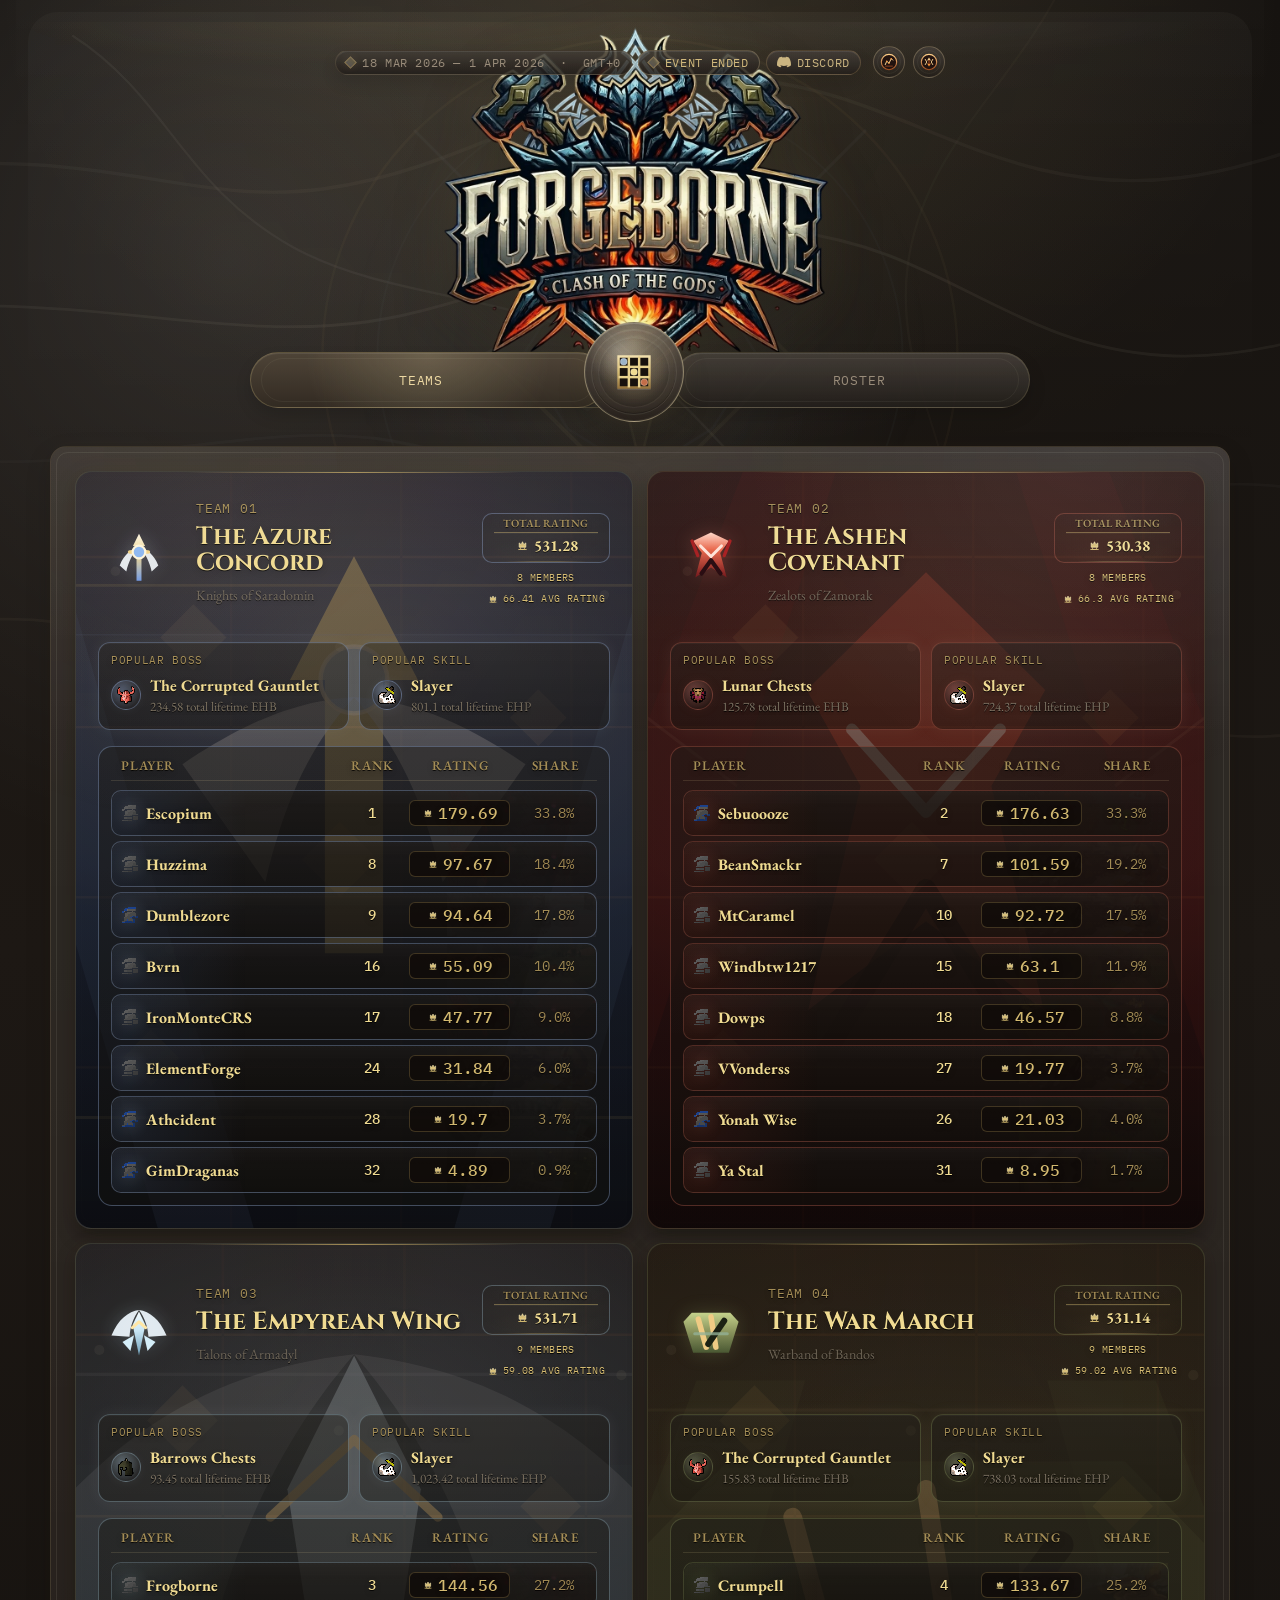
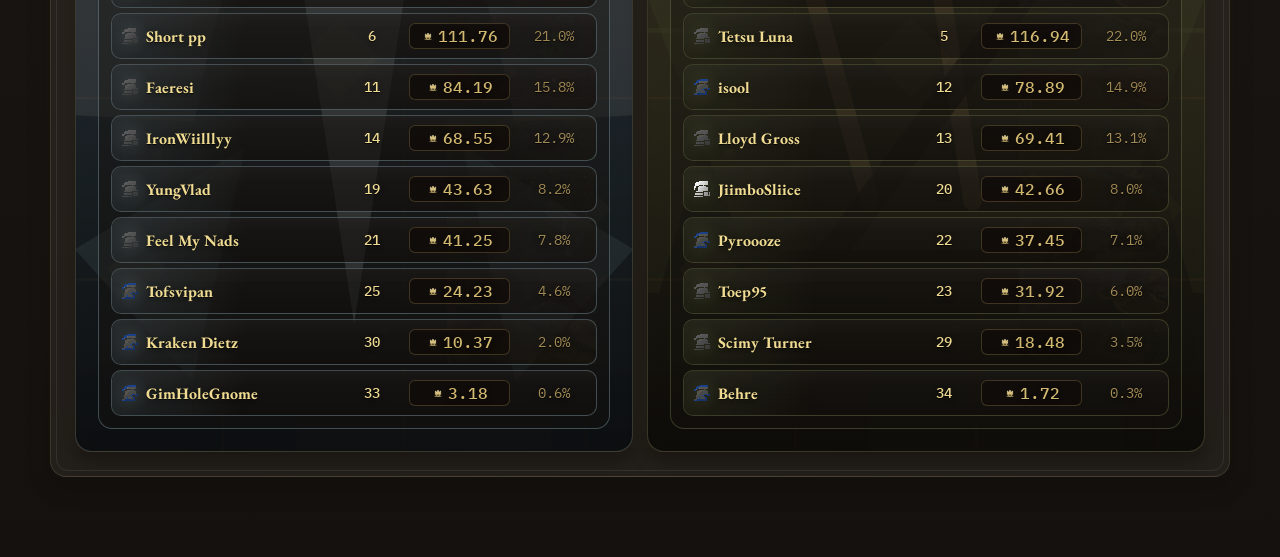
==== public/index.html @ 588d353f "v1.0" ====
<!DOCTYPE html>
<html lang="en">
<head>
  <meta charset="UTF-8">
  <meta name="viewport" content="width=device-width, initial-scale=1.0">
  <title>Forgeborne Bingo</title>
  <link rel="icon" type="image/svg+xml" href="favicon.svg">
  <link rel="preconnect" href="https://fonts.googleapis.com">
  <link rel="preconnect" href="https://fonts.gstatic.com" crossorigin>
  <link href="https://fonts.googleapis.com/css2?family=Cinzel:wght@500;700&family=EB+Garamond:wght@400;500;700&family=IBM+Plex+Mono:wght@400;500&display=swap" rel="stylesheet">
  <link rel="stylesheet" href="styles.css">
</head>
<body>
  <div class="page-shell">
    <header class="hero">
      <div class="hero-main">
        <div class="hero-aside">
          <div class="hero-meta">
            <span class="hero-meta__dates">18 Mar 2026 — 1 Apr 2026 &nbsp;·&nbsp; GMT+0</span>
            <span class="hero-meta__countdown" id="hero-countdown" aria-live="polite" aria-atomic="true"></span>
            <a class="hero-meta__discord" href="https://discord.gg/ja2A5SpB" target="_blank" rel="noopener noreferrer">
              <svg class="discord-icon" viewBox="0 0 24 24" aria-hidden="true" focusable="false">
                <path d="M20.317 4.37a19.791 19.791 0 0 0-4.885-1.515.074.074 0 0 0-.079.037c-.21.375-.444.864-.608 1.25a18.27 18.27 0 0 0-5.487 0 12.64 12.64 0 0 0-.617-1.25.077.077 0 0 0-.079-.037A19.736 19.736 0 0 0 3.677 4.37a.07.07 0 0 0-.032.027C.533 9.046-.32 13.58.099 18.057c.002.022.015.043.031.056a19.9 19.9 0 0 0 5.993 3.03.078.078 0 0 0 .084-.028 14.09 14.09 0 0 0 1.226-1.994.076.076 0 0 0-.041-.106 13.107 13.107 0 0 1-1.872-.892.077.077 0 0 1-.008-.128 10.2 10.2 0 0 0 .372-.292.074.074 0 0 1 .077-.01c3.928 1.793 8.18 1.793 12.062 0a.074.074 0 0 1 .078.01c.12.098.246.198.373.292a.077.077 0 0 1-.006.127 12.299 12.299 0 0 1-1.873.892.077.077 0 0 0-.041.107c.36.698.772 1.362 1.225 1.993a.076.076 0 0 0 .084.028 19.839 19.839 0 0 0 6.002-3.03.077.077 0 0 0 .032-.054c.5-5.177-.838-9.674-3.549-13.66a.061.061 0 0 0-.031-.03z"/>
              </svg>
              Discord
            </a>
          </div>
          <div class="hero-tools" aria-label="Event details and scoring">
            <div class="info-chip">
              <button class="info-chip__button" type="button" aria-label="Overview">
                <img src="assets/icon-overview.svg" alt="" />
                <span class="sr-only">Overview</span>
              </button>
              <div class="info-popover">
                <p class="info-popover__label">Overview</p>
                <div class="info-popover__content info-popover__content--stats" id="stats-grid"></div>
              </div>
            </div>
            <div class="info-chip">
              <button class="info-chip__button" type="button" aria-label="Scoring">
                <img src="assets/icon-weighting.svg" alt="" />
                <span class="sr-only">Scoring</span>
              </button>
              <div class="info-popover">
                <p class="info-popover__label">Scoring</p>
                <div class="info-popover__content info-popover__content--rules">
                  <div class="rule-card rule-card--compact">
                    <h3>Rating Formula</h3>
                    <ul id="base-rules"></ul>
                  </div>
                  <div class="rule-card rule-card--compact">
                    <h3>Rating Notes</h3>
                    <ul id="decay-rules"></ul>
                  </div>
                </div>
              </div>
            </div>
          </div>
        </div>
        <div class="hero-copy">
          <h1 class="sr-only">Forgeborne Bingo</h1>
          <img class="hero-logo" src="assets/logonobg.png" alt="" aria-hidden="true" loading="eager">
        </div>
      </div>
    </header>

    <main>
      <section class="panel tabs-panel panel--nav">
        <div class="tabs-panel__well">
          <div class="tabs tabs--primary" role="tablist" aria-label="Primary views">
            <button class="tab-button is-active" id="tab-teams" type="button" role="tab" aria-selected="true" aria-controls="panel-teams" data-tab="teams">Teams</button>
            <div class="nav-board-wrap" tabindex="0" aria-label="Bingo Board" aria-describedby="board-coming-soon">
              <div class="nav-board-placeholder" aria-hidden="true">
                <span class="nav-board-placeholder__shine" aria-hidden="true"></span>
                <img class="nav-board-placeholder__icon" src="assets/icon-board.svg" alt="" width="30" height="30" loading="lazy">
              </div>
              <span class="nav-board-placeholder__tooltip" id="board-coming-soon" role="tooltip">Coming soon</span>
            </div>
            <button class="tab-button" id="tab-participants" type="button" role="tab" aria-selected="false" aria-controls="panel-participants" data-tab="participants">Roster</button>
          </div>
        </div>
      </section>

      <section class="panel tab-panel panel--section panel--teams is-active" id="panel-teams" role="tabpanel" aria-labelledby="tab-teams" data-panel="teams">
        <div class="teams-grid" id="teams-grid"></div>
      </section>

      <section class="panel tab-panel panel--section panel--roster" id="panel-participants" role="tabpanel" aria-labelledby="tab-participants" data-panel="participants" hidden>
        <div class="participants-list" id="participants-list"></div>
      </section>
    </main>
  </div>

  <template id="team-template">
    <article class="team-card">
      <div class="team-card__art" aria-hidden="true">
        <img class="team-card__art-layer team-card__art-layer--primary" src="" alt="" loading="lazy" hidden>
        <img class="team-card__art-layer team-card__art-layer--secondary" src="" alt="" loading="lazy" hidden>
      </div>
      <div class="team-card__header">
        <div class="team-card__identity">
          <div class="team-card__crest" aria-hidden="true">
            <img class="team-card__crest-icon" src="" alt="" width="38" height="38" loading="lazy">
          </div>
          <div class="team-card__titleblock">
            <p class="team-label"></p>
            <h3 class="team-name"></h3>
            <p class="team-card__flavor"></p>
          </div>
        </div>
        <div class="team-card__meta">
          <div class="team-total">
            <span class="team-total__label">Total Rating</span>
            <strong class="team-total__value"></strong>
          </div>
          <div class="team-card__badges">
            <span class="team-card__badge">
              <span class="team-player-count"></span>
            </span>
            <span class="team-card__badge">
              <span class="team-average-rating"></span>
            </span>
          </div>
        </div>
      </div>

      <div class="team-card__highlights">
        <div class="team-highlight team-highlight--boss">
          <span class="team-highlight__eyebrow">Popular Boss</span>
          <div class="team-highlight__body">
            <span class="team-highlight__icon-wrap" hidden>
              <img class="team-highlight__icon team-highlight__icon--boss" src="" alt="" width="18" height="18" loading="lazy">
            </span>
            <div class="team-highlight__copy">
              <strong class="team-highlight__value team-boss-focus"></strong>
              <span class="team-highlight__meta team-boss-meta"></span>
            </div>
          </div>
        </div>

        <div class="team-highlight team-highlight--skill">
          <span class="team-highlight__eyebrow">Popular Skill</span>
          <div class="team-highlight__body">
            <span class="team-highlight__icon-wrap" hidden>
              <img class="team-highlight__icon team-highlight__icon--skill" src="" alt="" width="18" height="18" loading="lazy">
            </span>
            <div class="team-highlight__copy">
              <strong class="team-highlight__value team-skill-focus"></strong>
              <span class="team-highlight__meta team-skill-meta"></span>
            </div>
          </div>
        </div>
      </div>

      <div class="team-roster">
        <div class="roster-header">
          <span class="roster-col__name">Player</span>
          <span class="roster-col__rank">Rank</span>
          <span class="roster-col__rating">Rating</span>
          <span class="roster-col__share">Share</span>
        </div>
      </div>
    </article>
  </template>

  <template id="player-template">
    <div class="player-row">
        <div class="player-row__name-line">
          <img class="player-type-badge" src="" alt="" width="16" height="16">
          <p class="player-name"></p>
          <div class="participant-badges player-row__badges">
          <span class="participant-favorite-badge participant-favorite-badge--boss" hidden tabindex="0">
            <span class="participant-favorite-badge__icon-wrap">
              <img class="participant-favorite-badge__icon participant-favorite-badge__icon--boss" src="" alt="" loading="lazy">
            </span>
          </span>
          <span class="participant-favorite-badge participant-favorite-badge--skill" hidden tabindex="0">
            <span class="participant-favorite-badge__icon-wrap">
              <img class="participant-favorite-badge__icon participant-favorite-badge__icon--skill" src="" alt="" loading="lazy">
            </span>
          </span>
        </div>
      </div>
      <div class="player-row__footer">
        <span class="player-row__rank"><strong class="metric-overall-rank"></strong></span>
        <span class="player-row__rating metric-total"></span>
        <span class="player-row__share metric-share"></span>
      </div>
    </div>
  </template>

  <template id="participant-template">
    <article class="participant-card">
      <div class="participant-card__art" aria-hidden="true">
      </div>
      <!-- Single header row -->
      <div class="participant-card__top">
        <div class="participant-card__identity">
          <span class="participant-team-signet" aria-hidden="true">
            <img class="participant-team-signet__icon" src="" alt="" width="18" height="18" loading="lazy">
          </span>
          <img class="player-type-badge" src="" alt="" width="16" height="16">
          <h3 class="participant-name"></h3>
          <div class="participant-badges">
            <span class="participant-favorite-badge participant-favorite-badge--boss" hidden tabindex="0">
              <span class="participant-favorite-badge__icon-wrap">
                <img class="participant-favorite-badge__icon participant-favorite-badge__icon--boss" src="" alt="" loading="lazy">
              </span>
            </span>
            <span class="participant-favorite-badge participant-favorite-badge--skill" hidden tabindex="0">
              <span class="participant-favorite-badge__icon-wrap">
                <img class="participant-favorite-badge__icon participant-favorite-badge__icon--skill" src="" alt="" loading="lazy">
              </span>
            </span>
          </div>
        </div>

        <div class="participant-card__summary">
          <div class="participant-card__scores">
            <div class="participant-card__metric participant-card__metric--ehb">
              <button class="score-toggle score-toggle--ehb" type="button" aria-expanded="false" data-controls="ehb">
                <span class="score-toggle__label">
                  <img class="metric-icon" src="assets/wom/metrics/combat.png" alt="" width="13" height="13" loading="lazy" aria-hidden="true">
                  <span>Combat</span>
                </span>
                <span class="participant-ehb-score"></span>
              </button>
              <div class="participant-inline-formula participant-inline-formula--ehb">
                <div class="participant-inline-formula__segment participant-inline-formula__segment--foundation">
                  <span class="participant-inline-formula__label">Lifetime Bonus</span>
                  <div class="participant-inline-formula__value-group">
                    <span class="participant-ehb"></span>
                    <span class="score-row__rank participant-ehb-rank"></span>
                    <span class="participant-inline-formula__op participant-inline-formula__op--inline" aria-hidden="true">/</span>
                    <strong class="participant-ehb-bonus"></strong>
                  </div>
                </div>
                <span class="participant-inline-formula__op" aria-hidden="true">+</span>
                <div class="participant-inline-formula__segment participant-inline-formula__segment--recent">
                  <span class="participant-inline-formula__label">Recent</span>
                  <span class="participant-inline-formula__value participant-ehb-gained"></span>
                </div>
                <span class="participant-inline-formula__op participant-inline-formula__op--eq" aria-hidden="true">=</span>
              </div>
            </div>

            <span class="participant-card__op" aria-hidden="true">+</span>

            <div class="participant-card__metric participant-card__metric--ehp">
              <button class="score-toggle score-toggle--ehp" type="button" aria-expanded="false" data-controls="ehp">
                <span class="score-toggle__label">
                  <img class="metric-icon" src="assets/wom/metrics/overall.png" alt="" width="13" height="13" loading="lazy" aria-hidden="true">
                  <span>Skilling</span>
                </span>
                <span class="participant-ehp-score"></span>
              </button>
              <div class="participant-inline-formula participant-inline-formula--ehp">
                <div class="participant-inline-formula__segment participant-inline-formula__segment--foundation">
                  <span class="participant-inline-formula__label">Lifetime Bonus / 3</span>
                  <div class="participant-inline-formula__value-group">
                    <span class="participant-ehp"></span>
                    <span class="score-row__rank participant-ehp-rank"></span>
                    <span class="participant-inline-formula__op participant-inline-formula__op--inline" aria-hidden="true">/</span>
                    <strong class="participant-ehp-bonus"></strong>
                  </div>
                </div>
                <span class="participant-inline-formula__op" aria-hidden="true">+</span>
                <div class="participant-inline-formula__segment participant-inline-formula__segment--recent">
                  <span class="participant-inline-formula__label">Recent</span>
                  <span class="participant-inline-formula__value participant-ehp-gained"></span>
                </div>
                <span class="participant-inline-formula__op participant-inline-formula__op--eq" aria-hidden="true">=</span>
              </div>
            </div>

            <span class="participant-card__op participant-card__op--eq" aria-hidden="true">=</span>
          </div>

          <div class="participant-card__totals">
            <div class="participant-total"></div>
            <span class="participant-rank-badge"><span class="participant-rank-badge__prefix">#</span><strong class="participant-overall-rank"></strong></span>
          </div>
        </div>
      </div>

      <!-- Score breakdowns — toggled by JS -->
      <div class="participant-card__body">

        <div class="score-breakdown score-breakdown--ehb" data-breakdown="ehb" hidden>
          <div class="breakdown-header">
            <span class="breakdown-header__icon" aria-hidden="true">
               <img class="metric-icon" src="assets/wom/metrics/combat.png" alt="" width="13" height="13" loading="lazy">
            </span>
            <span class="breakdown-header__name">Boss</span>
            <span class="breakdown-header__activity">Kills (Lifetime + Recent)</span>
            <span class="breakdown-header__metric">EHB (Lifetime + Recent)</span>
          </div>
          <ul class="breakdown-list breakdown-list--ehb"></ul>
        </div>

        <div class="score-breakdown score-breakdown--ehp" data-breakdown="ehp" hidden>
          <div class="breakdown-header">
            <span class="breakdown-header__icon" aria-hidden="true">
               <img class="metric-icon" src="assets/wom/metrics/overall.png" alt="" width="13" height="13" loading="lazy">
            </span>
            <span class="breakdown-header__name">Skill</span>
            <span class="breakdown-header__activity">XP (Lifetime + Recent)</span>
            <span class="breakdown-header__metric">EHP (Lifetime + Recent)</span>
          </div>
          <ul class="breakdown-list breakdown-list--ehp"></ul>
        </div>

      </div>
    </article>
  </template>

  <script src="app.js"></script>
</body>
</html>
---- public/styles.css ----
/* ─── Design tokens ─────────────────────────────────────────────────────────── */
:root {
  /* Dark card palette */
  --bg:              #0e0c0a;
  --bg-mid:          #141210;
  --bg-raised:       #1a1714;

  /* Surface layers for panels and cards */
  --surface:         #1f1c18;
  --surface-raised:  #262219;
  --surface-panel:   #2a261f;
  --surface-inset:   #16140f;

  /* Borders */
  --border:          rgba(196, 168, 96, 0.12);
  --border-strong:   rgba(196, 168, 96, 0.26);
  --border-dim:      rgba(255, 255, 255, 0.05);

  /* OSRS-style gold palette */
  --gold:            #d6bc72;
  --gold-bright:     #f0db92;
  --gold-dim:        #a48d56;
  --gold-glow:       rgba(214, 188, 114, 0.24);

  /* Ember accent for active/hover states */
  --ember:           #c94e1a;
  --ember-dim:       rgba(201, 78, 26, 0.22);

  /* Text */
  --text:            #d4c9a8;
  --text-bright:     #ede3c4;
  --text-muted:      #7a7060;
  --text-dim:        #4a4438;

  /* Shadows */
  --shadow:          0 16px 36px rgba(0, 0, 0, 0.52);
  --shadow-soft:     0 8px 18px rgba(0, 0, 0, 0.36);

  /* Marble shell palette */
  --shell-bg:              #161310;
  --shell-bg-mid:          #1f1a16;
  --shell-bg-raised:       #29231d;

  --shell-surface:         #221d18;
  --shell-surface-raised:  #2a241f;
  --shell-surface-panel:   #302923;
  --shell-surface-inset:   #1a1612;

  --shell-border:          rgba(210, 185, 134, 0.14);
  --shell-border-strong:   rgba(230, 206, 154, 0.28);
  --shell-border-dim:      rgba(255, 248, 228, 0.08);

  --shell-gold:            #d1b97d;
  --shell-gold-bright:     #edd9a3;
  --shell-gold-dim:        #92805f;
  --shell-gold-glow:       rgba(224, 196, 127, 0.18);

  --shell-text:            #d8cfc0;
  --shell-text-bright:     #f0e6d6;
  --shell-text-muted:      #998c7a;
  --shell-text-dim:        #635949;

  --shell-shadow:          0 18px 40px rgba(0, 0, 0, 0.32);
  --shell-shadow-soft:     0 10px 24px rgba(0, 0, 0, 0.18);

}

[data-god-theme="saradomin"] {
  --theme-icon-filter: drop-shadow(0 0 8px rgba(206, 228, 255, 0.24));
}

[data-god-theme="zamorak"] {
  --theme-icon-filter: drop-shadow(0 0 8px rgba(255, 127, 110, 0.22));
}

[data-god-theme="armadyl"] {
  --theme-icon-filter: drop-shadow(0 0 8px rgba(210, 240, 255, 0.22));
}

[data-god-theme="bandos"] {
  --theme-icon-filter: drop-shadow(0 0 8px rgba(188, 205, 120, 0.18));
}

[data-god-theme] .player-type-badge,
[data-god-theme] .metric-icon,
[data-god-theme] .participant-favorite-badge__icon,
[data-god-theme] .team-highlight__icon,
[data-god-theme] .team-card__badge-icon,
[data-god-theme] .team-card__crest-icon,
[data-god-theme] .participant-team-signet__icon {
  filter: var(--theme-icon-filter, none);
}

/* ─── Reset ─────────────────────────────────────────────────────────────────── */
* {
  box-sizing: border-box;
}

.sr-only {
  position: absolute;
  width: 1px;
  height: 1px;
  padding: 0;
  margin: -1px;
  overflow: hidden;
  clip: rect(0, 0, 0, 0);
  white-space: nowrap;
  border: 0;
}

html {
  color-scheme: dark;
}

/* ─── Page ───────────────────────────────────────────────────────────────────── */
body {
  margin: 0;
  min-height: 100vh;
  font-family: "EB Garamond", serif;
  font-size: 17px;
  color: var(--shell-text);
  background:
    radial-gradient(ellipse 84% 36% at 50% 0%, rgba(228, 202, 142, 0.12), transparent 60%),
    radial-gradient(circle at 18% 12%, rgba(255, 255, 255, 0.1), transparent 28%),
    linear-gradient(180deg, #161310 0%, #1d1814 44%, #14110e 100%);
}

/* Shell haze overlay */
body::before {
  content: "";
  position: fixed;
  inset: 0;
  pointer-events: none;
  background-image:
    url("assets/shell-sigil.svg"),
    url("assets/marble-veil.svg"),
    radial-gradient(circle at 50% 10%, rgba(255, 251, 240, 0.04), transparent 44%);
  background-position: center top -94px, center top, center top;
  background-size: min(72vw, 900px), cover, 100% 100%;
  background-repeat: no-repeat, no-repeat, no-repeat;
  opacity: 0.22;
  z-index: 0;
}

.page-shell {
  position: relative;
  z-index: 1;
  width: min(1180px, calc(100% - 32px));
  margin: 0 auto;
  padding: 34px 0 80px;
}

.page-shell::before {
  content: "";
  position: absolute;
  inset: 12px -22px 0;
  border-radius: 30px;
  background:
    linear-gradient(180deg, rgba(255, 255, 255, 0.08), transparent 24%),
    radial-gradient(circle at 50% 0%, rgba(224, 196, 127, 0.08), transparent 30%);
  opacity: 0.32;
  pointer-events: none;
}

.page-shell::after {
  content: "";
  position: absolute;
  inset: 0 -34px auto;
  height: 520px;
  background:
    radial-gradient(ellipse 62% 32% at 50% 0%, rgba(224, 196, 127, 0.08), transparent 76%),
    linear-gradient(180deg, rgba(255, 255, 255, 0.06), transparent 34%);
  pointer-events: none;
  opacity: 0.24;
}

/* ─── Hero ───────────────────────────────────────────────────────────────────── */
.hero {
  position: relative;
  overflow: visible;
  padding: 0 4px 0;
  border: 0;
  border-radius: 0;
  background: transparent;
  box-shadow: none;
}

.hero > * {
  position: relative;
  z-index: 1;
}

.hero::after {
  content: "";
  position: absolute;
  inset: -12px -24px auto;
  height: 120px;
  background:
    radial-gradient(ellipse 42% 52% at 28% 0%, rgba(224, 196, 127, 0.08), transparent 72%),
    radial-gradient(ellipse 34% 42% at 72% 0%, rgba(255, 255, 255, 0.05), transparent 76%);
  pointer-events: none;
  opacity: 0.8;
}

.hero::selection {
  background: rgba(214, 188, 114, 0.28);
}

.hero-main {
  position: relative;
  z-index: 1;
  display: grid;
  justify-items: center;
  gap: 0;
}

.hero-copy {
  position: relative;
  display: grid;
  place-items: center;
  min-width: 0;
  width: 100%;
  margin-top: -42px;
  margin-bottom: -82px;
  z-index: 1;
  pointer-events: none;
  transform: translateX(-8px);
}

.hero-aside {
  position: relative;
  display: flex;
  flex-wrap: wrap;
  align-items: center;
  justify-content: center;
  gap: 8px 12px;
  min-width: 0;
  width: 100%;
  max-width: 920px;
  z-index: 12;
  margin-bottom: -56px;
}

.hero-aside::before {
  content: none;
}

.hero-copy::after {
  content: "";
  display: block;
  width: min(100%, 580px);
  height: 1px;
  margin-top: -30px;
  background: linear-gradient(90deg, transparent, rgba(224, 196, 127, 0.3), rgba(255, 255, 255, 0.08), transparent);
}

.hero-logo {
  display: block;
  width: clamp(250px, 40vw, 430px);
  height: auto;
  filter:
    drop-shadow(0 18px 28px rgba(0, 0, 0, 0.28))
    drop-shadow(0 0 26px rgba(224, 196, 127, 0.09));
}

.hero-tools {
  position: relative;
  z-index: 12;
  display: flex;
  flex-wrap: wrap;
  gap: 8px;
  align-items: center;
  justify-content: center;
  flex-shrink: 0;
}

.tabs-panel {
  position: relative;
  z-index: 9;
  margin-top: -18px;
}

/* ─── Typography ────────────────────────────────────────────────────────────── */
.team-label,
.participant-team,
.participant-stats dt,
.info-popover__label {
  font-family: "IBM Plex Mono", monospace;
  letter-spacing: 0.06em;
  text-transform: uppercase;
}

.team-label {
  margin: 0 0 10px;
  color: var(--gold-dim);
  font-size: 0.82rem;
}

.hero h1,
.panel h2,
.team-name,
.participant-name {
  margin: 0;
  font-family: "Cinzel", serif;
  font-weight: 700;
  line-height: 1.05;
}

.participant-name {
  color: color-mix(in srgb, var(--gold-bright) 76%, rgb(var(--participant-team-glow-rgb)) 24%);
}

.hero h1 {
  font-size: clamp(1.45rem, 3.2vw, 2.05rem);
  color: var(--shell-gold-bright);
  text-shadow:
    0 0 14px rgba(224, 196, 127, 0.14),
    0 1px 0 rgba(0, 0, 0, 0.45);
}

/* ─── Hero meta row ──────────────────────────────────────────────────────────── */
.hero-meta {
  display: flex;
  flex-wrap: wrap;
  align-items: center;
  justify-content: center;
  gap: 6px;
  margin-top: 0;
  font-family: "IBM Plex Mono", monospace;
  font-size: 0.76rem;
  letter-spacing: 0.05em;
  text-transform: uppercase;
  max-width: 100%;
}

.hero-meta__dates,
.hero-meta__countdown {
  position: relative;
  display: inline-flex;
  align-items: center;
  gap: 7px;
  padding: 4px 10px;
  border: 1px solid var(--shell-border);
  border-radius: 999px;
  background:
    linear-gradient(180deg, rgba(255, 255, 255, 0.07), rgba(255, 255, 255, 0.02)),
    linear-gradient(180deg, rgba(49, 43, 36, 0.82), rgba(29, 24, 20, 0.84));
  color: var(--shell-text-muted);
  white-space: nowrap;
  box-shadow:
    inset 0 1px 0 rgba(255, 255, 255, 0.08),
    0 8px 16px rgba(0, 0, 0, 0.12);
}

.hero-meta__dates::before,
.hero-meta__countdown::before {
  content: "";
  width: 7px;
  height: 7px;
  border: 1px solid rgba(196, 159, 92, 0.42);
  background: linear-gradient(180deg, rgba(240, 219, 146, 0.24), rgba(255, 255, 255, 0.2));
  transform: rotate(45deg);
  box-shadow: 0 0 8px rgba(224, 196, 127, 0.1);
  flex-shrink: 0;
}

.hero-meta__countdown {
  color: var(--shell-gold);
  border-color: var(--shell-border-strong);
}

.hero-meta__discord {
  display: inline-flex;
  align-items: center;
  gap: 6px;
  padding: 4px 10px;
  border: 1px solid rgba(185, 151, 97, 0.28);
  border-radius: 999px;
  background:
    linear-gradient(180deg, rgba(255, 255, 255, 0.07), rgba(255, 255, 255, 0.022)),
    linear-gradient(180deg, rgba(53, 46, 39, 0.86), rgba(31, 26, 21, 0.88));
  color: color-mix(in srgb, var(--shell-gold) 78%, #b7a690 22%);
  text-decoration: none;
  white-space: nowrap;
  box-shadow:
    inset 0 1px 0 rgba(255, 255, 255, 0.08),
    0 8px 16px rgba(0, 0, 0, 0.12);
  transition: background 160ms ease, border-color 160ms ease, color 160ms ease, box-shadow 160ms ease, transform 160ms ease;
}

.hero-meta__discord:hover {
  background:
    linear-gradient(180deg, rgba(255, 255, 255, 0.1), rgba(255, 255, 255, 0.03)),
    linear-gradient(180deg, rgba(60, 52, 43, 0.9), rgba(36, 30, 24, 0.9));
  border-color: rgba(185, 151, 97, 0.42);
  color: var(--shell-gold-bright);
  box-shadow:
    inset 0 1px 0 rgba(255, 255, 255, 0.1),
    0 10px 18px rgba(0, 0, 0, 0.14);
  transform: translateY(-1px);
}

.discord-icon {
  display: block;
  width: 14px;
  height: 14px;
  fill: currentColor;
  flex-shrink: 0;
}

/* ─── Info chip ──────────────────────────────────────────────────────────────── */
.info-chip {
  position: relative;
  display: inline-flex;
  flex: none;
  height: 32px;
  overflow: visible;
  align-items: flex-start;
  z-index: 12;
}

.info-chip__button {
  display: grid;
  place-items: center;
  width: 32px;
  height: 32px;
  padding: 0;
  border: 1px solid var(--shell-border-strong);
  border-radius: 999px;
  background:
    linear-gradient(180deg, rgba(255, 255, 255, 0.08), rgba(255, 255, 255, 0.022)),
    linear-gradient(180deg, rgba(51, 44, 37, 0.88), rgba(30, 25, 20, 0.9));
  cursor: pointer;
  overflow: hidden;
  transition: border-color 160ms ease, background 160ms ease, box-shadow 160ms ease, transform 160ms ease;
}

.info-chip__button::before {
  content: "";
  position: absolute;
  inset: 4px;
  border: 1px solid rgba(255, 245, 214, 0.05);
  border-radius: inherit;
  pointer-events: none;
}

.info-chip__button::after {
  content: "";
  position: absolute;
  inset: -30% auto -30% -140%;
  width: 55%;
  background: linear-gradient(90deg, transparent, rgba(255, 245, 214, 0.18), transparent);
  transform: skewX(-24deg);
  opacity: 0;
}

.info-chip__button img {
  display: block;
  width: 18px;
  height: 18px;
}

.info-chip:hover .info-chip__button,
.info-chip:focus-within .info-chip__button {
  border-color: var(--shell-gold);
  background:
    linear-gradient(180deg, rgba(255, 255, 255, 0.12), rgba(255, 255, 255, 0.03)),
    linear-gradient(180deg, rgba(60, 52, 43, 0.92), rgba(35, 29, 24, 0.94));
  box-shadow: 0 10px 18px rgba(0, 0, 0, 0.14);
  transform: translateY(-1px);
}

.info-chip:hover .info-chip__button::after,
.info-chip:focus-within .info-chip__button::after {
  animation: hero-tool-shine 900ms ease forwards;
}

.info-chip__button:focus-visible,
.tab-button:focus-visible {
  outline: 2px solid var(--shell-gold);
  outline-offset: 2px;
}

/* ─── Info popover ───────────────────────────────────────────────────────────── */
.info-popover {
  position: absolute;
  top: calc(100% + 8px);
  right: 0;
  z-index: 40;
  width: min(360px, calc(100vw - 48px));
  padding: 16px;
  border: 1px solid var(--shell-border-strong);
  border-radius: 16px;
  background:
    radial-gradient(circle at 50% 0%, rgba(224, 196, 127, 0.08), transparent 28%),
    linear-gradient(180deg, rgba(46, 40, 34, 0.96), rgba(27, 23, 19, 0.97));
  box-shadow:
    var(--shell-shadow),
    inset 0 1px 0 rgba(255, 255, 255, 0.08),
    0 10px 22px rgba(0, 0, 0, 0.18);
  opacity: 0;
  pointer-events: none;
  transform: translateY(6px);
  transition: opacity 160ms ease, transform 160ms ease;
}

.info-popover::after {
  content: "";
  position: absolute;
  inset: 7px;
  border: 1px solid rgba(255, 245, 214, 0.05);
  border-radius: 10px;
  background:
    linear-gradient(180deg, rgba(255, 255, 255, 0.022), transparent 22%);
  pointer-events: none;
}

.info-popover::before {
  content: "";
  position: absolute;
  top: -7px;
  right: 17px;
  width: 13px;
  height: 13px;
  transform: rotate(45deg);
  border-left: 1px solid var(--shell-border-strong);
  border-top: 1px solid var(--shell-border-strong);
  background: rgba(43, 37, 31, 0.98);
}

.info-chip:hover .info-popover,
.info-chip:focus-within .info-popover {
  opacity: 1;
  pointer-events: auto;
  transform: translateY(0);
}

.info-popover__label {
  position: relative;
  z-index: 1;
  margin: 0 0 14px;
  color: var(--shell-gold);
  font-size: 0.88rem;
  text-align: center;
}

.info-popover__content {
  display: grid;
  gap: 10px;
  position: relative;
  z-index: 1;
}

.info-popover__content--stats {
  grid-template-columns: repeat(2, minmax(0, 1fr));
}

/* ─── Main layout ────────────────────────────────────────────────────────────── */
main {
  position: relative;
  z-index: 1;
  display: grid;
  gap: 12px;
  margin-top: 8px;
}

/* ─── Panels ─────────────────────────────────────────────────────────────────── */
.panel,
.team-card,
.participant-card,
.stat-card,
.rule-card {
  position: relative;
}

.panel,
.team-card,
.participant-card {
  border: 1px solid var(--border);
  border-radius: 16px;
  background:
    linear-gradient(180deg, rgba(255, 255, 255, 0.4), rgba(255, 255, 255, 0.08)),
    color-mix(in srgb, var(--surface) 84%, transparent 16%);
  box-shadow:
    var(--shadow-soft),
    0 0 22px rgba(224, 196, 127, 0.05);
  backdrop-filter: blur(4px);
}

/* Subtle inner border detail */
.panel::before,
.team-card::before,
.participant-card::before {
  content: "";
  position: absolute;
  inset: 5px;
  border: 1px solid var(--border-dim);
  border-radius: 12px;
  pointer-events: none;
}

.panel {
  padding: 24px;
  overflow: hidden;
}

.panel {
  color: var(--shell-text);
  border-color: var(--shell-border);
  background:
    linear-gradient(180deg, rgba(255, 255, 255, 0.08), rgba(255, 255, 255, 0.02)),
    color-mix(in srgb, var(--shell-surface) 84%, transparent 16%);
  box-shadow:
    var(--shell-shadow-soft),
    0 0 18px rgba(224, 196, 127, 0.03);
}

.panel::before {
  border-color: var(--shell-border-dim);
}

.team-card,
.participant-card {
  color: var(--text);
}

.panel::after {
  content: "";
  position: absolute;
  inset: 0;
  background:
    radial-gradient(circle at 12% 0%, rgba(224, 196, 127, 0.05), transparent 20%),
    linear-gradient(180deg, rgba(255, 255, 255, 0.06), transparent 18%);
  pointer-events: none;
}

.panel--nav {
  padding: 10px 8px 16px;
  border: 0;
  background: transparent;
  box-shadow: none;
  backdrop-filter: none;
}

.panel--nav::before,
.panel--nav::after {
  display: none;
}

.panel--section {
  background:
    radial-gradient(circle at 50% 0%, rgba(224, 196, 127, 0.05), transparent 24%),
    linear-gradient(180deg, rgba(255, 255, 255, 0.07), rgba(255, 255, 255, 0.018)),
    color-mix(in srgb, var(--shell-surface) 86%, transparent 14%);
}

.panel--teams::after,
.panel--roster::after {
  background:
    radial-gradient(circle at 12% 0%, rgba(224, 196, 127, 0.05), transparent 20%),
    radial-gradient(circle at 88% 0%, rgba(255, 255, 255, 0.05), transparent 18%),
    linear-gradient(180deg, rgba(255, 255, 255, 0.05), transparent 18%);
}

/* ─── Tabs ───────────────────────────────────────────────────────────────────── */
.tabs-panel {
  position: relative;
  z-index: 1;
  overflow: visible;
}

.tabs-panel__well {
  position: relative;
  display: flex;
  justify-content: center;
  padding: 2px 4px 0;
  z-index: 2;
}

.tabs {
  position: relative;
  display: inline-grid;
  gap: 0;
  width: min(780px, 100%);
  padding: 0;
}

.tabs--primary {
  grid-template-columns: minmax(0, 1fr) auto minmax(0, 1fr);
  align-items: stretch;
}

.tab-button {
  position: relative;
  border: 1px solid rgba(240, 219, 146, 0.14);
  border-radius: 999px;
  min-height: 3.45rem;
  padding: 10px 18px;
  background:
    linear-gradient(180deg, rgba(255, 255, 255, 0.09), rgba(255, 255, 255, 0.026)),
    linear-gradient(180deg, rgba(49, 42, 35, 0.88), rgba(28, 24, 20, 0.9));
  color: var(--shell-text-muted);
  font-family: "IBM Plex Mono", monospace;
  font-size: 0.82rem;
  letter-spacing: 0.06em;
  text-transform: uppercase;
  cursor: pointer;
  overflow: hidden;
  transition: background 160ms ease, color 160ms ease, box-shadow 160ms ease, transform 160ms ease, border-color 160ms ease;
  box-shadow:
    inset 0 1px 0 rgba(255, 255, 255, 0.08),
    0 8px 18px rgba(0, 0, 0, 0.14);
}

.tabs--primary > .tab-button {
  align-self: center;
}

.tabs--primary > .tab-button:first-child {
  margin-right: -16px;
  padding-right: 32px;
}

.tabs--primary > .tab-button:last-child {
  margin-left: -16px;
  padding-left: 32px;
}

.tab-button::before {
  content: "";
  position: absolute;
  inset: 5px 10px;
  border-radius: inherit;
  border: 1px solid rgba(255, 245, 214, 0.05);
  opacity: 1;
  pointer-events: none;
  transition: opacity 160ms ease;
}

.tab-button:hover,
.tab-button:focus-visible {
  color: var(--shell-gold);
  border-color: rgba(240, 219, 146, 0.18);
}

.tab-button.is-active {
  background:
    radial-gradient(circle at 50% 0%, rgba(245, 228, 178, 0.18), transparent 66%),
    linear-gradient(180deg, rgba(82, 71, 57, 0.9), rgba(51, 43, 34, 0.88));
  color: var(--shell-gold-bright);
  border: 1px solid rgba(240, 219, 146, 0.22);
  box-shadow:
    inset 0 1px 0 rgba(255, 255, 255, 0.08),
    0 8px 16px rgba(0, 0, 0, 0.14);
}

.tab-button:hover {
  transform: translateY(-1px);
}

.nav-board-wrap {
  position: relative;
  display: flex;
  align-self: stretch;
  margin: -18px 0 -6px;
  z-index: 3;
  transform: translateX(-6px);
}

.nav-board-placeholder {
  position: relative;
  display: inline-flex;
  align-items: center;
  justify-content: center;
  width: 6.25rem;
  min-width: 6.25rem;
  height: 6.25rem;
  aspect-ratio: 1 / 1;
  padding: 0;
  border: 1px solid rgba(245, 228, 178, 0.42);
  border-radius: 50%;
  background:
    radial-gradient(circle at 50% 50%, rgba(255, 250, 236, 0.04), transparent 62%),
    radial-gradient(circle at 50% 22%, rgba(245, 228, 178, 0.26), transparent 52%),
    radial-gradient(circle at 34% 28%, rgba(255, 255, 255, 0.14), transparent 34%),
    linear-gradient(180deg, rgba(255, 255, 255, 0.13), rgba(255, 255, 255, 0.03)),
    linear-gradient(180deg, rgba(72, 61, 49, 0.97), rgba(39, 32, 26, 0.98));
  box-shadow:
    inset 0 1px 0 rgba(255, 255, 255, 0.14),
    inset 0 0 0 1px rgba(255, 244, 214, 0.06),
    inset 0 -8px 14px rgba(0, 0, 0, 0.18),
    0 0 22px rgba(224, 196, 127, 0.1),
    0 16px 28px rgba(0, 0, 0, 0.2);
  color: var(--shell-gold-bright);
  cursor: default;
  transform: translateY(-2px);
  transition: transform 180ms ease, box-shadow 180ms ease, border-color 180ms ease, background 180ms ease;
  overflow: hidden;
}

.nav-board-placeholder__icon {
  display: block;
  position: relative;
  z-index: 1;
  width: 3.2rem;
  height: 3.2rem;
  filter:
    drop-shadow(0 1px 0 rgba(255, 255, 255, 0.16))
    drop-shadow(0 0 12px rgba(224, 196, 127, 0.14));
}

.nav-board-placeholder__icon::selection {
  background: transparent;
}

.nav-board-placeholder::before {
  content: "";
  position: absolute;
  inset: 6px;
  border: 1px solid rgba(255, 246, 221, 0.08);
  border-radius: inherit;
  box-shadow:
    inset 0 1px 0 rgba(255, 255, 255, 0.06),
    inset 0 -1px 0 rgba(0, 0, 0, 0.18);
  pointer-events: none;
}

.nav-board-placeholder::after {
  content: "";
  position: absolute;
  inset: 14px;
  border-radius: 50%;
  background:
    radial-gradient(circle at 34% 28%, rgba(255, 255, 255, 0.14), transparent 34%),
    radial-gradient(circle at 50% 50%, rgba(224, 196, 127, 0.08), transparent 68%);
  box-shadow:
    inset 0 1px 0 rgba(255, 255, 255, 0.08),
    inset 0 -4px 8px rgba(0, 0, 0, 0.16),
    0 0 0 1px rgba(255, 244, 214, 0.04);
  pointer-events: none;
}

.nav-board-placeholder::selection {
  background: transparent;
}

.nav-board-placeholder::before,
.nav-board-placeholder::after,
.nav-board-placeholder__icon,
.nav-board-placeholder__shine {
  pointer-events: none;
}

.nav-board-placeholder__shine {
  position: absolute;
  top: -34%;
  bottom: -34%;
  left: -145%;
  width: 62%;
  background: linear-gradient(90deg, transparent, rgba(255, 250, 236, 0.28), transparent);
  transform: skewX(-22deg);
  opacity: 0;
  pointer-events: none;
  z-index: 2;
}

.nav-board-wrap:hover .nav-board-placeholder,
.nav-board-wrap:focus-within .nav-board-placeholder {
  border-color: rgba(245, 228, 178, 0.54);
  box-shadow:
    inset 0 1px 0 rgba(255, 255, 255, 0.16),
    inset 0 0 0 1px rgba(255, 244, 214, 0.08),
    inset 0 -8px 14px rgba(0, 0, 0, 0.18),
    0 0 26px rgba(224, 196, 127, 0.14),
    0 18px 30px rgba(0, 0, 0, 0.22);
}

.nav-board-wrap:hover .nav-board-placeholder::before,
.nav-board-wrap:focus-within .nav-board-placeholder::before {
  background: linear-gradient(180deg, rgba(255, 255, 255, 0.04), transparent 24%);
}

.nav-board-wrap:hover .nav-board-placeholder::after,
.nav-board-wrap:focus-within .nav-board-placeholder::after {
  box-shadow:
    inset 0 1px 0 rgba(255, 255, 255, 0.1),
    inset 0 -4px 8px rgba(0, 0, 0, 0.16),
    0 0 0 1px rgba(255, 244, 214, 0.05);
}

.nav-board-wrap:hover .nav-board-placeholder .nav-board-placeholder__icon,
.nav-board-wrap:focus-within .nav-board-placeholder .nav-board-placeholder__icon {
  filter:
    drop-shadow(0 1px 0 rgba(255, 255, 255, 0.18))
    drop-shadow(0 0 15px rgba(224, 196, 127, 0.18));
}

.nav-board-wrap:hover .nav-board-placeholder .nav-board-placeholder__shine,
.nav-board-wrap:focus-within .nav-board-placeholder .nav-board-placeholder__shine {
  animation: board-shine 900ms ease forwards;
}

.nav-board-placeholder__tooltip {
  position: absolute;
  top: calc(100% + 10px);
  left: 50%;
  z-index: 6;
  padding: 6px 10px;
  border: 1px solid rgba(240, 219, 146, 0.22);
  border-radius: 999px;
  background:
    linear-gradient(180deg, rgba(255, 255, 255, 0.1), rgba(255, 255, 255, 0.03)),
    linear-gradient(180deg, rgba(46, 40, 34, 0.96), rgba(27, 23, 19, 0.96));
  box-shadow:
    inset 0 1px 0 rgba(255, 255, 255, 0.08),
    0 10px 18px rgba(0, 0, 0, 0.18);
  color: var(--shell-text-bright);
  font-family: "IBM Plex Mono", monospace;
  font-size: 0.72rem;
  letter-spacing: 0.04em;
  text-transform: uppercase;
  white-space: nowrap;
  opacity: 0;
  pointer-events: none;
  transform: translateX(-50%) translateY(-4px);
  transition: opacity 160ms ease, transform 160ms ease;
}

.nav-board-wrap:hover .nav-board-placeholder__tooltip,
.nav-board-wrap:focus-within .nav-board-placeholder__tooltip {
  opacity: 1;
  transform: translateX(-50%) translateY(0);
}

.tab-panel {
  animation: rise 220ms ease both;
}

.panel h2,
.panel h2 {
  color: var(--text-bright);
  font-size: 1.5rem;
}

/* ─── Grids ──────────────────────────────────────────────────────────────────── */
.stats-grid,
.teams-grid,
.participants-list,
.info-popover__content--rules {
  display: grid;
  gap: 14px;
}

.stats-grid {
  grid-template-columns: repeat(2, minmax(0, 1fr));
}

/* ─── Stat & rule cards ──────────────────────────────────────────────────────── */
.stat-card,
.rule-card {
  padding: 14px;
  border: 1px solid var(--shell-border);
  border-radius: 12px;
  background:
    linear-gradient(180deg, rgba(255, 255, 255, 0.08), rgba(255, 255, 255, 0.022)),
    linear-gradient(180deg, rgba(45, 39, 33, 0.94), rgba(27, 23, 19, 0.96));
  box-shadow:
    inset 0 1px 0 rgba(255, 255, 255, 0.08),
    0 8px 18px rgba(0, 0, 0, 0.14);
}

.stat-card::before,
.rule-card::before {
  content: "";
  position: absolute;
  inset: 5px;
  border: 1px solid rgba(255, 245, 214, 0.04);
  border-radius: 8px;
  background:
    linear-gradient(180deg, rgba(255, 255, 255, 0.015), transparent 22%),
    linear-gradient(90deg, rgba(240, 219, 146, 0.08), transparent 24%);
  pointer-events: none;
}

.stat-card h3,
.rule-card h3 {
  margin: 0 0 8px;
  font-family: "IBM Plex Mono", monospace;
  font-size: 0.82rem;
  letter-spacing: 0.06em;
  text-transform: uppercase;
  color: var(--shell-gold-dim);
}

.rule-card--compact {
  padding: 12px;
}

.rule-card ul {
  margin: 0;
  padding-left: 18px;
  line-height: 1.6;
  color: var(--shell-text);
  font-size: 1.0rem;
}

.stat-value {
  margin: 0;
  font-family: "Cinzel", serif;
  font-size: 1.55rem;
  font-weight: 700;
  color: var(--shell-gold-bright);
}

.stat-caption {
  margin: 5px 0 0;
  font-size: 1.0rem;
  color: var(--shell-text-muted);
}

.empty-state {
  color: var(--shell-text-muted);
}

/* ─── Teams grid ─────────────────────────────────────────────────────────────── */
.teams-grid {
  --teams-columns: 2;
  grid-template-columns: repeat(var(--teams-columns), minmax(0, 1fr));
  align-items: stretch;
}

.teams-grid[data-columns="1"] {
  --teams-columns: 1;
}

.teams-grid[data-columns="2"] {
  --teams-columns: 2;
}

.teams-grid[data-columns="3"] {
  --teams-columns: 3;
}

.teams-grid[data-columns="4"] {
  --teams-columns: 4;
}

@media (max-width: 1080px) {
  .teams-grid {
    --teams-columns: 2;
  }
}

@media (max-width: 680px) {
  .teams-grid {
    --teams-columns: 1;
  }
}

/* ─── Participants list ───────────────────────────────────────────────────────── */
.participants-list {
  grid-template-columns: minmax(0, 1fr);
}

/* ─── Team card ──────────────────────────────────────────────────────────────── */
.team-card {
  --team-accent-rgb: 108, 72, 34;
  --team-accent-deep-rgb: 57, 37, 22;
  --team-glow-rgb: 255, 228, 164;
  --team-sigil-rgb: 240, 219, 146;
  --team-border-color: rgba(255, 226, 167, 0.18);
  --team-badge-bg: rgba(20, 16, 12, 0.46);
  --team-badge-glow: rgba(214, 188, 114, 0.08);
  --team-banner-url: none;
  overflow: hidden;
  display: grid;
  grid-template-rows: auto auto minmax(0, 1fr);
  align-content: start;
  gap: 16px;
  height: 100%;
  padding: 22px;
  background:
    radial-gradient(140% 120% at 10% 0%, rgba(var(--team-glow-rgb), 0.06), transparent 34%),
    radial-gradient(120% 120% at 90% 0%, rgba(var(--team-accent-rgb), 0.09), transparent 40%),
    linear-gradient(180deg, rgba(var(--team-accent-rgb), 0.04) 0%, rgba(var(--team-accent-rgb), 0.08) 32%, rgba(var(--team-accent-deep-rgb), 0.2) 100%),
    var(--surface);
  text-shadow:
    0 1px 0 rgba(0, 0, 0, 0.8),
    0 2px 6px rgba(0, 0, 0, 0.24),
    0 0 12px rgba(255, 255, 255, 0.025);
}

/* Gold top-edge accent line */
.team-card::after {
  content: "";
  position: absolute;
  top: 0;
  left: 20%;
  right: 20%;
  height: 1px;
  background: linear-gradient(90deg, transparent, var(--gold-dim), transparent);
}

.team-card__art {
  position: absolute;
  inset: 0;
  overflow: hidden;
  border-radius: 16px;
  clip-path: inset(0 round 16px);
  pointer-events: none;
  z-index: 0;
  background:
    linear-gradient(180deg, rgba(255, 255, 255, 0.02), rgba(10, 8, 6, 0.08)),
    var(--team-banner-url) center/cover no-repeat;
  opacity: 0.9;
}

.team-card__art::after {
  content: "";
  position: absolute;
  inset: 0;
  background:
    linear-gradient(180deg, rgba(8, 7, 6, 0.16), rgba(8, 7, 6, 0.24) 32%, rgba(8, 7, 6, 0.56) 100%),
    url("assets/panel-texture.svg") center/cover;
  opacity: 0.58;
}

.team-card__art-layer {
  display: none;
}

.team-card__art-layer--primary {
  display: none;
}

.team-card__art-layer--secondary {
  display: none;
}

.team-card[data-art-mode="single"] .team-card__art-layer--primary {
  display: none;
}

.team-card[data-art-mode="single"] .team-card__art-layer--secondary,
.team-card:not([data-art-mode]) .team-card__art {
  display: block;
}

.team-card__header {
  display: flex;
  justify-content: space-between;
  gap: 18px;
  align-items: center;
  flex-wrap: nowrap;
  min-height: 132px;
}

.team-card__identity {
  display: flex;
  align-items: center;
  gap: 16px;
  flex: 1 1 0;
  min-width: 0;
  min-height: 132px;
}

.team-card__crest {
  display: inline-flex;
  align-items: center;
  justify-content: center;
  width: 82px;
  height: 82px;
  flex-shrink: 0;
  align-self: center;
  overflow: visible;
}

.team-card__crest-icon {
  display: block;
  width: 76px;
  height: 76px;
  transform: scale(1.16);
}

.team-card__titleblock {
  display: grid;
  gap: 7px;
  min-width: 0;
  flex: 1 1 auto;
  min-height: 132px;
  align-content: center;
}

.team-card__titleblock:hover .team-card__flavor,
.team-card__titleblock:focus-within .team-card__flavor {
  opacity: 1;
  color: var(--text-bright);
  text-shadow:
    0 1px 0 rgba(0, 0, 0, 0.72),
    0 0 16px rgba(var(--team-glow-rgb), 0.12);
}

.team-card__meta {
  --team-meta-item-height: 1.65rem;
  --team-meta-gap: 4px;
  display: flex;
  flex-direction: column;
  align-items: center;
  justify-content: center;
  gap: 7px;
  flex: 0 1 auto;
  min-width: 7.1rem;
  min-height: 132px;
  align-self: center;
  margin-top: 0;
}

.team-card__meta > * {
  width: 100%;
}

.team-card__identity,
.team-card__meta,
.team-card__highlights,
.team-roster {
  position: relative;
  z-index: 1;
}

.team-card__titleblock {
  align-self: center;
}

.team-card[data-god-theme="saradomin"] {
  --team-accent-rgb: 91, 136, 214;
  --team-accent-deep-rgb: 35, 60, 108;
  --team-glow-rgb: 210, 231, 255;
  --team-sigil-rgb: 239, 219, 146;
  --team-border-color: rgba(165, 197, 247, 0.32);
  --team-badge-bg: rgba(19, 29, 48, 0.66);
  --team-badge-glow: rgba(124, 168, 245, 0.22);
}

.team-card[data-god-theme="zamorak"] {
  --team-accent-rgb: 186, 59, 48;
  --team-accent-deep-rgb: 74, 15, 18;
  --team-glow-rgb: 255, 198, 184;
  --team-sigil-rgb: 235, 111, 84;
  --team-border-color: rgba(220, 110, 91, 0.3);
  --team-badge-bg: rgba(45, 12, 15, 0.72);
  --team-badge-glow: rgba(214, 80, 62, 0.24);
}

.team-card[data-god-theme="armadyl"] {
  --team-accent-rgb: 139, 186, 212;
  --team-accent-deep-rgb: 55, 88, 112;
  --team-glow-rgb: 232, 245, 255;
  --team-sigil-rgb: 205, 232, 247;
  --team-border-color: rgba(176, 213, 233, 0.3);
  --team-badge-bg: rgba(24, 36, 46, 0.66);
  --team-badge-glow: rgba(165, 214, 239, 0.2);
}

.team-card[data-god-theme="bandos"] {
  --team-accent-rgb: 124, 145, 84;
  --team-accent-deep-rgb: 56, 69, 39;
  --team-glow-rgb: 226, 212, 159;
  --team-sigil-rgb: 171, 191, 111;
  --team-border-color: rgba(165, 182, 111, 0.26);
  --team-badge-bg: rgba(31, 33, 22, 0.74);
  --team-badge-glow: rgba(163, 177, 102, 0.18);
}

.team-label {
  margin-bottom: 0;
}

.team-card__badges {
  display: flex;
  flex-direction: column;
  gap: 4px;
  align-items: center;
  justify-content: flex-start;
}

.team-card__badges > * {
  width: 100%;
}

.team-card__badge {
  display: inline-flex;
  align-items: center;
  justify-content: center;
  gap: 0;
  min-height: 1.05rem;
  padding: 0;
  background: none;
  border: 0;
  box-shadow: none;
  color: var(--gold);
  font-family: "IBM Plex Mono", monospace;
  font-size: 0.64rem;
  letter-spacing: 0.04em;
  text-transform: uppercase;
}

.team-card__badge span {
  line-height: 1;
  text-align: center;
}

.team-average-rating {
  display: inline-flex;
  align-items: center;
  justify-content: center;
  gap: 4px;
}

.team-name {
  font-size: 1.55rem;
  color: var(--gold-bright);
  white-space: normal;
  overflow: visible;
  text-overflow: unset;
}

.team-card__flavor {
  margin: 0;
  min-width: 0;
}

.team-card__flavor {
  color: var(--text-muted);
  font-size: 0.88rem;
  line-height: 1.28;
  max-width: 34ch;
  min-height: calc(1.28em * 2);
  display: -webkit-box;
  -webkit-line-clamp: 2;
  -webkit-box-orient: vertical;
  overflow: hidden;
  transition: opacity 180ms ease, transform 220ms ease, color 180ms ease, text-shadow 180ms ease;
  opacity: 0.84;
  transform: translateY(2px);
}

.team-total,
.participant-total {
  flex-shrink: 0;
  min-width: 8rem;
  min-height: auto;
  padding: 4px 11px 6px;
  border-radius: 10px;
  border: 1px solid var(--team-border-color);
  background:
    radial-gradient(90% 70% at 50% 50%, rgba(214, 188, 114, 0.04), transparent 76%),
    radial-gradient(70% 55% at 50% 0%, rgba(255, 255, 255, 0.03), transparent 78%),
    radial-gradient(ellipse 90% 65% at 50% 100%, rgba(214, 188, 114, 0.05), transparent 70%),
    linear-gradient(180deg, rgba(34, 29, 22, 0.18), rgba(21, 17, 13, 0.08)),
    linear-gradient(
      90deg,
      rgba(214, 188, 114, 0) 0%,
      rgba(214, 188, 114, 0.04) 18%,
      rgba(214, 188, 114, 0.28) 38%,
      rgba(214, 188, 114, 0.28) 62%,
      rgba(214, 188, 114, 0.04) 82%,
      rgba(214, 188, 114, 0) 100%
    ) bottom / 100% 1px no-repeat;
  color: var(--gold);
  font-family: "EB Garamond", serif;
  white-space: nowrap;
}

.participant-total {
  display: inline-flex;
  align-items: center;
  justify-content: center;
  gap: 6px;
}

.team-total {
  display: inline-flex;
  flex-direction: column;
  align-items: center;
  justify-content: center;
  gap: 2px;
  text-align: center;
  position: relative;
  z-index: 1;
  align-self: center;
}

.team-total__label {
  font-size: 0.68rem;
  font-family: "EB Garamond", serif;
  font-weight: 600;
  letter-spacing: 0.04em;
  text-transform: uppercase;
  color: var(--gold-dim);
  line-height: 1.1;
}

.team-total__value {
  display: inline-flex;
  align-items: center;
  justify-content: center;
  gap: 4px;
  width: 100%;
  padding-top: 2px;
  border-top: 1px solid rgba(214, 188, 114, 0.42);
  box-shadow: inset 0 1px 0 rgba(255, 245, 214, 0.04);
  color: var(--gold-bright);
  font-size: 0.98rem;
  font-weight: 700;
}

.team-card__highlights {
  display: grid;
  grid-template-columns: repeat(2, minmax(0, 1fr));
  gap: 10px;
  align-items: start;
}

.team-highlight {
  min-width: 0;
  min-height: 88px;
  padding: 10px 12px 11px;
  border: 1px solid var(--team-border-color);
  border-radius: 12px;
  background:
    linear-gradient(180deg, rgba(255, 255, 255, 0.035), rgba(255, 255, 255, 0.012)),
    rgba(16, 12, 9, 0.42);
  box-shadow:
    inset 0 1px 0 rgba(255, 255, 255, 0.035),
    0 0 18px rgba(var(--team-glow-rgb), 0.06);
}

.team-highlight__eyebrow {
  display: block;
  margin-bottom: 8px;
  color: var(--gold-dim);
  font-family: "IBM Plex Mono", monospace;
  font-size: 0.68rem;
  letter-spacing: 0.06em;
  text-transform: uppercase;
}

.team-highlight__body {
  display: flex;
  align-items: center;
  gap: 9px;
  min-width: 0;
}

.team-highlight__icon-wrap {
  display: inline-flex;
  align-items: center;
  justify-content: center;
  width: 30px;
  height: 30px;
  flex-shrink: 0;
  border-radius: 50%;
  border: 1px solid var(--team-border-color);
  background:
    radial-gradient(circle at 35% 30%, rgba(255, 255, 255, 0.12), rgba(18, 12, 8, 0.92)),
    linear-gradient(180deg, rgba(var(--team-accent-rgb), 0.22), rgba(var(--team-accent-deep-rgb), 0.4));
}

.team-highlight__icon {
  display: block;
  width: 18px;
  height: 18px;
  object-fit: contain;
  image-rendering: pixelated;
}

.team-highlight__copy {
  display: grid;
  gap: 2px;
  min-width: 0;
  align-content: start;
}

.team-highlight__value {
  min-width: 0;
  overflow: hidden;
  text-overflow: ellipsis;
  white-space: nowrap;
  color: var(--gold-bright);
  font-size: 1rem;
  font-weight: 700;
}

.team-highlight__meta {
  min-width: 0;
  overflow: hidden;
  text-overflow: ellipsis;
  white-space: nowrap;
  color: var(--text-muted);
  font-size: 0.82rem;
}

.team-highlight__body--text {
  align-items: flex-start;
}

.team-highlight__body--text .team-highlight__copy {
  gap: 4px;
}

.team-roster {
  --roster-rank-width: 3.2rem;
  --roster-rating-width: 6.3rem;
  --roster-share-width: 4rem;
  align-self: stretch;
  display: flex;
  flex-direction: column;
  gap: 5px;
  min-height: 0;
  padding: 10px 12px 12px;
  border: 1px solid var(--team-border-color);
  border-radius: 14px;
  background:
    linear-gradient(180deg, rgba(255, 255, 255, 0.026), rgba(255, 255, 255, 0.012)),
    rgba(15, 11, 8, 0.46);
}

/* ─── Player row (condensed — teams tab only) ────────────────────────────────── */

/*
 * Column widths are set as CSS custom properties on .team-roster at render time
 * (via app.js) and shared between .roster-header and .player-row__footer so that
 * the header labels align exactly over the data cells.
 *
 * Variables:
 *   --rating-width   width of the rating pill column  (set in JS from max rating string length)
 *   --rank-width     width of the rank column         (default: 3ch)
 *   --share-width    width of the share column        (default: 5ch)
 */

/* ── Roster header ── */
.roster-header {
  display: grid;
  grid-template-columns: minmax(0, 1fr) var(--roster-rank-width) var(--roster-rating-width) var(--roster-share-width);
  align-items: center;
  column-gap: 12px;
  padding: 0 10px 6px;
  border-bottom: 1px solid rgba(255, 226, 167, 0.12);
  margin-bottom: 4px;
}

.roster-header span {
  display: block;
  font-size: 0.82rem;
  font-weight: 600;
  text-transform: uppercase;
  letter-spacing: 0.06em;
  color: var(--gold-dim);
  white-space: nowrap;
}

/* Name column fills remaining space */
.roster-header .roster-col__name {
  min-width: 0;
  text-align: left;
}

/* Fixed-width columns mirror the footer cells */
.roster-header .roster-col__rank {
  text-align: center;
}

.roster-header .roster-col__rating {
  text-align: center;
}

.roster-header .roster-col__share {
  text-align: center;
}

/* ── Player row ── */
.player-row {
  --participant-team-accent-rgb: 108, 72, 34;
  --participant-team-deep-rgb: 57, 37, 22;
  --participant-team-glow-rgb: 255, 228, 164;
  --participant-team-sigil-rgb: 240, 219, 146;
  --participant-team-border-color: rgba(255, 226, 167, 0.16);
  --participant-team-badge-bg: rgba(20, 16, 12, 0.46);
  --participant-team-badge-glow: rgba(214, 188, 114, 0.08);
  position: relative;
  display: grid;
  grid-template-columns: minmax(0, 1fr) var(--roster-rank-width) var(--roster-rating-width) var(--roster-share-width);
  align-items: center;
  column-gap: 12px;
  padding: 7px 10px;
  background:
    linear-gradient(180deg, rgba(255, 255, 255, 0.03), rgba(255, 255, 255, 0.012)),
    rgba(14, 11, 8, 0.62);
  border: 1px solid var(--participant-team-border-color);
  border-radius: 10px;
  overflow: visible;
}

.player-row:hover,
.player-row:focus-within {
  z-index: 2;
}

.player-row .participant-favorite-badge::before,
.player-row .participant-favorite-badge::after {
  transition: opacity 160ms ease, transform 160ms ease;
}

.player-row .participant-favorite-badge__icon-wrap {
  box-shadow:
    inset 0 1px 0 rgba(255, 255, 255, 0.05),
    0 3px 8px rgba(0, 0, 0, 0.18),
    0 0 6px var(--participant-team-badge-glow);
}

.player-row:hover .participant-favorite-badge__icon-wrap,
.player-row:focus-within .participant-favorite-badge__icon-wrap {
  transform: translateY(-1px);
  border-color: color-mix(in srgb, var(--participant-team-border-color) 80%, white 20%);
  box-shadow:
    inset 0 1px 0 rgba(255, 255, 255, 0.07),
    0 6px 14px rgba(0, 0, 0, 0.22),
    0 0 10px rgba(var(--participant-team-glow-rgb), 0.14);
}

/* Boss background via ::before pseudo-element */
.player-row::before {
  content: "";
  position: absolute;
  inset: 0;
  background-image: var(--boss-bg, none);
  background-size: auto 100%;
  background-repeat: no-repeat;
  background-position: right center;
  opacity: 0.14;
  pointer-events: none;
}

.player-row::after {
  content: "";
  position: absolute;
  inset: 0;
  border-radius: inherit;
  background:
    linear-gradient(90deg, rgba(var(--participant-team-accent-rgb), 0.12), transparent 28%),
    linear-gradient(180deg, rgba(255, 255, 255, 0.018), transparent 40%);
  pointer-events: none;
}

.participant-team-signet {
  display: inline-flex;
  align-items: center;
  justify-content: center;
  width: 44px;
  height: 44px;
  flex-shrink: 0;
  background: none;
  box-shadow: none;
  overflow: visible;
}

.participant-team-signet__icon {
  display: block;
  width: 42px;
  height: 42px;
}

/* Name section — fills remaining width */
.player-row__name-line {
  display: flex;
  align-items: center;
  gap: 8px;
  min-width: 0;
  position: relative;
  z-index: 1;
}

.player-row__name-line .player-type-badge {
  order: 2;
}

.player-row__name-line .player-name {
  order: 3;
}

.player-row__name-line .player-row__badges {
  order: 4;
}

.player-row__badges {
  margin-left: auto;
  display: inline-flex;
  gap: 4px;
  flex-shrink: 0;
  opacity: 0;
  pointer-events: none;
  transform: translateX(4px);
  transition: opacity 160ms ease, transform 160ms ease;
}

.player-row:hover .player-row__badges,
.player-row:focus-within .player-row__badges {
  opacity: 1;
  pointer-events: auto;
  transform: translateX(0);
}

/* Metric columns — inline row, fixed widths mirror header */
.player-row__footer {
  display: contents;
  position: relative;
  z-index: 1;
}

.player-row__rank {
  font-family: "IBM Plex Mono", monospace;
  font-size: 0.88rem;
  color: var(--gold-dim);
  white-space: nowrap;
  text-align: center;
  min-width: 0;
}

.player-row__rank strong {
  color: var(--gold-bright);
  font-weight: 500;
}

.player-row__rating {
  display: inline-flex;
  align-items: center;
  justify-content: center;
  gap: 4px;
  font-family: "IBM Plex Mono", monospace;
  font-size: 1.0rem;
  font-weight: 500;
  color: var(--gold);
  white-space: nowrap;
  text-align: center;
  min-width: 0;
  padding: 2px 7px;
  border: 1px solid var(--border-strong);
  border-radius: 6px;
  background: rgba(16, 12, 9, 0.82);
  box-sizing: border-box;
}

.player-row__share {
  font-family: "IBM Plex Mono", monospace;
  font-size: 0.88rem;
  color: var(--gold-dim);
  white-space: nowrap;
  text-align: center;
  min-width: 0;
}

.player-type-badge {
  display: block;
  width: 16px;
  height: 16px;
  flex-shrink: 0;
  image-rendering: pixelated;
}

.player-name,
.participant-stats,
.participant-stats dd {
  margin: 0;
}

.player-name {
  flex: 0 1 auto;
  min-width: 0;
  overflow: hidden;
  text-overflow: ellipsis;
  white-space: nowrap;
  font-weight: 700;
  font-size: 1.0rem;
  color: var(--gold-bright);
}

/* Metrics grid (participant stats) — now handled by .stats-cell dt/dd */

.metric-icon {
  display: inline-block;
  width: 13px;
  height: 13px;
  flex-shrink: 0;
  vertical-align: middle;
  image-rendering: pixelated;
}

/* ─── Metric value component ─────────────────────────────────────────────────── */
/*
 * .metric-value  — reusable EHB/EHP display unit: [icon][number]
 * The icon sits flush against the number inside a single inline-flex container.
 * When .score-pill is also applied the border wraps both icon and number.
 */
.metric-value {
  display: inline-flex;
  align-items: center;
  gap: 2px;
  white-space: nowrap;
  font-weight: 700;
  font-size: 1rem;
}

.metric-value img {
  display: block;
  width: 13px;
  height: 13px;
  flex-shrink: 0;
  image-rendering: pixelated;
}

.team-total__value img,
.player-row__rating img,
.participant-total img {
  display: block;
  flex-shrink: 0;
  image-rendering: pixelated;
}

.team-total__value img,
.participant-total img {
  width: 15px;
  height: 15px;
}

.player-row__rating img {
  width: 12px;
  height: 12px;
}

/* ─── Score blocks ───────────────────────────────────────────────────────────── */

.score-row__item-label {
  font-size: 0.78rem;
  font-family: "EB Garamond", serif;
  letter-spacing: 0.03em;
  text-transform: uppercase;
  color: var(--gold-dim);
  white-space: nowrap;
}

/* Rank sub-label beside the EHB/EHP value */
/* Score pill — shared geometry */
.score-pill {
  display: inline-flex;
  align-items: center;
  padding: 2px 7px;
  border: 1px solid transparent;
  border-radius: 6px;
  font-size: 1rem;
  font-weight: 700;
  white-space: nowrap;
}

/* Score pills — all metric pills share the same gold appearance */
.score-pill--ehb,
.score-pill--ehp,
.score-pill--ehb-ref,
.score-pill--ehp-ref {
  color: var(--gold-bright);
  background: transparent;
  border-color: var(--gold-dim);
}

/* ─── Score breakdown (expanded content) ────────────────────────────────────── */
.score-breakdown {
  --breakdown-columns: 18px minmax(8.5rem, 1.1fr) minmax(12.4rem, auto) minmax(12.8rem, auto);
  border-top: 1px solid var(--border);
  background:
    linear-gradient(180deg, rgba(255, 255, 255, 0.015), transparent 26%),
    transparent;
  overflow: clip;
  opacity: 0;
  max-height: 0;
  transform: translateY(-6px);
  transition:
    max-height 260ms cubic-bezier(0.22, 1, 0.36, 1),
    opacity 240ms ease,
    transform 220ms ease;
}

.score-breakdown.is-open {
  opacity: 1;
  transform: translateY(0);
}

.participant-inline-formula {
  display: flex;
  align-items: center;
  flex-wrap: nowrap;
  gap: 6px;
  min-width: 0;
}

.participant-inline-formula__segment {
  display: flex;
  flex-direction: column;
  justify-content: center;
  align-items: stretch;
  gap: 5px;
  min-width: 0;
  padding: 3px 3px 1px;
}

.participant-inline-formula__segment--foundation {
  flex: 1 1 10rem;
}

.participant-inline-formula__segment--recent {
  flex: 0 1 6.8rem;
  min-width: 6.8rem;
}

.participant-inline-formula__label {
  display: block;
  padding: 2px 7px 5px;
  border-radius: 10px;
  background:
    linear-gradient(
      90deg,
      rgba(200, 170, 96, 0) 0%,
      rgba(200, 170, 96, 0.04) 18%,
      rgba(200, 170, 96, 0.28) 38%,
      rgba(200, 170, 96, 0.28) 62%,
      rgba(200, 170, 96, 0.04) 82%,
      rgba(200, 170, 96, 0) 100%
    ) bottom / 100% 1px no-repeat;
  font-size: 0.74rem;
  font-family: "EB Garamond", serif;
  letter-spacing: 0.04em;
  text-transform: uppercase;
  color: var(--gold-dim);
  text-align: center;
  white-space: nowrap;
}

.participant-inline-formula__value-group,
.participant-inline-formula__value {
  display: inline-flex;
  align-items: center;
  justify-content: center;
  gap: 4px;
  font-size: 0.96rem;
  color: var(--gold-bright);
  padding: 0 4px;
  font-family: "EB Garamond", serif;
  white-space: nowrap;
}

.participant-inline-formula__value-group {
  flex-wrap: nowrap;
}

.participant-inline-formula__value {
  white-space: nowrap;
}

.participant-inline-formula .metric-value {
  gap: 1px;
  font-size: 0.96rem;
  white-space: nowrap;
}

.participant-inline-formula__value-group .score-row__rank {
  min-width: auto;
  color: var(--gold-dim);
  white-space: nowrap;
}

.participant-inline-formula__value-group > strong {
  color: var(--gold-bright);
  font-weight: 700;
  white-space: nowrap;
}

.participant-inline-formula__value-group .participant-inline-formula__op--inline {
  min-width: auto;
  font-size: 0.82rem;
  color: var(--gold-dim);
}

.participant-inline-formula__op {
  display: inline-flex;
  align-items: center;
  justify-content: center;
  min-width: 0.8rem;
  font-size: 0.88rem;
  color: var(--gold-dim);
  font-family: "EB Garamond", serif;
}

.participant-inline-formula__op--eq {
  color: var(--gold-dim);
}

.breakdown-header,
.breakdown-item {
  display: grid;
  grid-template-columns: var(--breakdown-columns);
  align-items: center;
  column-gap: 16px;
  row-gap: 6px;
  padding: 5px 16px;
}

/* ─── Breakdown column header ────────────────────────────────────────────────── */
.breakdown-header {
  padding: 10px 16px 7px;
  border-bottom: 1px solid var(--border);
}

.breakdown-header span {
  font-size: 0.8rem;
  font-family: "EB Garamond", serif;
  font-weight: 600;
  text-transform: uppercase;
  letter-spacing: 0.04em;
  color: var(--gold-dim);
  white-space: nowrap;
  line-height: 1.25;
}

.breakdown-header__activity,
.breakdown-header__metric {
  text-align: right;
}

.breakdown-header__activity,
.breakdown-header__metric {
  color: var(--gold);
}

/* ─── Breakdown item list ────────────────────────────────────────────────────── */
.breakdown-list {
  margin: 0;
  padding: 8px 0;
  list-style: none;
  display: flex;
  flex-direction: column;
  gap: 4px;
}

.breakdown-item {
  border-radius: 6px;
  background:
    linear-gradient(180deg, rgba(255, 255, 255, 0.034), rgba(255, 255, 255, 0.012)),
    rgba(255, 255, 255, 0.02);
}

.breakdown-item__icon {
  display: block;
  width: 16px;
  height: 16px;
  image-rendering: pixelated;
}

.breakdown-item__name {
  font-size: 1.05rem;
  color: var(--gold);
  font-family: "EB Garamond", serif;
  white-space: nowrap;
  overflow: hidden;
  text-overflow: ellipsis;
}

.breakdown-item__activity,
.breakdown-item__metric {
  display: grid;
  grid-template-columns: minmax(0, 1fr) minmax(0, 1fr);
  align-items: baseline;
  column-gap: 12px;
  font-size: 1.04rem;
  font-family: "EB Garamond", serif;
  white-space: nowrap;
}

.breakdown-item__lifetime {
  color: var(--gold-dim);
  text-align: right;
}

.breakdown-item__recent {
  color: #6b9f77;
  text-align: left;
}

.breakdown-item__activity--empty .breakdown-item__recent,
.breakdown-item__metric--empty .breakdown-item__recent {
  color: var(--text-dim);
}

.breakdown-item--empty {
  grid-template-columns: 1fr;
  font-size: 1.0rem;
  color: var(--text-muted);
  font-style: italic;
  padding: 8px 14px;
  background: none;
}


.participant-card {
  --participant-team-accent-rgb: 108, 72, 34;
  --participant-team-deep-rgb: 57, 37, 22;
  --participant-team-glow-rgb: 255, 228, 164;
  --participant-team-sigil-rgb: 240, 219, 146;
  --participant-team-border-color: rgba(255, 226, 167, 0.16);
  --participant-team-badge-bg: rgba(20, 16, 12, 0.46);
  --participant-team-badge-glow: rgba(214, 188, 114, 0.08);
  --participant-banner-url: none;
  overflow: visible;
  width: 100%;
  min-width: 0;
  padding: 20px 22px;
  background:
    radial-gradient(140% 120% at 10% 0%, rgba(var(--participant-team-glow-rgb), 0.1), transparent 34%),
    radial-gradient(120% 120% at 88% 0%, rgba(var(--participant-team-accent-rgb), 0.12), transparent 40%),
    linear-gradient(180deg, rgba(var(--participant-team-accent-rgb), 0.08) 0%, rgba(var(--participant-team-accent-rgb), 0.14) 30%, rgba(var(--participant-team-deep-rgb), 0.28) 100%),
    color-mix(in srgb, var(--surface) 74%, transparent 26%);
  isolation: isolate;
  z-index: 0;
  text-shadow:
    0 1px 0 rgba(0, 0, 0, 0.78),
    0 2px 4px rgba(0, 0, 0, 0.2);
}

.participant-card:hover,
.participant-card:focus-within {
  z-index: 3;
  box-shadow:
    var(--shadow-soft),
    0 0 28px rgba(var(--participant-team-glow-rgb), 0.12);
}

.participant-card__art {
  position: absolute;
  inset: 0;
  overflow: hidden;
  border-radius: 16px;
  contain: paint;
  clip-path: inset(0 round 16px);
  background:
    radial-gradient(140% 120% at 10% 0%, rgba(var(--participant-team-glow-rgb), 0.08), transparent 36%),
    radial-gradient(120% 120% at 88% 0%, rgba(var(--participant-team-accent-rgb), 0.1), transparent 42%),
    linear-gradient(180deg, rgba(255, 255, 255, 0.018), rgba(10, 8, 6, 0.1)),
    linear-gradient(180deg, rgba(var(--participant-team-accent-rgb), 0.1), rgba(var(--participant-team-deep-rgb), 0.2) 100%);
  z-index: 0;
  pointer-events: none;
}

.participant-card__art::before {
  content: "";
  position: absolute;
  inset: 0;
  background: var(--participant-banner-url) center 44% / 82% auto no-repeat;
  opacity: 0;
  transform: scale(0.96);
  transition: opacity 240ms ease, transform 260ms ease;
}

.participant-card__art::after {
  content: "";
  position: absolute;
  inset: 0;
  background:
    radial-gradient(110% 84% at 16% 82%, rgba(var(--participant-team-glow-rgb), 0.09), transparent 54%),
    radial-gradient(78% 70% at 86% 10%, rgba(var(--participant-team-accent-rgb), 0.09), transparent 48%),
    linear-gradient(180deg, rgba(8, 7, 6, 0.12), rgba(8, 7, 6, 0.18) 34%, rgba(8, 7, 6, 0.46) 100%),
    url("assets/panel-texture.svg") center/cover;
  opacity: 0.28;
  transition: opacity 240ms ease;
}

.participant-card[data-active-metric="ehb"] .participant-card__art::before,
.participant-card[data-active-metric="ehp"] .participant-card__art::before {
  opacity: 0.22;
  transform: scale(1);
}

.participant-card:not([data-active-metric="ehb"]):not([data-active-metric="ehp"]) .participant-card__art::after {
  opacity: 0;
}

.participant-card[data-active-metric="ehb"] .participant-card__art::after,
.participant-card[data-active-metric="ehp"] .participant-card__art::after {
  opacity: 0.28;
}

.participant-card__body {
  position: relative;
  display: grid;
  gap: 12px;
  z-index: 1;
}

.participant-card__top {
  display: flex;
  align-items: center;
  gap: 14px;
  min-width: 0;
  transition: margin-bottom 240ms ease;
}

.participant-card[data-god-theme="saradomin"],
.player-row[data-god-theme="saradomin"] {
  --participant-team-accent-rgb: 91, 136, 214;
  --participant-team-deep-rgb: 35, 60, 108;
  --participant-team-glow-rgb: 210, 231, 255;
  --participant-team-sigil-rgb: 239, 219, 146;
  --participant-team-border-color: rgba(165, 197, 247, 0.3);
  --participant-team-badge-bg: rgba(19, 29, 48, 0.68);
  --participant-team-badge-glow: rgba(124, 168, 245, 0.18);
}

.participant-card[data-god-theme="zamorak"],
.player-row[data-god-theme="zamorak"] {
  --participant-team-accent-rgb: 186, 59, 48;
  --participant-team-deep-rgb: 74, 15, 18;
  --participant-team-glow-rgb: 255, 198, 184;
  --participant-team-sigil-rgb: 235, 111, 84;
  --participant-team-border-color: rgba(220, 110, 91, 0.28);
  --participant-team-badge-bg: rgba(45, 12, 15, 0.72);
  --participant-team-badge-glow: rgba(214, 80, 62, 0.22);
}

.participant-card[data-god-theme="armadyl"],
.player-row[data-god-theme="armadyl"] {
  --participant-team-accent-rgb: 139, 186, 212;
  --participant-team-deep-rgb: 55, 88, 112;
  --participant-team-glow-rgb: 232, 245, 255;
  --participant-team-sigil-rgb: 205, 232, 247;
  --participant-team-border-color: rgba(176, 213, 233, 0.28);
  --participant-team-badge-bg: rgba(24, 36, 46, 0.66);
  --participant-team-badge-glow: rgba(165, 214, 239, 0.18);
}

.participant-card[data-god-theme="bandos"],
.player-row[data-god-theme="bandos"] {
  --participant-team-accent-rgb: 124, 145, 84;
  --participant-team-deep-rgb: 56, 69, 39;
  --participant-team-glow-rgb: 226, 212, 159;
  --participant-team-sigil-rgb: 171, 191, 111;
  --participant-team-border-color: rgba(165, 182, 111, 0.24);
  --participant-team-badge-bg: rgba(31, 33, 22, 0.74);
  --participant-team-badge-glow: rgba(163, 177, 102, 0.16);
}

.participant-card[data-god-theme] {
  box-shadow:
    var(--shadow-soft),
    0 0 20px rgba(var(--participant-team-glow-rgb), 0.06);
}

.participant-card::after {
  content: "";
  position: absolute;
  top: 0;
  left: 18%;
  right: 18%;
  height: 1px;
  background: linear-gradient(90deg, transparent, rgba(var(--participant-team-glow-rgb), 0.42), transparent);
  z-index: 2;
  pointer-events: none;
}

.participant-card::before {
  border-color: color-mix(in srgb, var(--participant-team-border-color) 64%, rgba(255, 255, 255, 0.04) 36%);
}

.participant-card[data-god-theme] .score-pill--ehb,
.participant-card[data-god-theme] .score-pill--ehp,
.participant-card[data-god-theme] .score-pill--ehb-ref,
.participant-card[data-god-theme] .score-pill--ehp-ref {
  border-color: var(--participant-team-border-color);
}

/* Add breathing room below the header row while a metric is active */
.participant-card[data-active-metric="ehb"] .participant-card__top,
.participant-card[data-active-metric="ehp"] .participant-card__top {
  margin-bottom: 16px;
  cursor: pointer;
}

/* Left group: badge + name + team + favorites — stays on one line */
.participant-card__identity {
  display: flex;
  align-items: center;
  gap: 8px;
  flex: 1;
  min-width: 0;
}

.participant-card__identity .player-type-badge {
  order: 2;
}

.participant-card__identity .participant-name {
  order: 3;
}

.participant-card__identity .participant-team {
  order: 4;
}

.participant-card__identity .participant-badges {
  order: 5;
}

.participant-card[data-active-metric="ehb"] .participant-badges,
.participant-card[data-active-metric="ehp"] .participant-badges {
  opacity: 0;
  transform: translateY(-2px);
  pointer-events: none;
}

.participant-card__identity .participant-team-signet {
  order: 1;
  margin-right: 4px;
}

.participant-badges {
  display: inline-flex;
  gap: 4px;
  min-width: 0;
  flex-shrink: 0;
}

.participant-favorite-badge {
  position: relative;
  display: inline-flex;
  align-items: center;
  flex-shrink: 0;
}

.participant-favorite-badge:focus-visible {
  outline: none;
}

.participant-favorite-badge::before,
.participant-favorite-badge::after {
  position: absolute;
  left: 50%;
  opacity: 0;
  pointer-events: none;
  transform: translateX(-50%) translateY(4px);
  transition: opacity 160ms ease, transform 160ms ease;
}

.participant-favorite-badge::before {
  content: attr(data-tooltip);
  bottom: calc(100% + 10px);
  z-index: 6;
  min-width: max-content;
  max-width: 180px;
  padding: 3px 9px 5px;
  border-radius: 10px;
  background:
    radial-gradient(118% 100% at 50% 58%, rgba(200, 170, 96, 0.03), rgba(200, 170, 96, 0.01) 26%, transparent 58%),
    radial-gradient(78% 56% at 50% 12%, rgba(255, 255, 255, 0.02), transparent 62%),
    radial-gradient(88% 60% at 50% 100%, rgba(200, 170, 96, 0.04), transparent 58%),
    radial-gradient(145% 125% at 50% 50%, rgba(34, 29, 22, 0.14), rgba(21, 17, 13, 0.08) 28%, rgba(21, 17, 13, 0.03) 46%, transparent 68%),
    linear-gradient(
      90deg,
      rgba(200, 170, 96, 0) 0%,
      rgba(200, 170, 96, 0.04) 18%,
      rgba(200, 170, 96, 0.28) 38%,
      rgba(200, 170, 96, 0.28) 62%,
      rgba(200, 170, 96, 0.04) 82%,
      rgba(200, 170, 96, 0) 100%
    ) bottom / 100% 1px no-repeat;
  box-shadow:
    0 4px 10px rgba(0, 0, 0, 0.06),
    0 0 6px rgba(200, 170, 96, 0.03);
  color: var(--gold-dim);
  font-family: "EB Garamond", serif;
  font-size: 0.9rem;
  font-style: normal;
  line-height: 1.15;
  white-space: nowrap;
  backdrop-filter: blur(1px);
}

.participant-favorite-badge::after {
  content: none;
}

.participant-favorite-badge:hover::before,
.participant-favorite-badge:hover::after,
.participant-favorite-badge:focus-visible::before,
.participant-favorite-badge:focus-visible::after {
  opacity: 1;
}

.participant-favorite-badge:hover::before,
.participant-favorite-badge:focus-visible::before {
  transform: translateX(-50%) translateY(0);
}

.participant-favorite-badge:hover::after,
.participant-favorite-badge:focus-visible::after {
  transform: translateX(-50%) translateY(0);
}

.participant-favorite-badge__icon-wrap {
  position: relative;
  display: inline-flex;
  align-items: center;
  justify-content: center;
  width: 30px;
  height: 30px;
  border-radius: 50%;
  overflow: hidden;
  border: 1px solid var(--participant-team-border-color);
  background:
    radial-gradient(circle at 35% 30%, rgba(255, 255, 255, 0.12), rgba(12, 10, 8, 0.94)),
    linear-gradient(180deg, rgba(var(--participant-team-accent-rgb), 0.16), rgba(var(--participant-team-deep-rgb), 0.95));
  box-shadow:
    inset 0 1px 0 rgba(255, 255, 255, 0.04),
    0 3px 8px rgba(0, 0, 0, 0.16),
    0 0 8px var(--participant-team-badge-glow);
  transition:
    transform 160ms ease,
    box-shadow 160ms ease,
    border-color 160ms ease,
    filter 160ms ease;
}

.participant-card[data-god-theme] .score-toggle,
.participant-card[data-god-theme] .participant-inline-formula__label,
.participant-card[data-god-theme] .participant-favorite-badge__icon-wrap,
.participant-card[data-god-theme] .participant-total {
  border-color: var(--participant-team-border-color);
}

.participant-card[data-god-theme] .score-toggle {
  border-color: transparent;
}

.participant-card[data-god-theme] .participant-total {
  background:
    linear-gradient(
      90deg,
      rgba(var(--participant-team-glow-rgb), 0) 0%,
      rgba(var(--participant-team-glow-rgb), 0.05) 18%,
      rgba(var(--participant-team-glow-rgb), 0.22) 38%,
      rgba(var(--participant-team-glow-rgb), 0.22) 62%,
      rgba(var(--participant-team-glow-rgb), 0.05) 82%,
      rgba(var(--participant-team-glow-rgb), 0) 100%
    ) bottom / 100% 1px no-repeat;
}

.participant-card[data-god-theme] .score-toggle__label,
.participant-card[data-god-theme] .participant-inline-formula__label {
  background:
    linear-gradient(
      90deg,
      rgba(var(--participant-team-glow-rgb), 0) 0%,
      rgba(var(--participant-team-glow-rgb), 0.05) 18%,
      rgba(var(--participant-team-glow-rgb), 0.22) 38%,
      rgba(var(--participant-team-glow-rgb), 0.22) 62%,
      rgba(var(--participant-team-glow-rgb), 0.05) 82%,
      rgba(var(--participant-team-glow-rgb), 0) 100%
    ) bottom / 100% 1px no-repeat;
}

.participant-favorite-badge__icon-wrap::after {
  content: "";
  position: absolute;
  inset: -35%;
  background: linear-gradient(115deg, transparent 35%, rgba(255, 255, 255, 0.34) 48%, transparent 62%);
  opacity: 0;
  transform: translateX(-145%) rotate(10deg);
}

.participant-favorite-badge:hover .participant-favorite-badge__icon-wrap {
  transform: translateY(-1px);
  border-color: color-mix(in srgb, var(--participant-team-border-color) 80%, white 20%);
  box-shadow:
    inset 0 1px 0 rgba(255, 255, 255, 0.06),
    0 5px 12px rgba(0, 0, 0, 0.18),
    0 0 10px rgba(var(--participant-team-glow-rgb), 0.14);
  filter: brightness(1.02);
}

.participant-favorite-badge:hover .participant-favorite-badge__icon-wrap::after {
  opacity: 1;
  animation: badge-glint 560ms ease forwards;
}

.participant-favorite-badge__icon {
  display: block;
  width: 20px;
  height: 20px;
  object-fit: contain;
  image-rendering: pixelated;
}

.participant-card__summary {
  display: flex;
  align-items: center;
  justify-content: flex-end;
  gap: 14px;
  min-width: 0;
  flex: 0 1 auto;
  max-width: 100%;
}

.participant-card__summary,
.participant-card__scores,
.participant-card__totals {
  position: relative;
  z-index: 1;
}

.participant-card__summary,
.participant-inline-formula__label,
.participant-inline-formula__op,
.participant-rank-badge,
.participant-rank-badge__prefix,
.score-row__item-label,
.breakdown-header span,
.breakdown-item__lifetime,
.participant-card__op,
.score-toggle {
  color: #e7ddbb;
}

.breakdown-item__recent {
  color: #7ab388;
}

.participant-card__scores {
  display: flex;
  align-items: center;
  gap: 8px;
  justify-content: flex-end;
  min-width: 0;
  flex: 1 1 auto;
  max-width: 100%;
}

.participant-card__metric {
  display: flex;
  align-items: center;
  min-width: 0;
  flex: 0 1 auto;
  gap: 8px;
}

.participant-card__metric .score-toggle {
  order: 2;
  border-color: transparent;
  transition:
    background 140ms ease,
    border-color 140ms ease,
    color 140ms ease,
    opacity 180ms ease,
    transform 180ms ease,
    padding 180ms ease;
}

.participant-card__metric .participant-inline-formula {
  display: flex;
  order: 1;
  flex: 0 1 auto;
  max-width: 0;
  max-height: 0;
  overflow: clip;
  opacity: 0;
  transform: translateX(-10px);
  pointer-events: none;
  transition:
    max-width 240ms cubic-bezier(0.22, 1, 0.36, 1),
    max-height 220ms cubic-bezier(0.22, 1, 0.36, 1),
    opacity 180ms ease,
    transform 200ms ease;
}

.participant-card[data-active-metric="ehb"] .participant-inline-formula--ehb,
.participant-card[data-active-metric="ehp"] .participant-inline-formula--ehp {
  max-width: 18.5rem;
  max-height: 5.4rem;
  opacity: 1;
  transform: translateX(0);
}

.participant-card[data-active-metric="ehb"] .participant-card__metric--ehb,
.participant-card[data-active-metric="ehp"] .participant-card__metric--ehp {
  flex: 1 1 0;
  align-items: flex-start;
  min-width: 0;
}

.participant-card[data-active-metric="ehb"] .participant-card__metric--ehb .score-toggle,
.participant-card[data-active-metric="ehp"] .participant-card__metric--ehp .score-toggle {
  color: var(--gold-bright);
}

.participant-team,
.participant-badges,
.participant-card__op,
.participant-card__identity,
.participant-card__totals {
  transition: opacity 220ms ease, transform 220ms ease;
}

.participant-card__totals {
  display: flex;
  align-items: center;
  justify-content: flex-end;
  gap: 12px;
  flex-shrink: 0;
}

/* +  /  = operators between score parts */
.participant-card__op {
  font-size: 1.0rem;
  color: var(--gold-dim);
  flex-shrink: 0;
  user-select: none;
}

.participant-card__op--eq {
  color: var(--gold-dim);
}

/* Combat / Skilling toggle buttons */
.score-toggle {
  display: inline-flex;
  flex-direction: column;
  align-items: stretch;
  gap: 7px;
  flex-shrink: 0;
  min-width: 8rem;
  padding: 3px 3px 1px;
  border: 1px solid transparent;
  border-radius: 10px;
  background: transparent;
  color: var(--gold-dim);
  cursor: pointer;
  font-family: "EB Garamond", serif;
  font-size: 1rem;
  text-shadow: inherit;
  transition: background 140ms ease, border-color 140ms ease, color 140ms ease, opacity 180ms ease, transform 180ms ease;
}

.score-toggle:hover {
  color: var(--gold);
}

.score-toggle__label {
  display: inline-flex;
  align-items: center;
  justify-content: center;
  gap: 4px;
  padding: 2px 7px 5px;
  border-radius: 10px;
  background:
    linear-gradient(
      90deg,
      rgba(200, 170, 96, 0) 0%,
      rgba(200, 170, 96, 0.04) 18%,
      rgba(200, 170, 96, 0.28) 38%,
      rgba(200, 170, 96, 0.28) 62%,
      rgba(200, 170, 96, 0.04) 82%,
      rgba(200, 170, 96, 0) 100%
    ) bottom / 100% 1px no-repeat;
  font-family: "EB Garamond", serif;
  font-size: 0.74rem;
  font-weight: 600;
  letter-spacing: 0.04em;
  text-transform: uppercase;
  color: #efe3bf;
}

.score-toggle > .metric-value {
  justify-content: center;
  padding: 0 6px;
}

.score-toggle[aria-expanded="true"] {
  color: #f1de9a;
}

.score-toggle[aria-expanded="true"] .score-toggle__label {
  color: #f1de9a;
}

.participant-rank-badge {
  display: inline-flex;
  align-items: baseline;
  gap: 0.04em;
  font-family: "EB Garamond", serif;
  font-size: 0.94rem;
  color: var(--gold-dim);
  white-space: nowrap;
  text-align: right;
  min-width: 0;
}

.participant-rank-badge__prefix {
  color: var(--gold-bright);
  font-weight: 500;
}

.participant-rank-badge strong {
  color: var(--gold-bright);
  font-weight: 500;
}

.participant-rank-badge strong,
.participant-total,
.score-toggle[aria-expanded="true"],
.score-toggle[aria-expanded="true"] .score-toggle__label,
.breakdown-header__activity,
.breakdown-header__metric,
.breakdown-item__name {
  color: #f1de9a;
}

.participant-card__body {
  position: relative;
  display: grid;
  gap: 12px;
  z-index: 1;
}

.participant-team {
  margin: 0;
  color: rgb(var(--participant-team-glow-rgb));
  font-size: 0.8rem;
  white-space: nowrap;
  flex-shrink: 0;
  margin-left: 0;
  opacity: 0.92;
}

.participant-name {
  font-size: 1.25rem;
  color: var(--gold-bright);
  flex: 0 1 auto;
  min-width: 0;
  overflow: hidden;
  text-overflow: ellipsis;
  white-space: nowrap;
}

/* ─── Empty state ────────────────────────────────────────────────────────────── */
.empty-state {
  padding: 22px;
  border: 1px dashed var(--border);
  border-radius: 12px;
  text-align: center;
  background: var(--surface-inset);
}

/* ─── Animations ─────────────────────────────────────────────────────────────── */
@keyframes rise {
  from {
    opacity: 0;
    transform: translateY(8px);
  }

  to {
    opacity: 1;
    transform: translateY(0);
  }
}

@keyframes board-shine {
  0% {
    left: -110%;
    opacity: 0;
  }

  18% {
    opacity: 1;
  }

  100% {
    left: 158%;
    opacity: 0;
  }
}

@keyframes badge-glint {
  from {
    transform: translateX(-145%) rotate(10deg);
  }

  to {
    transform: translateX(145%) rotate(10deg);
  }
}

@keyframes hero-tool-shine {
  0% {
    transform: translateX(-145%) skewX(-24deg);
    opacity: 0;
  }

  20% {
    opacity: 1;
  }

  100% {
    transform: translateX(290%) skewX(-24deg);
    opacity: 0;
  }
}

@media (prefers-reduced-motion: reduce) {
  .info-chip__button,
  .tab-button,
  .team-card__flavor {
    transition: none;
  }

  .info-chip:hover .info-chip__button::after,
  .info-chip:focus-within .info-chip__button::after {
    animation: none;
    opacity: 0;
  }

  .participant-favorite-badge__icon-wrap {
    transition: border-color 160ms ease, box-shadow 160ms ease;
  }

  .participant-favorite-badge::before,
  .participant-favorite-badge::after {
    transition: opacity 160ms ease;
  }

  .participant-favorite-badge:hover .participant-favorite-badge__icon-wrap {
    transform: none;
    filter: none;
  }

  .participant-favorite-badge:hover .participant-favorite-badge__icon-wrap::after {
    animation: none;
    opacity: 0;
  }
}

/* ─── Responsive ─────────────────────────────────────────────────────────────── */
@media (max-width: 720px) {
  .page-shell {
    width: calc(100% - 20px);
    padding-top: 20px;
  }

  .page-shell::before,
  .page-shell::after,
  body::before {
    background-size: min(110vw, 720px), auto;
    background-position: center top -60px, center;
  }

  .teams-grid {
    --teams-columns: 1;
  }

  .hero,
  .panel,
  .team-card,
  .participant-card {
    border-radius: 14px;
  }

  .hero {
    padding: 2px 0 0;
  }

  .hero-logo {
    width: min(300px, 84vw);
  }

  .hero-main {
    gap: 0;
  }

  .hero-aside {
    gap: 6px;
    margin-bottom: -42px;
  }

  .hero-copy::after {
    width: 100%;
    margin-top: -22px;
  }

  .hero-meta {
    justify-content: center;
  }

  .tabs-panel__well {
    padding-left: 0;
    padding-right: 0;
  }

  .tabs {
    width: 100%;
  }

  .nav-board-wrap {
    min-width: 0;
    margin: -18px 0 -4px;
    transform: translateX(-4px);
  }

  .nav-board-placeholder {
    width: 5.3rem;
    min-width: 5.3rem;
    height: 5.3rem;
  }

  .nav-board-placeholder__icon {
    width: 2.7rem;
    height: 2.7rem;
  }

  .tabs--primary > .tab-button:first-child {
    margin-right: -10px;
    padding-right: 26px;
  }

  .tabs--primary > .tab-button:last-child {
    margin-left: -10px;
    padding-left: 26px;
  }

  .nav-board-placeholder__tooltip {
    left: 50%;
  }

  .team-card__header,
  .participant-card__top {
    flex-direction: column;
    align-items: flex-start;
  }

  .team-card__identity,
  .team-card__highlights {
    width: 100%;
  }

  .team-card__meta {
    width: 100%;
    justify-content: flex-start;
    align-items: flex-start;
    min-width: 0;
    min-height: 0;
  }

  .team-card__meta > * {
    width: auto;
  }

  .team-card__badges {
    flex-direction: row;
    flex-wrap: wrap;
    align-items: center;
    justify-content: flex-start;
  }

  .team-card__flavor {
    max-width: none;
    min-height: 0;
  }

  .team-card__highlights {
    grid-template-columns: 1fr;
  }

  .team-highlight {
    min-height: 0;
  }

  .team-roster {
    padding: 10px;
  }

  .player-row {
    grid-template-columns: 1fr;
    row-gap: 8px;
  }

  .player-row__name-line {
    width: 100%;
  }

  .player-row__rank,
  .player-row__rating,
  .player-row__share {
    width: auto;
  }

  .player-row__name-line {
    flex-wrap: wrap;
  }

  .player-row__badges {
    margin-left: 0;
    opacity: 1;
    pointer-events: auto;
    transform: none;
  }

  .player-row__footer {
    display: grid;
    grid-template-columns: repeat(3, minmax(0, auto));
    align-items: center;
    justify-content: flex-start;
    gap: 8px;
  }

  .roster-header {
    display: none;
  }

  .participant-card__identity,
  .participant-card__summary,
  .participant-card__scores,
  .participant-card__totals {
    width: 100%;
  }

  .participant-card__summary {
    flex-direction: column;
    align-items: flex-start;
    gap: 8px;
  }

  .participant-card__scores,
  .participant-card__totals {
    justify-content: flex-start;
    flex-wrap: wrap;
  }

  .participant-badges {
    flex-shrink: 0;
  }

  .score-breakdown {
    --breakdown-columns: 16px minmax(6.8rem, 1fr) minmax(9.2rem, auto) minmax(9.4rem, auto);
  }

  .breakdown-header,
  .breakdown-item {
    column-gap: 10px;
    padding-left: 12px;
    padding-right: 12px;
  }

  .breakdown-header span {
    font-size: 0.72rem;
    letter-spacing: 0.03em;
  }

  .breakdown-item__name,
  .breakdown-item__activity,
  .breakdown-item__metric {
    font-size: 0.96rem;
  }

  .participant-card__metric {
    width: 100%;
    flex-wrap: wrap;
    align-items: flex-start;
  }

  .participant-card__metric .participant-inline-formula {
    order: 2;
    flex: 0 0 auto;
    max-width: none;
    max-height: 0;
    width: 100%;
    overflow: visible;
    transform: none;
    margin-top: 0;
    margin-right: 0;
    flex-wrap: wrap;
  }

  .participant-card__metric .score-toggle {
    order: 1;
  }

  .participant-card[data-active-metric="ehb"] .participant-inline-formula--ehb,
  .participant-card[data-active-metric="ehp"] .participant-inline-formula--ehp {
    max-height: 320px;
    margin-top: 6px;
  }

  .participant-inline-formula__segment {
    flex: 1 1 calc(50% - 8px);
    min-width: 0;
    padding: 3px 3px 1px;
  }

  .participant-inline-formula__op:not(.participant-inline-formula__op--inline) {
    display: none;
  }

  .participant-inline-formula__value-group,
  .participant-inline-formula__value {
    font-size: 0.96rem;
  }

  .participant-inline-formula__label {
    font-size: 0.74rem;
  }

  .hero-tools {
    justify-content: center;
  }

  .info-popover {
    right: auto;
    left: 0;
    width: min(320px, calc(100vw - 40px));
  }

  .info-popover::before {
    left: 16px;
    right: auto;
  }

  .info-popover__content--stats,
  .stats-grid {
    grid-template-columns: 1fr;
  }

  /* participant-stats: score blocks wrap naturally on narrow viewports */

  .team-total {
  text-align: right;
  }
}

/* ─── Rank highlight colours ─────────────────────────────────────────────────── */
.participant-rank-badge strong,
.participant-overall-rank {
  color: var(--gold-bright);
}
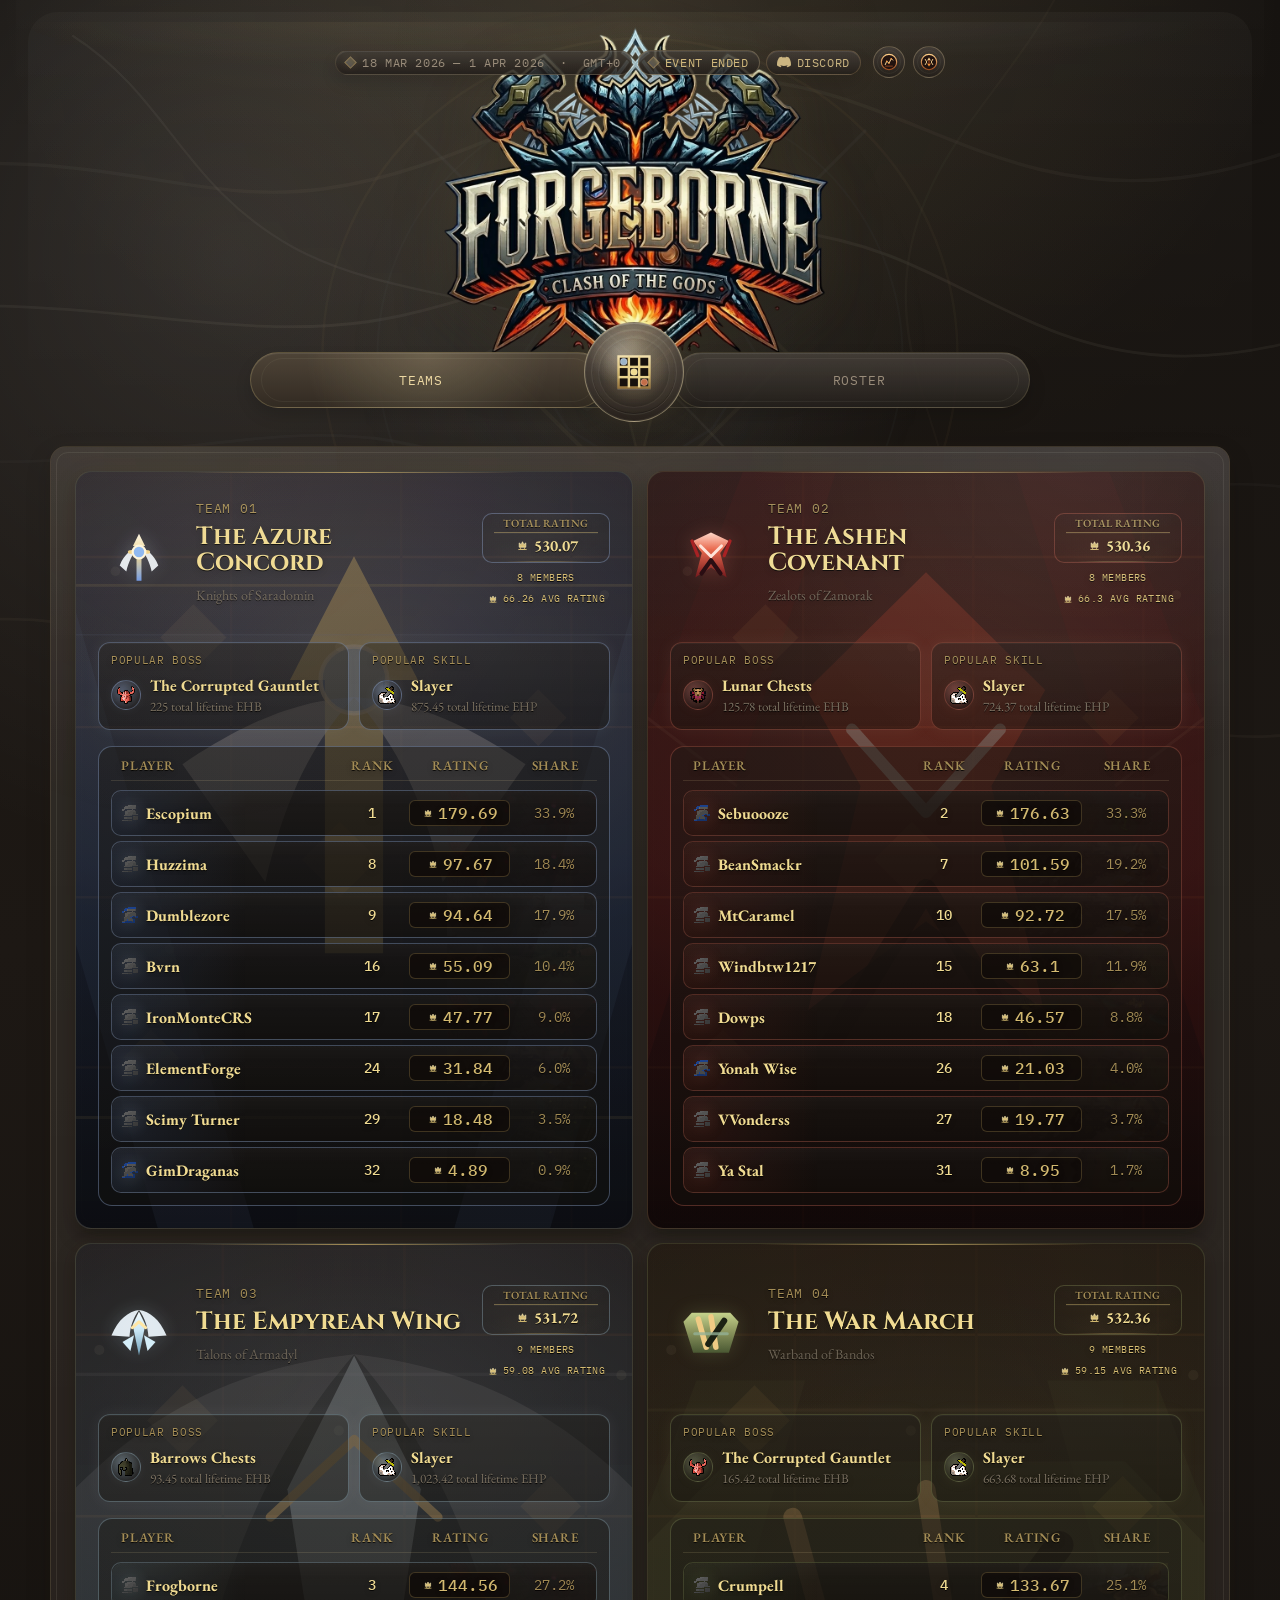
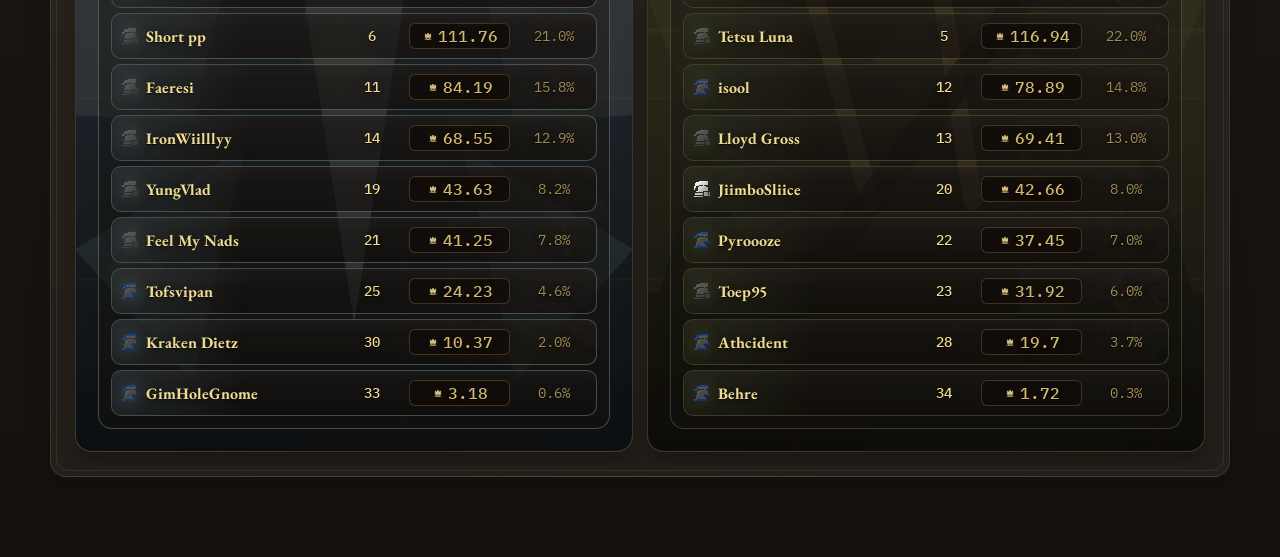
==== commit 1e45488f: "Fix mobile responsive design" ====
--- a/public/index.html
+++ b/public/index.html
@@ -74,7 +74,7 @@
                 <span class="nav-board-placeholder__shine" aria-hidden="true"></span>
                 <img class="nav-board-placeholder__icon" src="assets/icon-board.svg" alt="" width="30" height="30" loading="lazy">
               </div>
-              <span class="nav-board-placeholder__tooltip" id="board-coming-soon" role="tooltip">Coming soon</span>
+              <span class="nav-board-placeholder__tooltip" id="board-coming-soon" role="tooltip">Board coming soon</span>
             </div>
             <button class="tab-button" id="tab-participants" type="button" role="tab" aria-selected="false" aria-controls="panel-participants" data-tab="participants">Roster</button>
           </div>
--- a/public/styles.css
+++ b/public/styles.css
@@ -208,7 +208,7 @@
 
 .hero-main {
   position: relative;
-  z-index: 1;
+  z-index: auto;
   display: grid;
   justify-items: center;
   gap: 0;
@@ -265,7 +265,7 @@
 
 .hero-tools {
   position: relative;
-  z-index: 12;
+  z-index: 20;
   display: flex;
   flex-wrap: wrap;
   gap: 8px;
@@ -419,6 +419,10 @@
   z-index: 12;
 }
 
+.info-chip.is-open {
+  z-index: 80;
+}
+
 .info-chip__button {
   display: grid;
   place-items: center;
@@ -461,7 +465,8 @@
 }
 
 .info-chip:hover .info-chip__button,
-.info-chip:focus-within .info-chip__button {
+.info-chip:focus-within .info-chip__button,
+.info-chip.is-open .info-chip__button {
   border-color: var(--shell-gold);
   background:
     linear-gradient(180deg, rgba(255, 255, 255, 0.12), rgba(255, 255, 255, 0.03)),
@@ -471,7 +476,8 @@
 }
 
 .info-chip:hover .info-chip__button::after,
-.info-chip:focus-within .info-chip__button::after {
+.info-chip:focus-within .info-chip__button::after,
+.info-chip.is-open .info-chip__button::after {
   animation: hero-tool-shine 900ms ease forwards;
 }
 
@@ -484,10 +490,11 @@
 /* ─── Info popover ───────────────────────────────────────────────────────────── */
 .info-popover {
   position: absolute;
-  top: calc(100% + 8px);
-  right: 0;
-  z-index: 40;
-  width: min(360px, calc(100vw - 48px));
+  top: calc(100% + 10px);
+  left: 50%;
+  right: auto;
+  z-index: 90;
+  width: min(360px, calc(100vw - 32px));
   padding: 16px;
   border: 1px solid var(--shell-border-strong);
   border-radius: 16px;
@@ -500,7 +507,8 @@
     0 10px 22px rgba(0, 0, 0, 0.18);
   opacity: 0;
   pointer-events: none;
-  transform: translateY(6px);
+  transform: translate(-50%, 6px);
+  transform-origin: top center;
   transition: opacity 160ms ease, transform 160ms ease;
 }
 
@@ -519,20 +527,21 @@
   content: "";
   position: absolute;
   top: -7px;
-  right: 17px;
+  left: 50%;
   width: 13px;
   height: 13px;
-  transform: rotate(45deg);
+  transform: translateX(-50%) rotate(45deg);
   border-left: 1px solid var(--shell-border-strong);
   border-top: 1px solid var(--shell-border-strong);
   background: rgba(43, 37, 31, 0.98);
 }
 
 .info-chip:hover .info-popover,
-.info-chip:focus-within .info-popover {
+.info-chip:focus-within .info-popover,
+.info-chip.is-open .info-popover {
   opacity: 1;
   pointer-events: auto;
-  transform: translateY(0);
+  transform: translate(-50%, 0);
 }
 
 .info-popover__label {
@@ -1047,13 +1056,19 @@
 
 @media (max-width: 1080px) {
   .teams-grid {
-    --teams-columns: 2;
+    grid-template-columns: repeat(2, minmax(0, 1fr));
+  }
+}
+
+@media (max-width: 960px) {
+  .teams-grid {
+    grid-template-columns: 1fr;
   }
 }
 
 @media (max-width: 680px) {
   .teams-grid {
-    --teams-columns: 1;
+    grid-template-columns: 1fr;
   }
 }
 
@@ -2286,7 +2301,7 @@
 /* Add breathing room below the header row while a metric is active */
 .participant-card[data-active-metric="ehb"] .participant-card__top,
 .participant-card[data-active-metric="ehp"] .participant-card__top {
-  margin-bottom: 16px;
+  margin-bottom: 0;
   cursor: pointer;
 }
 
@@ -2559,13 +2574,12 @@
 .participant-card__metric .score-toggle {
   order: 2;
   border-color: transparent;
+  transform: none;
   transition:
     background 140ms ease,
     border-color 140ms ease,
     color 140ms ease,
-    opacity 180ms ease,
-    transform 180ms ease,
-    padding 180ms ease;
+    opacity 180ms ease;
 }
 
 .participant-card__metric .participant-inline-formula {
@@ -2587,21 +2601,23 @@
 
 .participant-card[data-active-metric="ehb"] .participant-inline-formula--ehb,
 .participant-card[data-active-metric="ehp"] .participant-inline-formula--ehp {
-  max-width: 18.5rem;
-  max-height: 5.4rem;
-  opacity: 1;
-  transform: translateX(0);
+  max-width: 0;
+  max-height: 0;
+  opacity: 0;
+  transform: translateX(-10px);
 }
 
 .participant-card[data-active-metric="ehb"] .participant-card__metric--ehb,
 .participant-card[data-active-metric="ehp"] .participant-card__metric--ehp {
-  flex: 1 1 0;
-  align-items: flex-start;
+  flex: 0 1 auto;
+  align-items: center;
   min-width: 0;
 }
 
 .participant-card[data-active-metric="ehb"] .participant-card__metric--ehb .score-toggle,
-.participant-card[data-active-metric="ehp"] .participant-card__metric--ehp .score-toggle {
+.participant-card[data-active-metric="ehp"] .participant-card__metric--ehp .score-toggle,
+.participant-card[data-active-metric="ehb"] .participant-card__metric--ehb .score-toggle__label,
+.participant-card[data-active-metric="ehp"] .participant-card__metric--ehp .score-toggle__label {
   color: var(--gold-bright);
 }
 
@@ -2635,11 +2651,14 @@
 
 /* Combat / Skilling toggle buttons */
 .score-toggle {
+  appearance: none;
+  -webkit-appearance: none;
   display: inline-flex;
   flex-direction: column;
   align-items: stretch;
   gap: 7px;
   flex-shrink: 0;
+  margin: 0;
   min-width: 8rem;
   padding: 3px 3px 1px;
   border: 1px solid transparent;
@@ -2649,8 +2668,18 @@
   cursor: pointer;
   font-family: "EB Garamond", serif;
   font-size: 1rem;
+  line-height: 1;
   text-shadow: inherit;
-  transition: background 140ms ease, border-color 140ms ease, color 140ms ease, opacity 180ms ease, transform 180ms ease;
+  transform: none;
+  -webkit-tap-highlight-color: transparent;
+  touch-action: manipulation;
+  transition: background 140ms ease, border-color 140ms ease, color 140ms ease, opacity 180ms ease;
+}
+
+.score-toggle:active,
+.score-toggle:focus-visible,
+.score-toggle[aria-expanded="true"] {
+  transform: none;
 }
 
 .score-toggle:hover {
@@ -2854,19 +2883,33 @@
 /* ─── Responsive ─────────────────────────────────────────────────────────────── */
 @media (max-width: 720px) {
   .page-shell {
-    width: calc(100% - 20px);
-    padding-top: 20px;
-  }
-
-  .page-shell::before,
-  .page-shell::after,
+    width: calc(100% - 16px);
+    padding: 16px 0 56px;
+  }
+
   body::before {
-    background-size: min(110vw, 720px), auto;
-    background-position: center top -60px, center;
+    background-size: min(118vw, 720px), cover, 100% 100%;
+    background-position: center top -54px, center top, center top;
+    opacity: 0.18;
+  }
+
+  .page-shell::before {
+    inset: 8px -8px 0;
+    border-radius: 22px;
+  }
+
+  .page-shell::after {
+    inset: 0 -14px auto;
+    height: 360px;
+  }
+
+  main {
+    gap: 10px;
+    margin-top: 10px;
   }
 
   .teams-grid {
-    --teams-columns: 1;
+    grid-template-columns: 1fr;
   }
 
   .hero,
@@ -2876,30 +2919,67 @@
     border-radius: 14px;
   }
 
+  .panel {
+    padding: 18px 16px;
+  }
+
   .hero {
-    padding: 2px 0 0;
+    padding: 0;
+  }
+
+  .hero::after {
+    inset: -8px -10px auto;
+    height: 84px;
   }
 
   .hero-logo {
-    width: min(300px, 84vw);
+    width: min(290px, 80vw);
   }
 
   .hero-main {
-    gap: 0;
+    gap: 12px;
+  }
+
+  .hero-copy {
+    order: 1;
+    margin-top: 0;
+    margin-bottom: 0;
+    transform: none;
   }
 
   .hero-aside {
-    gap: 6px;
-    margin-bottom: -42px;
+    order: 2;
+    width: 100%;
+    max-width: 24rem;
+    flex-direction: column;
+    gap: 10px;
+    margin-bottom: 0;
   }
 
   .hero-copy::after {
+    width: min(100%, 320px);
+    margin-top: -10px;
+  }
+
+  .hero-meta {
     width: 100%;
-    margin-top: -22px;
-  }
-
-  .hero-meta {
+    max-width: 24rem;
+    display: grid;
+    grid-template-columns: 1fr;
+    gap: 8px;
+    font-size: 0.72rem;
+    letter-spacing: 0.04em;
+  }
+
+  .hero-meta__dates,
+  .hero-meta__countdown,
+  .hero-meta__discord {
+    width: 100%;
+    min-height: 0;
     justify-content: center;
+    text-align: center;
+    white-space: normal;
+    line-height: 1.25;
   }
 
   .tabs-panel__well {
@@ -2907,45 +2987,91 @@
     padding-right: 0;
   }
 
+  .tabs-panel {
+    margin-top: 6px;
+  }
+
   .tabs {
     width: 100%;
   }
 
+  .tabs--primary {
+    grid-template-columns: repeat(2, minmax(0, 1fr));
+    row-gap: 10px;
+    column-gap: 10px;
+    align-items: stretch;
+  }
+
   .nav-board-wrap {
+    grid-column: 1 / -1;
+    grid-row: 1;
+    flex-direction: column;
+    align-items: center;
+    justify-content: center;
     min-width: 0;
-    margin: -18px 0 -4px;
-    transform: translateX(-4px);
+    margin: 0 auto;
+    transform: none;
+    gap: 7px;
   }
 
   .nav-board-placeholder {
-    width: 5.3rem;
-    min-width: 5.3rem;
-    height: 5.3rem;
+    width: 4.85rem;
+    min-width: 4.85rem;
+    height: 4.85rem;
+    transform: none;
   }
 
   .nav-board-placeholder__icon {
-    width: 2.7rem;
-    height: 2.7rem;
+    width: 2.35rem;
+    height: 2.35rem;
+  }
+
+  .tabs--primary > .tab-button {
+    grid-row: 2;
+    min-height: 3.15rem;
+    padding: 11px 14px;
   }
 
   .tabs--primary > .tab-button:first-child {
-    margin-right: -10px;
-    padding-right: 26px;
+    margin-right: 0;
+    padding-right: 14px;
   }
 
   .tabs--primary > .tab-button:last-child {
-    margin-left: -10px;
-    padding-left: 26px;
+    margin-left: 0;
+    padding-left: 14px;
   }
 
   .nav-board-placeholder__tooltip {
-    left: 50%;
+    position: static;
+    padding: 0;
+    border: 0;
+    background: none;
+    box-shadow: none;
+    color: var(--shell-text-muted);
+    opacity: 1;
+    transform: none;
+    pointer-events: none;
+    white-space: normal;
+    text-align: center;
+    font-size: 0.68rem;
   }
 
   .team-card__header,
   .participant-card__top {
     flex-direction: column;
-    align-items: flex-start;
+    align-items: stretch;
+  }
+
+  .team-card,
+  .participant-card {
+    padding: 18px 16px;
+  }
+
+  .team-card__art,
+  .participant-card__art {
+    border-radius: 14px;
+    clip-path: inset(0 round 14px);
   }
 
   .team-card__identity,
@@ -2953,74 +3079,176 @@
     width: 100%;
   }
 
+  .team-card__header,
+  .team-card__identity,
+  .team-card__titleblock,
   .team-card__meta {
+    min-height: 0;
+  }
+
+  .team-card__identity {
+    align-items: flex-start;
+    gap: 12px;
+  }
+
+  .team-card__crest {
+    width: 62px;
+    height: 62px;
+  }
+
+  .team-card__crest-icon {
+    width: 58px;
+    height: 58px;
+    transform: scale(1.08);
+  }
+
+  .team-name {
+    font-size: clamp(1.22rem, 5vw, 1.48rem);
+    line-height: 1.08;
+  }
+
+  .team-card__meta {
+    display: grid;
+    grid-template-columns: minmax(0, 1fr) auto;
     width: 100%;
-    justify-content: flex-start;
-    align-items: flex-start;
+    justify-content: stretch;
+    align-items: end;
+    gap: 12px;
     min-width: 0;
-    min-height: 0;
   }
 
   .team-card__meta > * {
     width: auto;
   }
 
+  .team-total {
+    width: 100%;
+    min-width: 0;
+  }
+
   .team-card__badges {
-    flex-direction: row;
-    flex-wrap: wrap;
-    align-items: center;
-    justify-content: flex-start;
+    flex-direction: column;
+    align-items: flex-end;
+    justify-content: center;
   }
 
   .team-card__flavor {
     max-width: none;
     min-height: 0;
+    line-height: 1.35;
   }
 
   .team-card__highlights {
     grid-template-columns: 1fr;
+    gap: 8px;
   }
 
   .team-highlight {
     min-height: 0;
+    padding: 10px 11px;
+  }
+
+  .team-highlight__body {
+    align-items: flex-start;
+  }
+
+  .team-highlight__value,
+  .team-highlight__meta {
+    overflow: visible;
+    text-overflow: clip;
+    white-space: normal;
+    line-height: 1.25;
   }
 
   .team-roster {
     padding: 10px;
+    gap: 8px;
   }
 
   .player-row {
     grid-template-columns: 1fr;
-    row-gap: 8px;
+    row-gap: 10px;
+    padding: 10px;
   }
 
   .player-row__name-line {
     width: 100%;
+    flex-wrap: wrap;
+    gap: 6px 8px;
   }
 
   .player-row__rank,
   .player-row__rating,
   .player-row__share {
-    width: auto;
-  }
-
-  .player-row__name-line {
-    flex-wrap: wrap;
+    width: 100%;
   }
 
   .player-row__badges {
+    order: 3;
     margin-left: 0;
     opacity: 1;
     pointer-events: auto;
     transform: none;
   }
 
+  .player-name {
+    order: 4;
+    flex: 1 1 100%;
+    white-space: normal;
+    overflow: visible;
+    text-overflow: clip;
+    line-height: 1.15;
+  }
+
   .player-row__footer {
     display: grid;
-    grid-template-columns: repeat(3, minmax(0, auto));
+    grid-template-columns: repeat(3, minmax(0, 1fr));
+    align-items: stretch;
+    justify-content: stretch;
+    gap: 8px;
+  }
+
+  .player-row__rank,
+  .player-row__rating,
+  .player-row__share {
+    display: flex;
+    flex-wrap: wrap;
     align-items: center;
-    justify-content: flex-start;
-    gap: 8px;
+    justify-content: center;
+    align-content: center;
+    gap: 4px;
+    min-height: 48px;
+    padding: 6px 8px;
+    border: 1px solid rgba(255, 255, 255, 0.05);
+    border-radius: 8px;
+    background:
+      linear-gradient(180deg, rgba(255, 255, 255, 0.035), rgba(255, 255, 255, 0.01)),
+      rgba(15, 11, 8, 0.54);
+    text-align: center;
+  }
+
+  .player-row__rank::before,
+  .player-row__rating::before,
+  .player-row__share::before {
+    flex-basis: 100%;
+    font-family: "IBM Plex Mono", monospace;
+    font-size: 0.62rem;
+    letter-spacing: 0.06em;
+    text-transform: uppercase;
+    color: var(--gold-dim);
+    line-height: 1;
+  }
+
+  .player-row__rank::before {
+    content: "Rank";
+  }
+
+  .player-row__rating::before {
+    content: "Rating";
+  }
+
+  .player-row__share::before {
+    content: "Share";
   }
 
   .roster-header {
@@ -3029,82 +3257,403 @@
 
   .participant-card__identity,
   .participant-card__summary,
-  .participant-card__scores,
+  .participant-card__scores {
+    width: 100%;
+  }
+
+  .participant-card__summary {
+    display: grid;
+    gap: 10px;
+    justify-content: center;
+    justify-items: center;
+  }
+
+  .participant-card__top {
+    position: relative;
+    display: flex;
+    flex-direction: column;
+    align-items: stretch;
+    gap: 8px;
+    min-height: 0;
+  }
+
+  .participant-card__identity {
+    position: relative;
+    display: flex;
+    align-items: center;
+    justify-content: space-between;
+    gap: 0;
+    min-height: 34px;
+  }
+
+  .participant-card__identity .participant-team-signet {
+    margin-right: 0;
+    flex-shrink: 0;
+    display: none;
+  }
+
+  .participant-card__top > .participant-team-signet {
+    display: inline-flex;
+    align-items: center;
+    justify-content: center;
+    position: absolute;
+    top: 50%;
+    left: 0;
+    transform: translateY(-50%);
+    width: 48px;
+    height: 48px;
+    flex-shrink: 0;
+    z-index: 1;
+  }
+
+  .participant-card__top > .participant-team-signet .participant-team-signet__icon {
+    width: 46px;
+    height: 46px;
+  }
+
+  .participant-card__nameplate {
+    position: absolute;
+    left: 50%;
+    transform: translateX(-50%);
+    display: flex;
+    align-items: center;
+    justify-content: center;
+    gap: 7px;
+    min-width: 0;
+    width: max-content;
+    max-width: calc(100% - 9rem);
+  }
+
+  .participant-card__identity .participant-badges {
+    display: none;
+  }
+
+  .participant-card__identity .participant-card__totals {
+    display: none;
+  }
+
+  .participant-card__top > .participant-card__totals {
+    display: flex;
+    align-items: center;
+    justify-content: center;
+    align-self: center;
+    margin: 0 auto;
+    padding-right: 0;
+  }
+
+  .participant-name {
+    min-width: 0;
+    max-width: 100%;
+    white-space: nowrap;
+    overflow: hidden;
+    text-overflow: ellipsis;
+    font-size: 1.08rem;
+    line-height: 1.06;
+    text-align: center;
+  }
+
+  .participant-card[data-active-metric="ehb"] .participant-card__top,
+  .participant-card[data-active-metric="ehp"] .participant-card__top {
+    margin-bottom: 0;
+  }
+
+  .participant-card__scores {
+    display: grid;
+    width: auto;
+    max-width: 100%;
+    grid-template-columns: repeat(2, max-content);
+    gap: 8px;
+    justify-content: center;
+    justify-self: center;
+  }
+
+  .participant-card__metric {
+    width: clamp(6.9rem, 29vw, 8.1rem);
+    max-width: 100%;
+    flex-direction: column;
+    align-items: stretch;
+    gap: 5px;
+  }
+
+  .participant-card__metric .participant-inline-formula,
+  .participant-card[data-active-metric="ehb"] .participant-inline-formula--ehb,
+  .participant-card[data-active-metric="ehp"] .participant-inline-formula--ehp {
+    display: none;
+    max-width: 0;
+    max-height: 0;
+    opacity: 0;
+    overflow: clip;
+    pointer-events: none;
+    transform: translateX(0);
+  }
+
+  .participant-card[data-active-metric="ehb"] .participant-card__scores,
+  .participant-card[data-active-metric="ehp"] .participant-card__scores {
+    width: auto;
+    max-width: 100%;
+    grid-template-columns: repeat(2, max-content);
+    justify-content: center;
+    justify-self: center;
+  }
+
+  .participant-card[data-active-metric="ehb"] .participant-card__summary,
+  .participant-card[data-active-metric="ehp"] .participant-card__summary {
+    justify-content: center;
+  }
+
+  .participant-card[data-active-metric="ehb"] .participant-card__metric--ehb,
+  .participant-card[data-active-metric="ehp"] .participant-card__metric--ehp {
+    flex: 0 1 auto;
+    width: clamp(6.9rem, 29vw, 8.1rem);
+    align-items: stretch;
+  }
+
+  .participant-card__metric .score-toggle {
+    order: 1;
+    width: 100%;
+    min-width: 0;
+    align-items: center;
+    gap: 4px;
+  }
+
+  .score-toggle {
+    width: 100%;
+    min-width: 0;
+    min-height: 3.6rem;
+    justify-content: center;
+    padding: 6px 6px 4px;
+  }
+
+  .score-toggle__label,
+  .score-toggle > .metric-value {
+    justify-content: center;
+  }
+
+  .participant-card__op {
+    display: none;
+  }
+
   .participant-card__totals {
-    width: 100%;
-  }
-
-  .participant-card__summary {
-    flex-direction: column;
-    align-items: flex-start;
-    gap: 8px;
-  }
-
-  .participant-card__scores,
-  .participant-card__totals {
-    justify-content: flex-start;
-    flex-wrap: wrap;
+    display: flex;
+    align-items: center;
+    justify-content: center;
+    gap: 6px;
+    flex-wrap: nowrap;
+    width: auto;
+    max-width: 100%;
   }
 
   .participant-badges {
     flex-shrink: 0;
   }
 
+  .participant-total {
+    width: auto;
+    min-width: 0;
+    min-height: 0;
+    padding: 4px 8px 5px;
+  }
+
+  .participant-total img {
+    width: 13px;
+    height: 13px;
+  }
+
+  .participant-card[data-god-theme] .score-toggle {
+    border-color: transparent;
+    background: transparent;
+  }
+
+  .score-toggle__label {
+    padding: 0;
+    background: none;
+    font-size: 0.68rem;
+  }
+
+  .participant-rank-badge {
+    width: auto;
+    min-width: 0;
+    min-height: 0;
+    padding: 0;
+    align-items: baseline;
+    justify-content: flex-start;
+    gap: 0.04em;
+    border: 0;
+    background: none;
+  }
+
+  .participant-rank-badge__prefix {
+    display: inline;
+    font-size: 0.66rem;
+    line-height: 1;
+  }
+
+  .participant-rank-badge strong {
+    display: inline;
+    line-height: 1;
+  }
+
   .score-breakdown {
-    --breakdown-columns: 16px minmax(6.8rem, 1fr) minmax(9.2rem, auto) minmax(9.4rem, auto);
-  }
-
-  .breakdown-header,
+    --breakdown-columns: 14px minmax(4.7rem, 1fr) minmax(5.4rem, auto) minmax(5.4rem, auto);
+    --breakdown-min-width: 20.25rem;
+    padding: 8px 0 6px;
+    border: 1px solid rgba(255, 255, 255, 0.06);
+    border-radius: 12px;
+    background:
+      linear-gradient(180deg, rgba(255, 255, 255, 0.028), rgba(255, 255, 255, 0.01)),
+      rgba(12, 9, 7, 0.34);
+    box-shadow: inset 0 1px 0 rgba(255, 255, 255, 0.03);
+    overflow-x: auto;
+    overflow-y: clip;
+  }
+
+  .breakdown-header {
+    display: grid;
+    grid-template-columns: var(--breakdown-columns);
+    align-items: center;
+    column-gap: 10px;
+    row-gap: 0;
+    min-width: var(--breakdown-min-width);
+    padding: 0 10px 8px;
+    border-bottom: 1px solid rgba(255, 255, 255, 0.05);
+    margin-bottom: 4px;
+  }
+
+  .breakdown-header__icon {
+    grid-row: auto;
+    align-self: center;
+  }
+
+  .breakdown-header__name,
+  .breakdown-header__activity,
+  .breakdown-header__metric {
+    display: block;
+    font-size: 0.68rem;
+    line-height: 1.1;
+    min-width: 0;
+    overflow: hidden;
+    text-overflow: ellipsis;
+    white-space: nowrap;
+  }
+
+  .breakdown-header__name {
+    letter-spacing: 0.05em;
+  }
+
+  .breakdown-header__activity,
+  .breakdown-header__metric {
+    font-size: 0.62rem;
+    text-align: center;
+  }
+
+  .breakdown-list {
+    gap: 0;
+    padding: 0;
+  }
+
   .breakdown-item {
+    min-width: var(--breakdown-min-width);
+    grid-template-columns: var(--breakdown-columns);
     column-gap: 10px;
-    padding-left: 12px;
-    padding-right: 12px;
-  }
-
-  .breakdown-header span {
-    font-size: 0.72rem;
-    letter-spacing: 0.03em;
-  }
-
-  .breakdown-item__name,
+    row-gap: 0;
+    padding: 8px 10px;
+    border: 0;
+    border-radius: 0;
+    background: none;
+  }
+
+  .breakdown-item + .breakdown-item {
+    border-top: 1px solid rgba(255, 255, 255, 0.045);
+  }
+
+  .breakdown-item__icon {
+    margin-top: 0;
+    width: 14px;
+    height: 14px;
+  }
+
+  .breakdown-item__name {
+    font-size: 0.88rem;
+    white-space: nowrap;
+    overflow: hidden;
+    text-overflow: ellipsis;
+    line-height: 1.1;
+  }
+
   .breakdown-item__activity,
   .breakdown-item__metric {
-    font-size: 0.96rem;
-  }
-
-  .participant-card__metric {
-    width: 100%;
-    flex-wrap: wrap;
-    align-items: flex-start;
+    grid-area: auto;
+    grid-template-columns: repeat(2, minmax(0, 1fr));
+    align-items: baseline;
+    gap: 8px;
+    font-size: 0.82rem;
+    white-space: nowrap;
+  }
+
+  .breakdown-item__activity::before,
+  .breakdown-item__metric::before {
+    content: none;
+  }
+
+  .breakdown-item__lifetime,
+  .breakdown-item__recent {
+    display: block;
+    padding: 0;
+    border: 0;
+    border-radius: 0;
+    background: none;
+  }
+
+  .breakdown-item__lifetime::before,
+  .breakdown-item__recent::before {
+    content: none;
+  }
+
+  .breakdown-item__lifetime {
+    text-align: right;
+  }
+
+  .breakdown-item__recent {
+    text-align: left;
+  }
+
+  .breakdown-item--empty {
+    min-width: 0;
+    padding: 10px 12px;
+    border-radius: 0;
   }
 
   .participant-card__metric .participant-inline-formula {
     order: 2;
-    flex: 0 0 auto;
+    display: grid;
+    grid-template-columns: 1fr;
+    gap: 8px;
+    flex: 1 0 100%;
     max-width: none;
     max-height: 0;
     width: 100%;
-    overflow: visible;
+    overflow: hidden;
     transform: none;
     margin-top: 0;
     margin-right: 0;
-    flex-wrap: wrap;
-  }
-
-  .participant-card__metric .score-toggle {
-    order: 1;
   }
 
   .participant-card[data-active-metric="ehb"] .participant-inline-formula--ehb,
   .participant-card[data-active-metric="ehp"] .participant-inline-formula--ehp {
-    max-height: 320px;
+    max-height: 24rem;
     margin-top: 6px;
   }
 
   .participant-inline-formula__segment {
-    flex: 1 1 calc(50% - 8px);
+    flex: 1 1 auto;
     min-width: 0;
     padding: 3px 3px 1px;
+  }
+
+  .participant-inline-formula__segment--foundation,
+  .participant-inline-formula__segment--recent {
+    flex: 1 1 auto;
+    min-width: 0;
   }
 
   .participant-inline-formula__op:not(.participant-inline-formula__op--inline) {
@@ -3114,25 +3663,52 @@
   .participant-inline-formula__value-group,
   .participant-inline-formula__value {
     font-size: 0.96rem;
+    justify-content: flex-start;
+    white-space: normal;
   }
 
   .participant-inline-formula__label {
     font-size: 0.74rem;
+    line-height: 1.2;
+    text-align: left;
+    white-space: normal;
+  }
+
+  .participant-inline-formula .metric-value,
+  .participant-inline-formula__value-group .score-row__rank,
+  .participant-inline-formula__value-group > strong {
+    white-space: normal;
   }
 
   .hero-tools {
     justify-content: center;
+    width: 100%;
   }
 
   .info-popover {
+    --mobile-popover-width: min(17rem, calc(100vw - 40px));
+    position: absolute;
+    top: calc(100% + 10px);
     right: auto;
-    left: 0;
-    width: min(320px, calc(100vw - 40px));
+    bottom: auto;
+    left: calc(50% - (var(--mobile-popover-width) / 2));
+    z-index: 60;
+    width: var(--mobile-popover-width);
+    max-height: min(70vh, 420px);
+    padding-bottom: 16px;
+    overflow: auto;
+    overscroll-behavior: contain;
+    transform: none;
+  }
+
+  .info-chip:hover .info-popover,
+  .info-chip:focus-within .info-popover,
+  .info-chip.is-open .info-popover {
+    transform: none;
   }
 
   .info-popover::before {
-    left: 16px;
-    right: auto;
+    display: block;
   }
 
   .info-popover__content--stats,
@@ -3140,10 +3716,568 @@
     grid-template-columns: 1fr;
   }
 
-  /* participant-stats: score blocks wrap naturally on narrow viewports */
-
   .team-total {
-  text-align: right;
+    text-align: center;
+  }
+}
+
+@media (max-width: 640px) {
+  .team-card {
+    gap: 12px;
+    padding: 16px 14px;
+  }
+
+  .team-card__art {
+    opacity: 0.62;
+  }
+
+  .team-card__art::after {
+    opacity: 0.68;
+  }
+
+  .team-card__header {
+    display: grid;
+    grid-template-columns: minmax(0, 1fr) auto;
+    align-items: start;
+    gap: 10px 12px;
+  }
+
+  .team-card__identity {
+    align-items: flex-start;
+    gap: 10px;
+  }
+
+  .team-card__crest {
+    width: 50px;
+    height: 50px;
+  }
+
+  .team-card__crest-icon {
+    width: 46px;
+    height: 46px;
+    transform: scale(1.02);
+  }
+
+  .team-card__titleblock {
+    gap: 4px;
+    align-content: start;
+  }
+
+  .team-label {
+    display: none;
+  }
+
+  .team-name {
+    font-size: clamp(1.08rem, 5.2vw, 1.3rem);
+    line-height: 1.02;
+  }
+
+  .team-card__meta {
+    display: grid;
+    width: auto;
+    min-width: 7.5rem;
+    justify-items: end;
+    align-content: start;
+    gap: 6px;
+  }
+
+  .team-card__meta > * {
+    width: 100%;
+  }
+
+  .team-total {
+    width: auto;
+    min-width: 7.5rem;
+    flex: 0 0 auto;
+    flex-direction: column;
+    align-items: center;
+    justify-content: center;
+    gap: 2px;
+    padding: 5px 10px 6px;
+  }
+
+  .team-total__label {
+    font-size: 0.62rem;
+    line-height: 1.05;
+  }
+
+  .team-total__value {
+    width: 100%;
+    padding-top: 2px;
+    border-top: 1px solid rgba(214, 188, 114, 0.36);
+    box-shadow: inset 0 1px 0 rgba(255, 245, 214, 0.03);
+    font-size: 0.98rem;
+  }
+
+  .team-card__badges {
+    width: auto;
+    flex-direction: column;
+    align-items: flex-end;
+    justify-content: flex-start;
+    gap: 4px;
+  }
+
+  .team-card__badges > * {
+    width: 100%;
+  }
+
+  .team-card__badge {
+    font-size: 0.62rem;
+  }
+
+  .team-card__badge span,
+  .team-average-rating {
+    text-align: right;
+    justify-content: flex-end;
+  }
+
+  .team-card__flavor {
+    display: block;
+    max-width: none;
+    min-height: 0;
+    font-size: 0.73rem;
+    line-height: 1.18;
+    opacity: 0.9;
+    transform: none;
+  }
+
+  .team-card__highlights {
+    grid-template-columns: 1fr;
+    gap: 6px;
+  }
+
+  .team-highlight {
+    padding: 8px 10px;
+    border-radius: 10px;
+    min-height: 0;
+  }
+
+  .team-highlight__eyebrow {
+    margin-bottom: 4px;
+    font-size: 0.6rem;
+    letter-spacing: 0.05em;
+  }
+
+  .team-highlight__body {
+    gap: 8px;
+  }
+
+  .team-highlight__icon-wrap {
+    width: 24px;
+    height: 24px;
+  }
+
+  .team-highlight__icon {
+    width: 14px;
+    height: 14px;
+  }
+
+  .team-highlight__copy {
+    gap: 1px;
+  }
+
+  .team-highlight__value {
+    font-size: 0.94rem;
+    line-height: 1.12;
+  }
+
+  .team-highlight__meta {
+    font-size: 0.72rem;
+    line-height: 1.14;
+  }
+
+  .team-roster {
+    gap: 6px;
+    padding: 8px 10px 10px;
+    border: 1px solid rgba(255, 255, 255, 0.06);
+    border-radius: 12px;
+    background:
+      linear-gradient(180deg, rgba(255, 255, 255, 0.018), rgba(255, 255, 255, 0.006)),
+      rgba(14, 11, 8, 0.28);
+  }
+
+  .player-row {
+    grid-template-columns: 1fr;
+    row-gap: 5px;
+    padding: 9px 10px;
+    border: 1px solid rgba(255, 255, 255, 0.05);
+    border-radius: 10px;
+    background:
+      linear-gradient(180deg, rgba(255, 255, 255, 0.022), rgba(255, 255, 255, 0.008)),
+      rgba(12, 9, 7, 0.34);
+    box-shadow: none;
+  }
+
+  .player-row::before,
+  .player-row::after {
+    display: none;
+  }
+
+  .player-row__name-line {
+    align-items: center;
+    justify-content: center;
+    flex-wrap: nowrap;
+    min-height: 24px;
+    padding: 0 8px;
+    gap: 6px;
+  }
+
+  .player-row__name-line .player-type-badge {
+    order: 1;
+    position: relative;
+    left: auto;
+    top: auto;
+    width: 14px;
+    height: 14px;
+    transform: none;
+  }
+
+  .player-row__badges {
+    order: 3;
+    position: relative;
+    top: auto;
+    left: auto;
+    margin-left: 2px;
+    gap: 4px;
+    opacity: 1;
+    transform: none;
+    z-index: 1;
+    pointer-events: auto;
+  }
+
+  .player-row .participant-favorite-badge__icon-wrap {
+    width: 20px;
+    height: 20px;
+    box-shadow: none;
+  }
+
+  .player-row .participant-favorite-badge__icon {
+    width: 12px;
+    height: 12px;
+  }
+
+  .player-name {
+    order: 2;
+    position: relative;
+    z-index: 1;
+    flex: 0 1 auto;
+    max-width: calc(100% - 22px);
+    padding: 0 4px;
+    white-space: nowrap;
+    overflow: hidden;
+    text-overflow: ellipsis;
+    line-height: 1.1;
+    font-size: 0.98rem;
+    text-align: center;
+  }
+
+  .player-row__footer {
+    display: grid;
+    grid-template-columns: repeat(3, minmax(0, 1fr));
+    align-items: start;
+    gap: 6px 10px;
+  }
+
+  .player-row__rank,
+  .player-row__rating,
+  .player-row__share {
+    width: 100%;
+    min-height: 0;
+    border: 0;
+    background: none;
+    text-align: center;
+  }
+
+  .player-row__rank,
+  .player-row__rating,
+  .player-row__share {
+    display: flex;
+    flex-wrap: wrap;
+    align-items: center;
+    justify-content: center;
+    align-content: flex-start;
+    gap: 2px 4px;
+    padding: 0;
+  }
+
+  .player-row__rating {
+    order: 2;
+    font-size: 0.96rem;
+    color: var(--gold-bright);
+  }
+
+  .player-row__rank {
+    order: 1;
+    color: var(--gold-dim);
+    font-size: 0.84rem;
+  }
+
+  .player-row__share {
+    order: 3;
+    color: var(--gold-dim);
+    font-size: 0.84rem;
+  }
+
+  .player-row__rank::before,
+  .player-row__rating::before,
+  .player-row__share::before {
+    flex-basis: 100%;
+    font-family: "IBM Plex Mono", monospace;
+    font-size: 0.56rem;
+    letter-spacing: 0.05em;
+    text-transform: uppercase;
+    color: var(--gold-dim);
+    line-height: 1;
+  }
+
+  .player-row__rank::before {
+    content: "Rank";
+  }
+
+  .player-row__rating::before {
+    content: "Rating";
+  }
+
+  .player-row__share::before {
+    content: "Share";
+  }
+
+  .participant-card {
+    padding: 13px 11px;
+  }
+
+  .participant-card__top {
+    gap: 8px;
+  }
+
+  .participant-card__identity {
+    column-gap: 7px;
+  }
+
+  .participant-card__identity .participant-team-signet {
+    width: 34px;
+    height: 34px;
+  }
+
+  .participant-card__identity .participant-team-signet__icon {
+    width: 32px;
+    height: 32px;
+  }
+
+  .participant-card__identity .player-type-badge {
+    width: 13px;
+    height: 13px;
+  }
+
+  .participant-card .participant-favorite-badge__icon-wrap {
+    width: 22px;
+    height: 22px;
+  }
+
+  .participant-card .participant-favorite-badge__icon {
+    width: 13px;
+    height: 13px;
+  }
+
+  .participant-name {
+    font-size: 1rem;
+  }
+
+  .participant-card__summary {
+    gap: 7px;
+  }
+
+  .participant-card__scores,
+  .participant-card__totals {
+    gap: 7px;
+  }
+
+  .score-toggle,
+  .participant-total {
+    min-height: 3.3rem;
+    padding: 5px 8px 4px;
+  }
+
+  .score-toggle__label {
+    font-size: 0.62rem;
+    line-height: 1.05;
+  }
+
+  .score-toggle > .metric-value {
+    font-size: 0.96rem;
+  }
+
+  .participant-rank-badge__prefix {
+    font-size: 0.62rem;
+  }
+
+  .participant-rank-badge strong {
+    font-size: 1rem;
+  }
+
+  .participant-card__metric .participant-inline-formula {
+    gap: 7px;
+    margin-top: 0;
+  }
+
+  .participant-inline-formula__segment {
+    padding: 2px 2px 1px;
+  }
+}
+
+@media (max-width: 480px) {
+  .page-shell {
+    width: calc(100% - 12px);
+    padding-top: 12px;
+  }
+
+  .hero-logo {
+    width: min(248px, 78vw);
+  }
+
+  .hero-meta {
+    font-size: 0.68rem;
+  }
+
+  .tab-button {
+    min-height: 2.95rem;
+    padding: 10px 12px;
+    font-size: 0.74rem;
+    letter-spacing: 0.04em;
+  }
+
+  .nav-board-placeholder {
+    width: 4.3rem;
+    min-width: 4.3rem;
+    height: 4.3rem;
+  }
+
+  .nav-board-placeholder__icon {
+    width: 2.02rem;
+    height: 2.02rem;
+  }
+
+  .team-card__meta {
+    grid-template-columns: 1fr;
+  }
+
+  .participant-card__top {
+    min-height: 0;
+    gap: 7px;
+  }
+
+  .participant-card__identity {
+    gap: 0;
+    min-height: 32px;
+  }
+
+  .participant-card__nameplate {
+    gap: 6px;
+    max-width: calc(100% - 8rem);
+  }
+
+  .participant-card__nameplate .player-type-badge {
+    display: block;
+    width: 12px;
+    height: 12px;
+  }
+
+  .participant-card__identity .participant-badges {
+    gap: 3px;
+  }
+
+  .team-card__badges {
+    align-items: flex-start;
+  }
+
+  .player-row__footer {
+    gap: 6px;
+  }
+
+  .player-row__rank,
+  .player-row__rating,
+  .player-row__share {
+    padding: 6px;
+  }
+
+  .participant-total {
+    min-width: 0;
+    width: auto;
+  }
+
+  .participant-rank-badge {
+    min-width: 0;
+    width: auto;
+  }
+
+  .participant-name {
+    font-size: 0.95rem;
+  }
+
+  .participant-card__scores {
+    grid-template-columns: repeat(2, max-content);
+    gap: 6px;
+  }
+
+  .participant-card__metric {
+    width: clamp(6.1rem, 28vw, 7rem);
+  }
+
+  .participant-card__totals {
+    gap: 5px;
+  }
+
+  .score-toggle {
+    min-height: 3rem;
+    padding: 5px 7px 4px;
+  }
+
+  .participant-total {
+    min-height: 0;
+    padding: 3px 6px 4px;
+  }
+
+  .score-toggle__label {
+    font-size: 0.58rem;
+  }
+
+  .score-toggle > .metric-value {
+    font-size: 0.9rem;
+  }
+
+  .participant-rank-badge__prefix {
+    font-size: 0.58rem;
+  }
+
+  .participant-rank-badge strong {
+    font-size: 0.94rem;
+  }
+
+  .participant-card .participant-favorite-badge__icon-wrap {
+    width: 20px;
+    height: 20px;
+  }
+
+  .participant-card .participant-favorite-badge__icon {
+    width: 12px;
+    height: 12px;
+  }
+
+  .participant-total img {
+    width: 13px;
+    height: 13px;
+  }
+
+  .breakdown-item__activity,
+  .breakdown-item__metric {
+    grid-template-columns: repeat(2, minmax(0, 1fr));
+  }
+
+  .info-popover {
+    --mobile-popover-width: min(16rem, calc(100vw - 32px));
+    left: calc(50% - (var(--mobile-popover-width) / 2));
+    width: var(--mobile-popover-width);
+    padding: 14px;
   }
 }
 
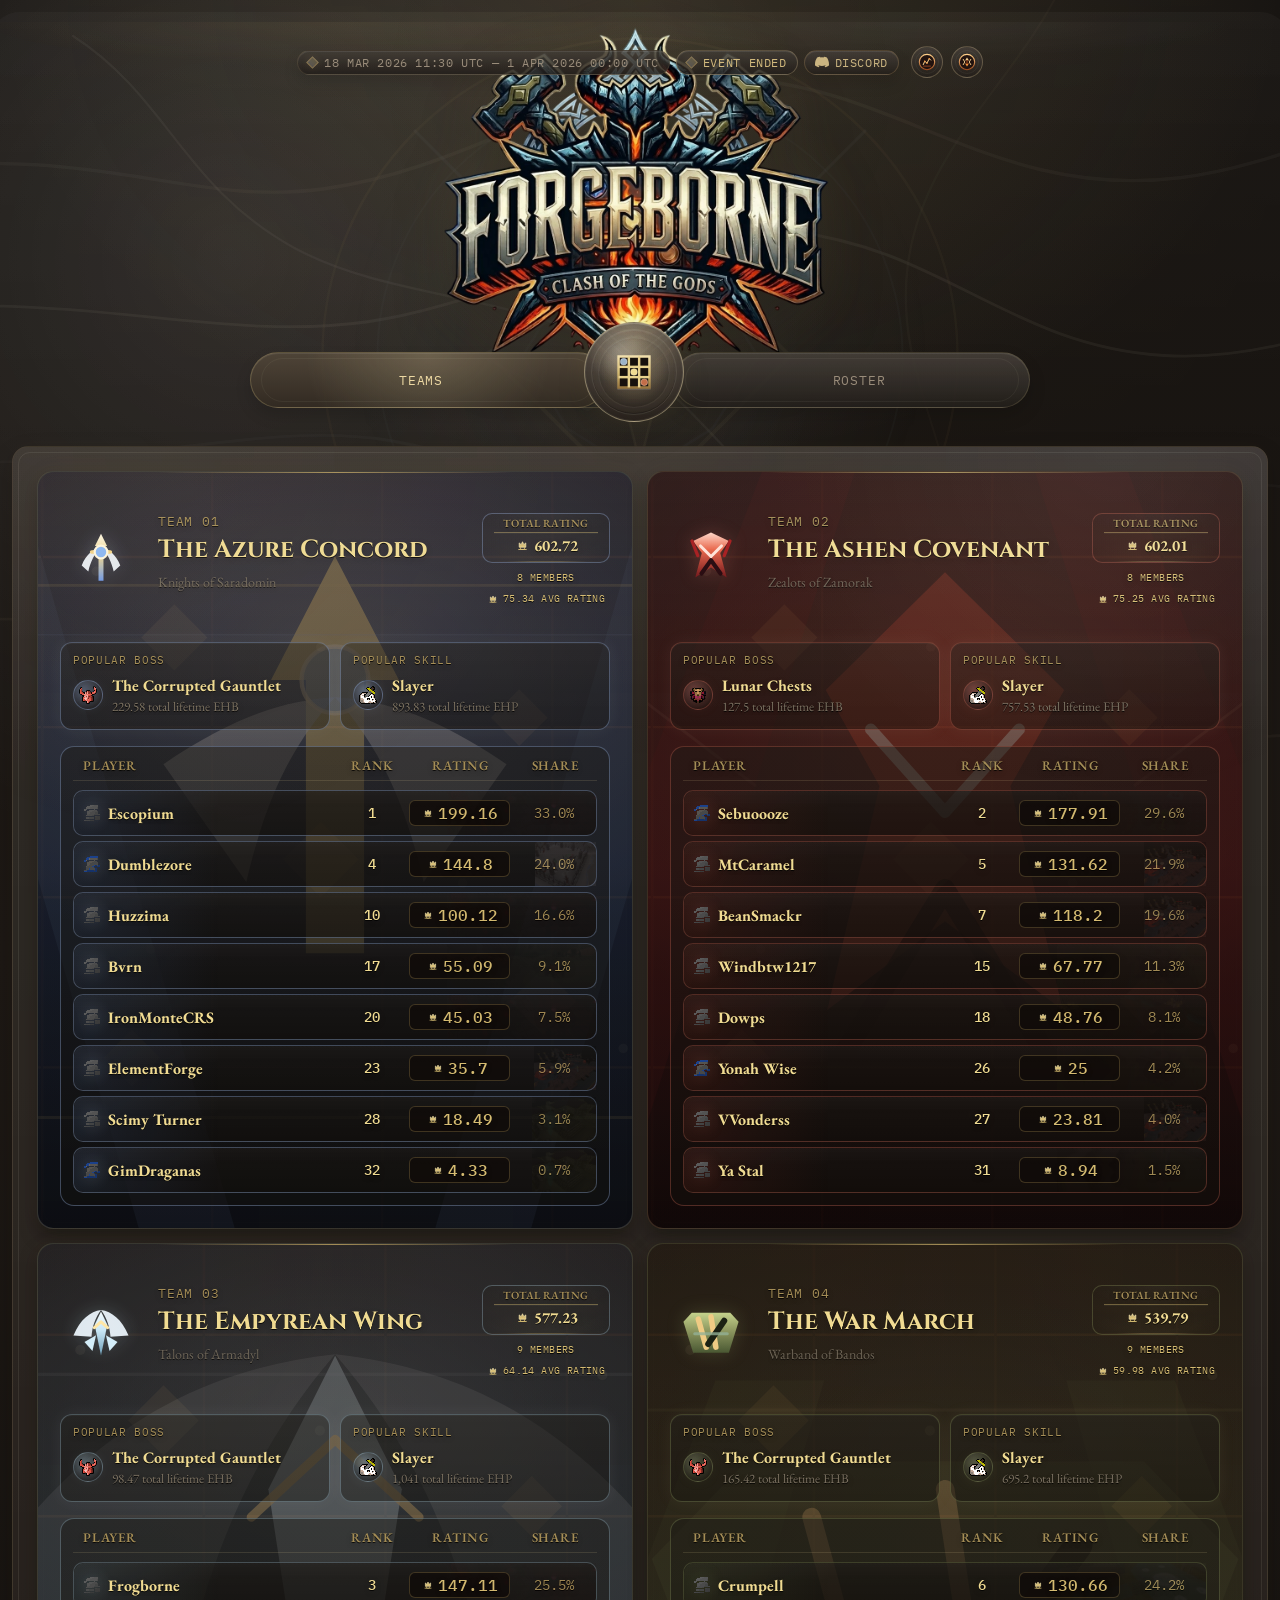
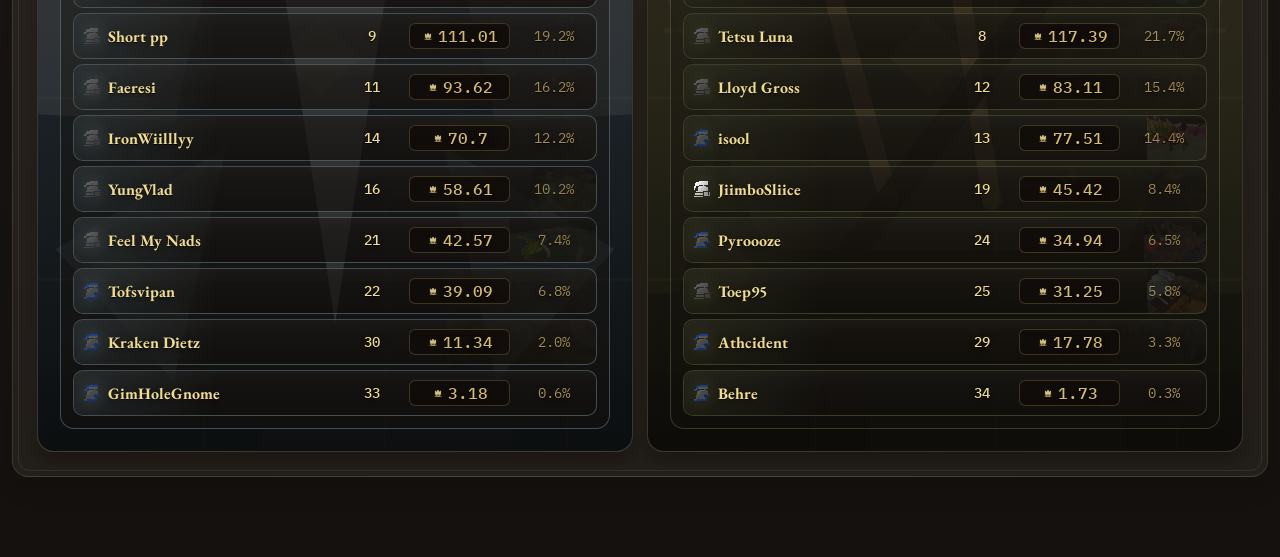
==== commit b003c98a: "v1.1: Add the bingo board" ====
--- a/public/index.html
+++ b/public/index.html
@@ -16,7 +16,7 @@
       <div class="hero-main">
         <div class="hero-aside">
           <div class="hero-meta">
-            <span class="hero-meta__dates">18 Mar 2026 — 1 Apr 2026 &nbsp;·&nbsp; GMT+0</span>
+            <span class="hero-meta__dates">18 Mar 2026 11:30 UTC — 1 Apr 2026 00:00 UTC</span>
             <span class="hero-meta__countdown" id="hero-countdown" aria-live="polite" aria-atomic="true"></span>
             <a class="hero-meta__discord" href="https://discord.gg/ja2A5SpB" target="_blank" rel="noopener noreferrer">
               <svg class="discord-icon" viewBox="0 0 24 24" aria-hidden="true" focusable="false">
@@ -69,15 +69,71 @@
         <div class="tabs-panel__well">
           <div class="tabs tabs--primary" role="tablist" aria-label="Primary views">
             <button class="tab-button is-active" id="tab-teams" type="button" role="tab" aria-selected="true" aria-controls="panel-teams" data-tab="teams">Teams</button>
-            <div class="nav-board-wrap" tabindex="0" aria-label="Bingo Board" aria-describedby="board-coming-soon">
-              <div class="nav-board-placeholder" aria-hidden="true">
-                <span class="nav-board-placeholder__shine" aria-hidden="true"></span>
-                <img class="nav-board-placeholder__icon" src="assets/icon-board.svg" alt="" width="30" height="30" loading="lazy">
-              </div>
-              <span class="nav-board-placeholder__tooltip" id="board-coming-soon" role="tooltip">Board coming soon</span>
+            <div class="nav-board-wrap">
+              <button class="nav-board-button" id="tab-board" type="button" role="tab" aria-selected="false" aria-controls="panel-board" data-tab="board" aria-describedby="board-tab-label">
+                <span class="nav-board-button__shine" aria-hidden="true"></span>
+                <img class="nav-board-button__icon" src="assets/icon-board.svg" alt="" width="30" height="30" loading="lazy">
+                <span class="sr-only">Board</span>
+              </button>
+              <span class="nav-board-button__tooltip" id="board-tab-label" role="tooltip">Board</span>
             </div>
             <button class="tab-button" id="tab-participants" type="button" role="tab" aria-selected="false" aria-controls="panel-participants" data-tab="participants">Roster</button>
           </div>
+        </div>
+      </section>
+
+      <section class="panel tab-panel panel--section panel--board" id="panel-board" role="tabpanel" aria-labelledby="tab-board" data-panel="board" hidden>
+        <div class="board-shell">
+          <div class="board-main">
+            <header class="board-toolbar">
+              <div class="board-toolbar__meta" aria-label="Board details and tracking">
+                <div class="info-chip board-chip">
+                  <button class="info-chip__button board-chip__button" type="button" aria-label="Board overview">
+                    <img src="assets/icon-board-overview.svg" alt="" />
+                    <span class="sr-only">Board overview</span>
+                  </button>
+                  <div class="info-popover board-info-popover board-info-popover--summary">
+                    <p class="info-popover__label" id="board-title">Forgeborne Bingo Board</p>
+                    <p class="board-info-popover__intro" id="board-description"></p>
+                    <div class="board-info-popover__meta" id="board-meta"></div>
+                    <div class="info-popover__content board-info-popover__summary-grid" id="board-summary"></div>
+                  </div>
+                </div>
+
+                <div class="info-chip board-chip">
+                  <button class="info-chip__button board-chip__button" type="button" aria-label="Board guide">
+                    <img src="assets/icon-board-rules.svg" alt="" />
+                    <span class="sr-only">Board guide</span>
+                  </button>
+                  <div class="info-popover board-info-popover board-info-popover--rules">
+                    <p class="info-popover__label">Board Guide</p>
+                    <div class="info-popover__content board-info-popover__content">
+                      <div class="rule-card rule-card--compact board-rule-card">
+                        <ul class="board-rules__list" id="board-rules-list"></ul>
+                      </div>
+                    </div>
+                  </div>
+                </div>
+              </div>
+            </header>
+
+            <div class="board-grid-scroller">
+              <div class="board-grid" id="board-grid"></div>
+            </div>
+          </div>
+        </div>
+
+        <div class="board-item-preview" id="board-item-preview" hidden data-x="left" data-y="below" data-state="idle" aria-hidden="true">
+          <article class="board-item-preview__card" id="board-item-preview-card">
+            <div class="board-item-preview__image-wrap" id="board-item-preview-image-wrap" hidden>
+              <img class="board-item-preview__image" id="board-item-preview-image" src="" alt="" loading="lazy">
+            </div>
+            <div class="board-item-preview__body">
+              <p class="board-item-preview__status" id="board-item-preview-status">OSRS Wiki</p>
+              <h4 class="board-item-preview__title" id="board-item-preview-title"></h4>
+              <p class="board-item-preview__extract" id="board-item-preview-extract"></p>
+            </div>
+          </article>
         </div>
       </section>
 
@@ -89,6 +145,67 @@
         <div class="participants-list" id="participants-list"></div>
       </section>
     </main>
+  </div>
+
+  <div class="board-popover" id="board-popover" hidden data-mode="modal">
+    <div class="board-popover__backdrop" id="board-popover-backdrop" hidden></div>
+    <div class="board-popover__dialog" id="board-popover-dialog" role="dialog" aria-modal="false" aria-labelledby="board-detail-title" aria-live="polite" aria-atomic="true" tabindex="-1">
+      <article class="board-detail" id="board-detail">
+        <div class="board-detail__frame">
+          <header class="board-detail__header">
+            <div class="board-detail__art" id="board-detail-art">
+              <img class="board-detail__icon" id="board-detail-icon" src="" alt="" loading="lazy" hidden>
+            </div>
+
+            <div class="board-detail__header-copy">
+              <div class="board-detail__title-row">
+                <div class="board-detail__title-main">
+                  <div class="board-detail__title-group">
+                    <h3 class="board-detail__title" id="board-detail-title"></h3>
+                    <span class="board-detail__tile-marker" id="board-detail-coordinate"></span>
+                  </div>
+                </div>
+
+                <div class="board-detail__actions">
+                  <div class="board-completion-notch board-detail__completion-notch" id="board-detail-completion-notch" aria-label="Team completion status"></div>
+                  <button class="board-popover__close" id="board-popover-close" type="button" aria-label="Close board detail" hidden>X</button>
+                </div>
+              </div>
+
+            </div>
+          </header>
+
+          <div class="board-detail__body">
+            <section class="board-detail__mission" aria-labelledby="board-detail-objective-label">
+              <p class="board-detail__section-label board-detail__section-label--mission" id="board-detail-objective-label">Challenge</p>
+              <p class="board-detail__mission-copy" id="board-detail-objective"></p>
+              <div class="board-detail__context" id="board-detail-context-wrap" hidden>
+                <p class="board-detail__description" id="board-detail-description"></p>
+              </div>
+            </section>
+
+            <section class="board-detail__section-card board-detail__targets" id="board-detail-targets-wrap" hidden>
+              <p class="board-detail__subsection-label" id="board-detail-targets-label">Qualifying Targets</p>
+              <div class="board-detail__targets-grid" id="board-detail-targets"></div>
+            </section>
+
+            <section class="board-detail__rules-panel" id="board-detail-requirements-wrap" hidden>
+              <p class="board-detail__subsection-label">Rule Notes</p>
+              <ul class="board-detail__requirements" id="board-detail-requirements"></ul>
+            </section>
+
+            <section class="board-detail__support-card board-detail__support-card--verification" id="board-detail-verification-wrap">
+              <p class="board-detail__subsection-label">Verification</p>
+              <p id="board-detail-verification"></p>
+            </section>
+
+            <section id="board-detail-links-wrap" hidden aria-hidden="true" style="display:none !important;">
+              <div id="board-detail-links"></div>
+            </section>
+          </div>
+        </div>
+      </article>
+    </div>
   </div>
 
   <template id="team-template">
@@ -314,6 +431,33 @@
     </article>
   </template>
 
+  <template id="board-tile-template">
+    <button class="board-tile" type="button">
+      <div class="board-completion-notch board-tile__completion-notch" aria-hidden="true"></div>
+      <span class="board-tile__topline">
+        <span class="board-tile__coordinate"></span>
+      </span>
+      <div class="board-tile__visual"></div>
+      <strong class="board-tile__title"></strong>
+    </button>
+  </template>
+
+  <template id="board-completion-template">
+    <article class="board-completion">
+      <span class="board-completion__crest" aria-hidden="true">
+        <img class="board-completion__crest-icon" src="" alt="" width="18" height="18" loading="lazy">
+      </span>
+      <div class="board-completion__copy">
+        <div class="board-completion__row">
+          <strong class="board-completion__team"></strong>
+          <a class="board-completion__proof" href="" target="_blank" rel="noopener noreferrer" hidden>Proof</a>
+        </div>
+        <p class="board-completion__meta"></p>
+        <p class="board-completion__note" hidden></p>
+      </div>
+    </article>
+  </template>
+
   <script src="app.js"></script>
 </body>
 </html>
--- a/public/styles.css
+++ b/public/styles.css
@@ -63,6 +63,15 @@
   --shell-shadow:          0 18px 40px rgba(0, 0, 0, 0.32);
   --shell-shadow-soft:     0 10px 24px rgba(0, 0, 0, 0.18);
 
+  --board-easy-rgb:        140, 162, 101;
+  --board-medium-rgb:      176, 142, 77;
+  --board-hard-rgb:        185, 98, 67;
+  --board-elite-rgb:       121, 149, 181;
+
+  --board-open-rgb:        120, 111, 94;
+  --board-active-rgb:      201, 162, 87;
+  --board-cleared-rgb:     118, 164, 108;
+
 }
 
 [data-god-theme="saradomin"] {
@@ -87,7 +96,8 @@
 [data-god-theme] .team-highlight__icon,
 [data-god-theme] .team-card__badge-icon,
 [data-god-theme] .team-card__crest-icon,
-[data-god-theme] .participant-team-signet__icon {
+[data-god-theme] .participant-team-signet__icon,
+[data-god-theme] .board-completion__crest-icon {
   filter: var(--theme-icon-filter, none);
 }
 
@@ -145,7 +155,7 @@
 .page-shell {
   position: relative;
   z-index: 1;
-  width: min(1180px, calc(100% - 32px));
+  width: min(1440px, calc(100% - 24px));
   margin: 0 auto;
   padding: 34px 0 80px;
 }
@@ -613,6 +623,10 @@
   overflow: hidden;
 }
 
+.panel--board {
+  overflow: visible;
+}
+
 .panel {
   color: var(--shell-text);
   border-color: var(--shell-border);
@@ -776,7 +790,8 @@
   transform: translateX(-6px);
 }
 
-.nav-board-placeholder {
+.nav-board-button {
+  appearance: none;
   position: relative;
   display: inline-flex;
   align-items: center;
@@ -801,13 +816,13 @@
     0 0 22px rgba(224, 196, 127, 0.1),
     0 16px 28px rgba(0, 0, 0, 0.2);
   color: var(--shell-gold-bright);
-  cursor: default;
+  cursor: pointer;
   transform: translateY(-2px);
   transition: transform 180ms ease, box-shadow 180ms ease, border-color 180ms ease, background 180ms ease;
   overflow: hidden;
 }
 
-.nav-board-placeholder__icon {
+.nav-board-button__icon {
   display: block;
   position: relative;
   z-index: 1;
@@ -818,11 +833,11 @@
     drop-shadow(0 0 12px rgba(224, 196, 127, 0.14));
 }
 
-.nav-board-placeholder__icon::selection {
+.nav-board-button__icon::selection {
   background: transparent;
 }
 
-.nav-board-placeholder::before {
+.nav-board-button::before {
   content: "";
   position: absolute;
   inset: 6px;
@@ -834,7 +849,7 @@
   pointer-events: none;
 }
 
-.nav-board-placeholder::after {
+.nav-board-button::after {
   content: "";
   position: absolute;
   inset: 14px;
@@ -849,18 +864,18 @@
   pointer-events: none;
 }
 
-.nav-board-placeholder::selection {
+.nav-board-button::selection {
   background: transparent;
 }
 
-.nav-board-placeholder::before,
-.nav-board-placeholder::after,
-.nav-board-placeholder__icon,
-.nav-board-placeholder__shine {
+.nav-board-button::before,
+.nav-board-button::after,
+.nav-board-button__icon,
+.nav-board-button__shine {
   pointer-events: none;
 }
 
-.nav-board-placeholder__shine {
+.nav-board-button__shine {
   position: absolute;
   top: -34%;
   bottom: -34%;
@@ -873,8 +888,10 @@
   z-index: 2;
 }
 
-.nav-board-wrap:hover .nav-board-placeholder,
-.nav-board-wrap:focus-within .nav-board-placeholder {
+.nav-board-button:hover,
+.nav-board-button:focus-visible,
+.nav-board-button.is-active,
+.nav-board-button[aria-selected="true"] {
   border-color: rgba(245, 228, 178, 0.54);
   box-shadow:
     inset 0 1px 0 rgba(255, 255, 255, 0.16),
@@ -884,32 +901,52 @@
     0 18px 30px rgba(0, 0, 0, 0.22);
 }
 
-.nav-board-wrap:hover .nav-board-placeholder::before,
-.nav-board-wrap:focus-within .nav-board-placeholder::before {
+.nav-board-button:hover::before,
+.nav-board-button:focus-visible::before,
+.nav-board-button.is-active::before,
+.nav-board-button[aria-selected="true"]::before {
   background: linear-gradient(180deg, rgba(255, 255, 255, 0.04), transparent 24%);
 }
 
-.nav-board-wrap:hover .nav-board-placeholder::after,
-.nav-board-wrap:focus-within .nav-board-placeholder::after {
+.nav-board-button:hover::after,
+.nav-board-button:focus-visible::after,
+.nav-board-button.is-active::after,
+.nav-board-button[aria-selected="true"]::after {
   box-shadow:
     inset 0 1px 0 rgba(255, 255, 255, 0.1),
     inset 0 -4px 8px rgba(0, 0, 0, 0.16),
     0 0 0 1px rgba(255, 244, 214, 0.05);
 }
 
-.nav-board-wrap:hover .nav-board-placeholder .nav-board-placeholder__icon,
-.nav-board-wrap:focus-within .nav-board-placeholder .nav-board-placeholder__icon {
+.nav-board-button:hover .nav-board-button__icon,
+.nav-board-button:focus-visible .nav-board-button__icon,
+.nav-board-button.is-active .nav-board-button__icon,
+.nav-board-button[aria-selected="true"] .nav-board-button__icon {
   filter:
     drop-shadow(0 1px 0 rgba(255, 255, 255, 0.18))
     drop-shadow(0 0 15px rgba(224, 196, 127, 0.18));
 }
 
-.nav-board-wrap:hover .nav-board-placeholder .nav-board-placeholder__shine,
-.nav-board-wrap:focus-within .nav-board-placeholder .nav-board-placeholder__shine {
+.nav-board-button:hover .nav-board-button__shine,
+.nav-board-button:focus-visible .nav-board-button__shine,
+.nav-board-button.is-active .nav-board-button__shine,
+.nav-board-button[aria-selected="true"] .nav-board-button__shine {
   animation: board-shine 900ms ease forwards;
 }
 
-.nav-board-placeholder__tooltip {
+.nav-board-button.is-active,
+.nav-board-button[aria-selected="true"] {
+  background:
+    radial-gradient(circle at 50% 0%, rgba(245, 228, 178, 0.22), transparent 66%),
+    radial-gradient(circle at 50% 50%, rgba(255, 250, 236, 0.05), transparent 62%),
+    radial-gradient(circle at 50% 22%, rgba(245, 228, 178, 0.28), transparent 52%),
+    radial-gradient(circle at 34% 28%, rgba(255, 255, 255, 0.16), transparent 34%),
+    linear-gradient(180deg, rgba(255, 255, 255, 0.13), rgba(255, 255, 255, 0.03)),
+    linear-gradient(180deg, rgba(77, 66, 54, 0.98), rgba(44, 36, 29, 0.98));
+  transform: translateY(-3px);
+}
+
+.nav-board-button__tooltip {
   position: absolute;
   top: calc(100% + 10px);
   left: 50%;
@@ -935,8 +972,8 @@
   transition: opacity 160ms ease, transform 160ms ease;
 }
 
-.nav-board-wrap:hover .nav-board-placeholder__tooltip,
-.nav-board-wrap:focus-within .nav-board-placeholder__tooltip {
+.nav-board-wrap:hover .nav-board-button__tooltip,
+.nav-board-wrap:focus-within .nav-board-button__tooltip {
   opacity: 1;
   transform: translateX(-50%) translateY(0);
 }
@@ -962,6 +999,12 @@
 
 .stats-grid {
   grid-template-columns: repeat(2, minmax(0, 1fr));
+}
+
+.board-summary {
+  display: grid;
+  grid-template-columns: repeat(2, minmax(0, 1fr));
+  gap: 10px;
 }
 
 /* ─── Stat & rule cards ──────────────────────────────────────────────────────── */
@@ -1029,6 +1072,1737 @@
 
 .empty-state {
   color: var(--shell-text-muted);
+}
+
+/* ─── Board ──────────────────────────────────────────────────────────────────── */
+.panel--board::after {
+  background:
+    radial-gradient(circle at 14% 0%, rgba(224, 196, 127, 0.08), transparent 22%),
+    radial-gradient(circle at 82% 0%, rgba(109, 137, 172, 0.08), transparent 18%),
+    linear-gradient(180deg, rgba(255, 255, 255, 0.05), transparent 18%);
+}
+
+.board-shell {
+  display: block;
+}
+
+.board-main,
+.board-detail,
+.board-summary-card,
+.board-completion,
+.board-empty-state {
+  position: relative;
+}
+
+.board-main {
+  display: grid;
+  gap: 12px;
+}
+
+.board-toolbar {
+  display: flex;
+  justify-content: flex-end;
+}
+
+.board-toolbar__meta {
+  display: inline-flex;
+  align-items: center;
+  gap: 8px;
+}
+
+.board-chip {
+  z-index: 10;
+}
+
+.board-chip.is-open {
+  z-index: 85;
+}
+
+.board-chip__button img {
+  width: 16px;
+  height: 16px;
+  object-fit: contain;
+  filter:
+    drop-shadow(0 1px 0 rgba(255, 255, 255, 0.14))
+    drop-shadow(0 0 8px rgba(224, 196, 127, 0.14));
+}
+
+.board-info-popover {
+  left: auto;
+  right: 0;
+  width: min(41rem, calc(100vw - 40px));
+  padding: 18px 20px;
+  transform: translateY(6px);
+  transform-origin: top right;
+}
+
+.board-info-popover::before {
+  left: auto;
+  right: 11px;
+  transform: rotate(45deg);
+}
+
+.info-chip:hover .board-info-popover,
+.info-chip:focus-within .board-info-popover,
+.info-chip.is-open .board-info-popover {
+  transform: translateY(0);
+}
+
+.board-info-popover--summary {
+  width: min(43rem, calc(100vw - 40px));
+}
+
+.board-info-popover--rules {
+  width: min(39rem, calc(100vw - 40px));
+}
+
+.board-info-popover .info-popover__label {
+  margin-bottom: 16px;
+  font-size: 1rem;
+}
+
+.board-info-popover__intro {
+  position: relative;
+  z-index: 1;
+  margin: -4px 0 14px;
+  color: var(--shell-text-muted);
+  line-height: 1.48;
+  font-size: 1.02rem;
+  text-align: left;
+}
+
+.board-info-popover__meta {
+  position: relative;
+  z-index: 1;
+  display: flex;
+  flex-wrap: wrap;
+  justify-content: flex-start;
+  gap: 8px;
+  margin-bottom: 14px;
+}
+
+.board-info-popover__summary-grid {
+  grid-template-columns: repeat(2, minmax(0, 1fr));
+  gap: 12px;
+}
+
+.board-info-popover__content {
+  grid-template-columns: 1fr;
+  gap: 12px;
+}
+
+.board-rule-card {
+  padding: 18px;
+}
+
+.board-detail__section-label,
+.board-summary-card__label,
+.board-detail__coordinate,
+.board-tile__coordinate {
+  margin: 0;
+  font-family: "IBM Plex Mono", monospace;
+  letter-spacing: 0.06em;
+  text-transform: uppercase;
+}
+
+.board-summary-card__label {
+  font-size: 0.72rem;
+  color: var(--shell-gold-dim);
+}
+
+.board-meta {
+  display: flex;
+  flex-wrap: wrap;
+  justify-content: center;
+  gap: 8px;
+}
+
+.board-meta__chip,
+.board-detail__pill,
+.board-completion__proof {
+  border: 1px solid var(--shell-border);
+  background:
+    linear-gradient(180deg, rgba(255, 255, 255, 0.09), rgba(255, 255, 255, 0.025)),
+    linear-gradient(180deg, rgba(48, 41, 34, 0.94), rgba(27, 23, 19, 0.96));
+  box-shadow:
+    inset 0 1px 0 rgba(255, 255, 255, 0.06),
+    0 8px 16px rgba(0, 0, 0, 0.12);
+}
+
+.board-meta__chip {
+  display: inline-flex;
+  align-items: center;
+  min-height: 2.2rem;
+  padding: 0 12px;
+  border-radius: 999px;
+  color: var(--shell-text-bright);
+  font-family: "IBM Plex Mono", monospace;
+  font-size: 0.74rem;
+  letter-spacing: 0.04em;
+  text-transform: uppercase;
+  white-space: nowrap;
+}
+
+.board-summary-card,
+.board-detail,
+.board-empty-state {
+  border: 1px solid var(--shell-border);
+  border-radius: 16px;
+  background:
+    linear-gradient(180deg, rgba(255, 255, 255, 0.08), rgba(255, 255, 255, 0.022)),
+    linear-gradient(180deg, rgba(47, 40, 34, 0.94), rgba(27, 23, 19, 0.97));
+  box-shadow:
+    inset 0 1px 0 rgba(255, 255, 255, 0.06),
+    0 10px 20px rgba(0, 0, 0, 0.14);
+}
+
+.board-summary-card::before,
+.board-empty-state::before {
+  content: "";
+  position: absolute;
+  inset: 5px;
+  border: 1px solid rgba(255, 245, 214, 0.04);
+  border-radius: 12px;
+  pointer-events: none;
+}
+
+.board-summary-card {
+  padding: 15px 16px;
+}
+
+.board-summary-card__value {
+  display: block;
+  margin-top: 4px;
+  font-family: "Cinzel", serif;
+  font-size: 1.54rem;
+  color: var(--shell-gold-bright);
+}
+
+.board-summary-card__caption {
+  margin: 6px 0 0;
+  color: var(--shell-text-muted);
+  line-height: 1.45;
+  font-size: 0.92rem;
+}
+
+.board-rules__list {
+  margin: 0;
+  display: grid;
+  gap: 12px;
+  padding-left: 20px;
+  color: var(--shell-text);
+  line-height: 1.6;
+  font-size: 1rem;
+}
+
+.board-grid-scroller {
+  overflow-x: visible;
+  padding-bottom: 4px;
+}
+
+.board-grid {
+  --board-columns: 5;
+  display: grid;
+  gap: 14px;
+}
+
+.board-grid__row {
+  display: grid;
+  grid-template-columns: repeat(var(--board-columns), minmax(0, 1fr));
+  gap: 12px;
+}
+
+.board-tile {
+  --board-difficulty-rgb: var(--board-medium-rgb);
+  --board-status-rgb: var(--board-open-rgb);
+  --board-tile-visual-scale: 1.2;
+  --board-tile-art: none;
+  appearance: none;
+  position: relative;
+  display: block;
+  aspect-ratio: 1 / 1;
+  padding: 0;
+  border: 1px solid rgba(240, 219, 146, 0.14);
+  border-radius: 16px;
+  background:
+    radial-gradient(120% 86% at 50% 0%, rgba(var(--board-difficulty-rgb), 0.14), transparent 38%),
+    radial-gradient(circle at 50% 52%, rgba(224, 196, 127, 0.08), transparent 30%),
+    linear-gradient(180deg, rgba(255, 255, 255, 0.08), rgba(255, 255, 255, 0.02)),
+    linear-gradient(180deg, rgba(39, 33, 28, 0.96), rgba(22, 19, 16, 0.98));
+  color: var(--shell-text);
+  text-align: center;
+  cursor: pointer;
+  overflow: visible;
+  transition: transform 160ms ease, border-color 160ms ease, box-shadow 160ms ease, color 160ms ease;
+  box-shadow:
+    inset 0 1px 0 rgba(255, 255, 255, 0.05),
+    0 10px 22px rgba(0, 0, 0, 0.18);
+}
+
+.board-completion-notch {
+  position: relative;
+  display: inline-flex;
+  align-items: center;
+  justify-content: center;
+  gap: 6px;
+  min-height: 0;
+  padding: 0;
+  border: 0;
+  background: none;
+  box-shadow: none;
+}
+
+.board-completion-notch:empty {
+  display: none;
+}
+
+.board-completion-notch::before {
+  content: "";
+  position: absolute;
+  left: 0.2rem;
+  right: 0.2rem;
+  top: 50%;
+  height: 2px;
+  transform: translateY(-50%);
+  border-radius: 999px;
+  background: linear-gradient(90deg, rgba(216, 189, 117, 0), rgba(216, 189, 117, 0.28) 12%, rgba(216, 189, 117, 0.28) 88%, rgba(216, 189, 117, 0));
+  box-shadow: 0 0 10px rgba(216, 189, 117, 0.08);
+  opacity: 0.72;
+}
+
+.board-completion-notch__badge {
+  display: inline-flex;
+  align-items: center;
+  justify-content: center;
+  position: relative;
+  z-index: 1;
+  width: 1.8rem;
+  height: 1.8rem;
+  border-radius: 0.54rem;
+  border: 1px solid rgba(240, 219, 146, 0.14);
+  background:
+    linear-gradient(180deg, rgba(255, 255, 255, 0.08), rgba(255, 255, 255, 0.02)),
+    linear-gradient(180deg, rgba(39, 33, 28, 0.96), rgba(22, 19, 16, 0.98));
+  box-shadow:
+    inset 0 1px 0 rgba(255, 255, 255, 0.05),
+    0 8px 16px rgba(0, 0, 0, 0.16);
+  transition: transform 180ms ease, border-color 180ms ease, box-shadow 180ms ease, background 180ms ease, color 180ms ease;
+}
+
+.board-completion-notch__badge::before {
+  content: "";
+  position: absolute;
+  inset: 4px;
+  border: 1px solid rgba(255, 245, 214, 0.04);
+  border-radius: calc(0.54rem - 4px);
+  pointer-events: none;
+}
+
+.board-completion-notch__image {
+  width: 2.05rem;
+  height: 2.05rem;
+  opacity: 0.16;
+  filter: grayscale(1) brightness(0.56);
+  transition: opacity 180ms ease, filter 180ms ease, transform 180ms ease;
+}
+
+.board-completion-notch__badge[data-completed="true"] {
+  border-color: rgba(240, 219, 146, 0.14);
+  background:
+    radial-gradient(circle at 50% 14%, rgba(224, 196, 127, 0.24), transparent 56%),
+    linear-gradient(180deg, rgba(255, 255, 255, 0.1), rgba(255, 255, 255, 0.028)),
+    linear-gradient(180deg, rgba(54, 45, 35, 1), rgba(30, 25, 20, 1));
+  box-shadow:
+    inset 0 1px 0 rgba(255, 255, 255, 0.05),
+    0 10px 18px rgba(0, 0, 0, 0.18),
+    0 0 14px rgba(224, 196, 127, 0.12);
+}
+
+.board-completion-notch__badge[data-completed="true"] .board-completion-notch__image {
+  opacity: 1;
+  filter: drop-shadow(0 0 9px rgba(224, 196, 127, 0.18));
+}
+
+.board-completion-notch__badge[data-completed="false"] .board-completion-notch__image {
+  opacity: 0.11;
+}
+
+.board-tile__completion-notch {
+  position: absolute;
+  top: auto;
+  bottom: 0;
+  left: 0;
+  right: 0;
+  z-index: 2;
+  gap: 0.4rem;
+  transform: translateY(50%);
+  pointer-events: none;
+}
+
+.board-tile__completion-notch .board-completion-notch__badge {
+  width: 1.8rem;
+  height: 1.8rem;
+}
+
+.board-tile__completion-notch .board-completion-notch__image {
+  width: 2.1rem;
+  height: 2.1rem;
+}
+
+.board-tile::before {
+  content: "";
+  position: absolute;
+  inset: 0;
+  border-radius: inherit;
+  background:
+    linear-gradient(180deg, rgba(10, 8, 6, 0.2), rgba(10, 8, 6, 0.6)),
+    linear-gradient(180deg, rgba(8, 6, 5, 0.02) 42%, rgba(8, 6, 5, 0.22) 66%, rgba(8, 6, 5, 0.88) 100%),
+    radial-gradient(circle at 50% 44%, rgba(255, 247, 224, 0.035), transparent 22%),
+    var(--board-tile-art) center/cover no-repeat;
+  opacity: 1;
+  pointer-events: none;
+  transition: background 180ms ease, opacity 180ms ease, transform 180ms ease;
+}
+
+.board-tile[data-has-art="true"]::before {
+  background:
+    linear-gradient(180deg, rgba(10, 8, 6, 0.3), rgba(10, 8, 6, 0.68)),
+    linear-gradient(180deg, rgba(8, 6, 5, 0.06) 40%, rgba(8, 6, 5, 0.28) 64%, rgba(8, 6, 5, 0.93) 100%),
+    radial-gradient(circle at 50% 44%, rgba(255, 247, 224, 0.04), transparent 22%),
+    var(--board-tile-art) center/cover no-repeat;
+}
+
+.board-tile::after {
+  content: "";
+  position: absolute;
+  inset: 5px;
+  border: 1px solid rgba(255, 245, 214, 0.04);
+  border-radius: 11px;
+  pointer-events: none;
+  transition: border-color 180ms ease, box-shadow 180ms ease, opacity 180ms ease;
+}
+
+.board-tile > * {
+  position: relative;
+  z-index: 1;
+}
+
+.board-tile > .board-tile__completion-notch {
+  position: absolute;
+  top: auto;
+  right: 0;
+  bottom: 0;
+  left: 0;
+  z-index: 2;
+  transform: translateY(50%);
+}
+
+.board-tile__topline {
+  position: absolute;
+  top: 14px;
+  left: 14px;
+  right: 14px;
+  z-index: 2;
+  display: flex;
+  justify-content: flex-start;
+  gap: 8px;
+  align-items: center;
+}
+
+.board-tile__coordinate {
+  color: var(--shell-gold-dim);
+  font-size: 0.82rem;
+}
+
+.board-tile__visual {
+  position: absolute;
+  inset: 0;
+  z-index: 1;
+  display: grid;
+  padding: 3.3rem 1rem;
+  align-content: center;
+  justify-content: center;
+  align-items: center;
+  justify-items: center;
+  min-height: 0;
+  gap: 2px;
+  transition: transform 180ms ease, filter 180ms ease;
+}
+
+.board-tile__icon-grid {
+  display: grid;
+  grid-template-columns: repeat(var(--board-tile-icon-columns, 1), minmax(0, 1fr));
+  gap: calc(var(--board-tile-icon-gap, 6px) * var(--board-tile-visual-scale));
+  width: 100%;
+  max-width: 100%;
+  justify-items: center;
+  align-items: center;
+}
+
+.board-tile__icon-grid[data-count="1"] {
+  width: auto;
+}
+
+.board-tile__icon-group {
+  display: grid;
+  gap: 2px;
+  width: 100%;
+  justify-items: center;
+}
+
+.board-tile[data-tile-id="any-gwd-hilt"] .board-tile__icon-grid {
+  grid-template-columns: repeat(6, minmax(0, 1fr));
+}
+
+.board-tile[data-tile-id="any-gwd-hilt"] .board-tile__icon-grid > .board-tile__icon-tile {
+  grid-column: span 2;
+}
+
+.board-tile[data-tile-id="any-gwd-hilt"] .board-tile__icon-grid > .board-tile__icon-tile:nth-child(4) {
+  grid-column: 2 / span 2;
+}
+
+.board-tile[data-tile-id="any-gwd-hilt"] .board-tile__icon-grid > .board-tile__icon-tile:nth-child(5) {
+  grid-column: 4 / span 2;
+}
+
+.board-tile__stack {
+  position: relative;
+  display: grid;
+  place-items: center;
+  width: 100%;
+  height: 100%;
+  min-height: 0;
+}
+
+.board-tile__stack-layer {
+  grid-area: 1 / 1;
+}
+
+.board-tile__stack-layer[data-layer="1"] {
+  z-index: 1;
+}
+
+.board-tile__stack-layer[data-layer="2"] {
+  z-index: 2;
+}
+
+.board-tile__stack[data-stack-kind="enhanced-seed"] .board-tile__stack-layer[data-layer="1"] img {
+  width: calc(var(--board-tile-icon-size, 3.35rem) * var(--board-tile-visual-scale) * 1.95);
+  height: calc(var(--board-tile-icon-size, 3.35rem) * var(--board-tile-visual-scale) * 1.95);
+}
+
+.board-tile__stack[data-stack-kind="enhanced-seed"] .board-tile__stack-layer[data-layer="2"] {
+  transform: translate(0, 0);
+}
+
+.board-tile__stack[data-stack-kind="enhanced-seed"] .board-tile__stack-layer[data-layer="2"] img {
+  width: calc(var(--board-tile-icon-size, 3.35rem) * var(--board-tile-visual-scale) * 0.72);
+  height: calc(var(--board-tile-icon-size, 3.35rem) * var(--board-tile-visual-scale) * 0.72);
+  filter:
+    drop-shadow(0 8px 18px rgba(0, 0, 0, 0.34))
+    drop-shadow(0 0 18px rgba(190, 255, 176, 0.18));
+}
+
+.board-tile__callout {
+  display: inline-flex;
+  align-items: center;
+  justify-content: center;
+  min-height: 2.1rem;
+  padding: 0.28rem 0.9rem 0.34rem;
+  border: 1px solid rgba(240, 219, 146, 0.16);
+  border-radius: 999px;
+  background:
+    linear-gradient(180deg, rgba(255, 255, 255, 0.08), rgba(255, 255, 255, 0.02)),
+    rgba(21, 18, 15, 0.74);
+  color: var(--shell-gold-bright);
+  font-family: "Cinzel", serif;
+  font-size: 1.34rem;
+  line-height: 1;
+  letter-spacing: 0.08em;
+  text-transform: uppercase;
+  box-shadow:
+    inset 0 1px 0 rgba(255, 255, 255, 0.08),
+    0 8px 18px rgba(0, 0, 0, 0.14);
+  transition: transform 180ms ease, color 180ms ease, text-shadow 180ms ease, box-shadow 180ms ease;
+}
+
+.board-tile__callout--xp {
+  min-height: 0;
+  padding: 0;
+  border: 0;
+  border-radius: 0;
+  background: none;
+  box-shadow: none;
+  font-size: 1.72rem;
+  line-height: 0.94;
+  letter-spacing: 0.05em;
+  text-align: center;
+  white-space: pre-line;
+  text-shadow:
+    0 3px 14px rgba(0, 0, 0, 0.72),
+    0 0 20px rgba(224, 196, 127, 0.12);
+}
+
+.board-tile__group-label {
+  color: rgba(239, 227, 191, 0.82);
+  font-family: "IBM Plex Mono", monospace;
+  font-size: 0.74rem;
+  font-weight: 600;
+  letter-spacing: 0.06em;
+  text-transform: uppercase;
+  text-align: center;
+  transition: color 180ms ease, text-shadow 180ms ease, transform 180ms ease;
+}
+
+.board-tile__or {
+  color: var(--shell-gold-bright);
+  font-family: "IBM Plex Mono", monospace;
+  font-size: 0.86rem;
+  font-weight: 700;
+  letter-spacing: 0.08em;
+  text-transform: uppercase;
+  transition: color 180ms ease, text-shadow 180ms ease, transform 180ms ease;
+}
+
+.board-tile__counter {
+  color: var(--shell-gold-bright);
+  font-family: "IBM Plex Mono", monospace;
+  font-size: 0.84rem;
+  font-weight: 700;
+  letter-spacing: 0.08em;
+  text-transform: uppercase;
+  text-align: center;
+  transition: color 180ms ease, text-shadow 180ms ease, transform 180ms ease;
+}
+
+.board-tile__icon-tile {
+  display: inline-flex;
+  align-items: center;
+  justify-content: center;
+  width: calc(var(--board-tile-icon-size, 3.35rem) * var(--board-tile-visual-scale));
+  height: calc(var(--board-tile-icon-size, 3.35rem) * var(--board-tile-visual-scale));
+  min-width: 0;
+  border: 0;
+  border-radius: 0;
+  background: none;
+  box-shadow: none;
+}
+
+.board-tile__icon-tile img {
+  width: calc(var(--board-tile-icon-size, 3.35rem) * var(--board-tile-visual-scale) * 1.1);
+  height: calc(var(--board-tile-icon-size, 3.35rem) * var(--board-tile-visual-scale) * 1.1);
+  object-fit: contain;
+  filter:
+    drop-shadow(0 10px 18px rgba(0, 0, 0, 0.3))
+    drop-shadow(0 0 22px rgba(224, 196, 127, 0.26))
+    drop-shadow(0 0 34px rgba(224, 196, 127, 0.14));
+  transition: transform 180ms ease, filter 180ms ease;
+}
+
+.board-tile__icon-grid[data-count="1"] .board-tile__icon-tile img {
+  width: calc(var(--board-tile-icon-size, 3.35rem) * var(--board-tile-visual-scale) * 1.56);
+  height: calc(var(--board-tile-icon-size, 3.35rem) * var(--board-tile-visual-scale) * 1.56);
+}
+
+.board-tile__icon-grid[data-count="1"] .board-tile__icon-tile[data-visual-kind="hero-scene"] img {
+  width: calc(var(--board-tile-icon-size, 3.35rem) * var(--board-tile-visual-scale) * 2);
+  height: calc(var(--board-tile-icon-size, 3.35rem) * var(--board-tile-visual-scale) * 2);
+}
+
+.board-tile__icon-grid[data-count="2"] .board-tile__icon-tile img,
+.board-tile__icon-grid[data-count="3"] .board-tile__icon-tile img {
+  width: calc(var(--board-tile-icon-size, 3.35rem) * var(--board-tile-visual-scale) * 1.2);
+  height: calc(var(--board-tile-icon-size, 3.35rem) * var(--board-tile-visual-scale) * 1.2);
+}
+
+.board-tile__title {
+  font-family: "Cinzel", serif;
+  position: absolute;
+  right: 14px;
+  bottom: 20px;
+  left: 14px;
+  z-index: 2;
+  padding: 0.28rem 0.38rem 0.18rem;
+  font-size: 1.18rem;
+  line-height: 1.12;
+  color: var(--shell-text-bright);
+  text-wrap: pretty;
+  text-shadow:
+    0 2px 10px rgba(0, 0, 0, 0.68),
+    0 0 16px rgba(0, 0, 0, 0.22);
+  transition: transform 180ms ease, color 180ms ease, text-shadow 180ms ease;
+}
+
+.board-tile__coordinate {
+  transition: color 180ms ease, text-shadow 180ms ease, transform 180ms ease;
+}
+
+@media (hover: hover) and (pointer: fine) {
+  .board-tile:not(.board-tile--empty):hover {
+    transform: translateY(-4px) scale(1.015);
+    border-color: rgba(240, 219, 146, 0.42);
+    box-shadow:
+      inset 0 1px 0 rgba(255, 255, 255, 0.09),
+      0 22px 34px rgba(0, 0, 0, 0.26),
+      0 0 0 1px rgba(240, 219, 146, 0.08),
+      0 0 30px rgba(224, 196, 127, 0.16);
+  }
+
+  .board-tile:not(.board-tile--empty):hover::after {
+    border-color: rgba(255, 240, 199, 0.12);
+    box-shadow: inset 0 0 20px rgba(255, 226, 148, 0.04);
+  }
+
+  .board-tile:not(.board-tile--empty):hover .board-tile__visual {
+    transform: scale(1.04);
+    filter: drop-shadow(0 0 12px rgba(224, 196, 127, 0.12));
+  }
+
+  .board-tile:not(.board-tile--empty):hover .board-tile__icon-tile img {
+    transform: scale(1.065);
+    filter:
+      drop-shadow(0 16px 24px rgba(0, 0, 0, 0.36))
+      drop-shadow(0 0 26px rgba(224, 196, 127, 0.28));
+  }
+
+  .board-tile:not(.board-tile--empty):hover .board-tile__title,
+  .board-tile:not(.board-tile--empty):hover .board-tile__callout,
+  .board-tile:not(.board-tile--empty):hover .board-tile__group-label,
+  .board-tile:not(.board-tile--empty):hover .board-tile__or,
+  .board-tile:not(.board-tile--empty):hover .board-tile__counter,
+  .board-tile:not(.board-tile--empty):hover .board-tile__coordinate {
+    color: #fff3c8;
+    text-shadow:
+      0 2px 10px rgba(0, 0, 0, 0.7),
+      0 0 18px rgba(224, 196, 127, 0.16);
+  }
+
+  .board-tile:not(.board-tile--empty):hover .board-tile__title {
+    transform: scale(1.03);
+  }
+
+  .board-tile:not(.board-tile--empty):hover .board-tile__callout,
+  .board-tile:not(.board-tile--empty):hover .board-tile__group-label,
+  .board-tile:not(.board-tile--empty):hover .board-tile__or,
+  .board-tile:not(.board-tile--empty):hover .board-tile__counter,
+  .board-tile:not(.board-tile--empty):hover .board-tile__coordinate {
+    transform: scale(1.02);
+  }
+}
+
+.board-tile:focus-visible,
+.board-tile.is-selected {
+  transform: translateY(-2px);
+  border-color: rgba(240, 219, 146, 0.28);
+  box-shadow:
+    inset 0 1px 0 rgba(255, 255, 255, 0.07),
+    0 16px 26px rgba(0, 0, 0, 0.22),
+    0 0 0 1px rgba(240, 219, 146, 0.05);
+}
+
+.board-tile.is-selected {
+  box-shadow:
+    inset 0 1px 0 rgba(255, 255, 255, 0.08),
+    0 18px 28px rgba(0, 0, 0, 0.22),
+    0 0 0 1px rgba(240, 219, 146, 0.1),
+    0 0 22px rgba(224, 196, 127, 0.12);
+}
+
+.board-tile[data-status="open"] {
+  --board-status-rgb: var(--board-open-rgb);
+}
+
+.board-tile[data-status="active"] {
+  --board-status-rgb: var(--board-active-rgb);
+}
+
+.board-tile[data-status="cleared"] {
+  --board-status-rgb: var(--board-cleared-rgb);
+}
+
+.board-tile[data-difficulty="easy"] {
+  --board-difficulty-rgb: var(--board-easy-rgb);
+}
+
+.board-tile[data-difficulty="medium"] {
+  --board-difficulty-rgb: var(--board-medium-rgb);
+}
+
+.board-tile[data-difficulty="hard"] {
+  --board-difficulty-rgb: var(--board-hard-rgb);
+}
+
+.board-tile[data-difficulty="elite"] {
+  --board-difficulty-rgb: var(--board-elite-rgb);
+}
+
+.board-tile[data-difficulty] {
+  background:
+    radial-gradient(120% 86% at 50% 0%, rgba(var(--board-difficulty-rgb), 0.14), transparent 38%),
+    radial-gradient(circle at 50% 52%, rgba(224, 196, 127, 0.08), transparent 30%),
+    linear-gradient(180deg, rgba(255, 255, 255, 0.08), rgba(255, 255, 255, 0.02)),
+    linear-gradient(180deg, rgba(39, 33, 28, 0.96), rgba(22, 19, 16, 0.98));
+}
+
+.board-tile--empty {
+  cursor: default;
+  border-style: dashed;
+  border-color: rgba(240, 219, 146, 0.1);
+  background:
+    linear-gradient(180deg, rgba(255, 255, 255, 0.04), rgba(255, 255, 255, 0.012)),
+    linear-gradient(180deg, rgba(32, 28, 24, 0.9), rgba(21, 18, 15, 0.96));
+}
+
+.board-tile--empty::before {
+  display: none;
+}
+
+.board-tile--empty:hover,
+.board-tile--empty:focus-visible {
+  transform: none;
+  box-shadow:
+    inset 0 1px 0 rgba(255, 255, 255, 0.05),
+    0 10px 22px rgba(0, 0, 0, 0.18);
+}
+
+.board-popover {
+  position: fixed;
+  inset: 0;
+  z-index: 40;
+  opacity: 0;
+  pointer-events: none;
+}
+
+.board-popover[hidden] {
+  display: none !important;
+}
+
+.board-popover.is-open {
+  opacity: 1;
+}
+
+.board-popover[data-mode="modal"] {
+  display: grid;
+  place-items: center;
+  padding: 18px;
+  pointer-events: auto;
+}
+
+.board-popover__backdrop {
+  position: absolute;
+  inset: 0;
+  background:
+    radial-gradient(circle at 50% 14%, rgba(224, 196, 127, 0.1), transparent 28%),
+    rgba(8, 7, 6, 0.76);
+  backdrop-filter: blur(8px);
+}
+
+.board-popover__dialog {
+  position: relative;
+  z-index: 1;
+  inset: auto;
+  width: min(50rem, calc(100vw - 40px));
+  max-height: calc(100vh - 40px);
+  overflow: auto;
+  padding-bottom: 1.5rem;
+  border-radius: 22px;
+  pointer-events: auto;
+  transform-origin: center top;
+}
+
+.board-popover__close {
+  position: absolute;
+  top: 14px;
+  right: 14px;
+  z-index: 4;
+  display: inline-flex;
+  align-items: center;
+  justify-content: center;
+  width: 2rem;
+  height: 2rem;
+  padding: 0;
+  border: 1px solid rgba(240, 219, 146, 0.16);
+  border-radius: 999px;
+  background:
+    linear-gradient(180deg, rgba(255, 255, 255, 0.06), rgba(255, 255, 255, 0.018)),
+    rgba(24, 20, 16, 0.58);
+  color: rgba(239, 227, 191, 0.8);
+  font-family: "IBM Plex Mono", monospace;
+  font-size: 0.78rem;
+  line-height: 1;
+  cursor: pointer;
+  box-shadow:
+    inset 0 1px 0 rgba(255, 255, 255, 0.04),
+    0 6px 14px rgba(0, 0, 0, 0.16);
+  transition: transform 160ms ease, border-color 160ms ease, color 160ms ease;
+}
+
+.board-popover__close:hover,
+.board-popover__close:focus-visible {
+  transform: translateY(-1px);
+  border-color: rgba(240, 219, 146, 0.26);
+  color: var(--shell-gold-bright);
+}
+
+.board-detail {
+  --board-detail-art: none;
+  position: relative;
+  overflow: visible;
+  border-radius: 18px;
+  background:
+    linear-gradient(180deg, rgba(7, 6, 5, 0.28), rgba(7, 6, 5, 0.82)),
+    radial-gradient(circle at 50% -8%, rgba(224, 196, 127, 0.1), transparent 28%),
+    var(--board-detail-art) center/cover no-repeat,
+    linear-gradient(180deg, rgba(47, 40, 34, 0.96), rgba(27, 23, 19, 0.98));
+  box-shadow:
+    inset 0 0 0 1px rgba(186, 157, 95, 0.16),
+    inset 0 1px 0 rgba(255, 255, 255, 0.06),
+    0 16px 30px rgba(0, 0, 0, 0.26);
+}
+
+.board-detail::after {
+  content: "";
+  position: absolute;
+  inset: 0;
+  border-radius: inherit;
+  background:
+    linear-gradient(180deg, rgba(6, 5, 4, 0.94) 0%, rgba(10, 9, 7, 0.84) 12%, rgba(12, 10, 8, 0.54) 24%, rgba(12, 10, 8, 0.18) 42%, rgba(10, 9, 7, 0.36) 100%),
+    linear-gradient(90deg, rgba(7, 6, 5, 0.18), rgba(7, 6, 5, 0.04) 18%, rgba(7, 6, 5, 0.04) 82%, rgba(7, 6, 5, 0.18));
+  pointer-events: none;
+}
+
+.board-detail__frame {
+  position: relative;
+  z-index: 1;
+  width: 100%;
+  margin: 0;
+}
+
+.board-detail::before {
+  content: none;
+}
+
+.board-detail__header {
+  display: grid;
+  grid-template-columns: 4.9rem minmax(0, 1fr);
+  gap: 14px;
+  padding: 18px 20px 0;
+  align-items: center;
+}
+
+.board-detail__art {
+  position: relative;
+  width: 4.9rem;
+  min-height: 4.9rem;
+  border-radius: 16px;
+  display: flex;
+  align-items: center;
+  justify-content: center;
+  background: none;
+}
+
+.board-detail__art::before {
+  content: "";
+  position: absolute;
+  inset: 0.25rem;
+  border-radius: 14px;
+  background:
+    radial-gradient(circle at 50% 34%, rgba(255, 255, 255, 0.18), transparent 34%),
+    radial-gradient(circle at 50% 60%, rgba(224, 196, 127, 0.18), rgba(24, 20, 16, 0.06) 58%, transparent 78%);
+  opacity: 0.8;
+  pointer-events: none;
+}
+
+.board-detail__art::after {
+  content: none;
+}
+
+.board-detail__icon {
+  position: relative;
+  z-index: 1;
+  width: 3.45rem;
+  height: 3.45rem;
+  object-fit: contain;
+  padding: 0;
+  filter: drop-shadow(0 8px 18px rgba(0, 0, 0, 0.52));
+}
+
+.board-detail__header-copy {
+  min-width: 0;
+  display: grid;
+  gap: 2px;
+}
+
+.board-detail__title-row {
+  display: flex;
+  gap: 12px;
+  align-items: center;
+  justify-content: space-between;
+  margin-bottom: 0;
+}
+
+.board-detail__title-main {
+  display: grid;
+  grid-template-columns: minmax(0, 1fr);
+  flex: 1 1 auto;
+  align-items: center;
+  row-gap: 0;
+  min-height: 4.9rem;
+  min-width: 0;
+}
+
+.board-detail__title-group {
+  display: inline-flex;
+  align-items: center;
+  align-self: center;
+  gap: 10px;
+  min-width: 0;
+  grid-column: 1;
+}
+
+.board-detail__title {
+  margin: 0;
+  font-family: "Cinzel", serif;
+  font-size: 1.52rem;
+  line-height: 1.16;
+  color: var(--shell-text-bright);
+}
+
+.board-detail__tile-marker {
+  font-family: "IBM Plex Mono", monospace;
+  font-size: 1.05rem;
+  color: var(--gold-dim);
+  white-space: nowrap;
+  text-align: center;
+  min-width: 0;
+}
+
+.board-detail__tile-marker strong {
+  color: var(--gold-bright);
+  font-weight: 500;
+}
+
+.board-detail__actions {
+  display: flex;
+  align-items: flex-start;
+  justify-content: center;
+  flex: 0 0 auto;
+  padding-top: 2px;
+}
+
+.board-detail__completion-notch {
+  position: absolute;
+  top: auto;
+  bottom: 0;
+  left: 50%;
+  z-index: 3;
+  gap: 0.5rem;
+  transform: translate(-50%, 50%);
+}
+
+.board-detail__completion-notch .board-completion-notch__badge {
+  width: 1.64rem;
+  height: 1.64rem;
+}
+
+.board-detail__completion-notch .board-completion-notch__image {
+  width: 1.42rem;
+  height: 1.42rem;
+}
+
+.board-detail__description {
+  margin: 0;
+  color: var(--shell-text);
+  line-height: 1.55;
+  font-size: 1.17rem;
+}
+
+.board-detail__section-label {
+  color: var(--shell-gold-dim);
+  font-size: 0.88rem;
+}
+
+.board-detail__section-label--mission {
+  margin-bottom: 0;
+}
+
+.board-detail__mission-copy {
+  margin: 0;
+  color: var(--shell-text-bright);
+  font-size: 1.4rem;
+  line-height: 1.74;
+}
+
+.board-detail__context {
+  position: relative;
+  display: grid;
+  gap: 10px;
+  padding: 14px 16px 0;
+  border-top: 1px solid rgba(240, 219, 146, 0.1);
+}
+
+.board-detail__context[hidden],
+.board-detail__rules-panel[hidden],
+.board-detail__targets[hidden],
+.board-detail__support-card[hidden] {
+  display: none !important;
+}
+
+.board-detail__context::before {
+  content: "Context";
+  color: var(--shell-gold-dim);
+  font-family: "IBM Plex Mono", monospace;
+  font-size: 0.66rem;
+  font-weight: 600;
+  letter-spacing: 0.07em;
+  text-transform: uppercase;
+}
+
+.board-detail__mission .board-detail__description {
+  color: var(--shell-text-muted);
+  font-size: 1.14rem;
+  line-height: 1.62;
+}
+
+.board-detail__body {
+  display: grid;
+  gap: 16px;
+  padding: 18px 20px 20px;
+}
+
+.board-detail__mission,
+.board-detail__rules-panel,
+.board-detail__section-card,
+.board-detail__support-card {
+  display: grid;
+  gap: 10px;
+  padding: 18px 20px 20px;
+  border: 1px solid rgba(240, 219, 146, 0.1);
+  border-radius: 16px;
+  background:
+    linear-gradient(180deg, rgba(255, 255, 255, 0.04), rgba(255, 255, 255, 0.012)),
+    linear-gradient(180deg, rgba(32, 28, 23, 0.82), rgba(18, 15, 12, 0.84));
+  box-shadow: inset 0 1px 0 rgba(255, 255, 255, 0.04);
+  align-content: start;
+}
+
+.board-detail__mission {
+  margin: 0;
+  gap: 14px;
+}
+
+.board-detail__section-card,
+.board-detail__support-card {
+  gap: 12px;
+}
+
+.board-detail__body p {
+  margin: 0;
+  color: var(--shell-text);
+  line-height: 1.58;
+  font-size: 1.1rem;
+}
+
+.board-detail__targets {
+  display: grid;
+  gap: 12px;
+}
+
+.board-detail__targets-grid {
+  display: grid;
+  grid-template-columns: repeat(auto-fit, minmax(9.8rem, 1fr));
+  gap: 10px;
+}
+
+.board-detail__targets-grid[data-count="1"] {
+  grid-template-columns: minmax(0, 1fr);
+}
+
+.board-detail__target {
+  display: grid;
+  grid-template-columns: 2.9rem minmax(0, 1fr);
+  gap: 12px;
+  align-items: start;
+  min-width: 0;
+  min-height: 5rem;
+  padding: 13px 14px;
+  border: 1px solid rgba(240, 219, 146, 0.12);
+  border-radius: 14px;
+  background:
+    radial-gradient(circle at 14% 0%, rgba(224, 196, 127, 0.08), transparent 42%),
+    linear-gradient(180deg, rgba(255, 255, 255, 0.045), rgba(255, 255, 255, 0.014)),
+    linear-gradient(180deg, rgba(43, 37, 31, 0.78), rgba(22, 19, 16, 0.8));
+  text-decoration: none;
+  box-shadow: inset 0 1px 0 rgba(255, 255, 255, 0.04);
+  transition: border-color 160ms ease, transform 160ms ease, box-shadow 160ms ease, background 160ms ease;
+}
+
+.board-detail__target:hover,
+.board-detail__target:focus-visible {
+  border-color: rgba(240, 219, 146, 0.26);
+  transform: translateY(-1px);
+  box-shadow:
+    inset 0 1px 0 rgba(255, 255, 255, 0.06),
+    0 12px 22px rgba(0, 0, 0, 0.18);
+}
+
+.board-detail__targets-grid[data-count="1"] .board-detail__target {
+  grid-template-columns: 3.15rem minmax(0, 1fr);
+  min-height: 0;
+  padding: 14px 16px;
+}
+
+.board-detail__target-icon-wrap {
+  display: inline-flex;
+  align-items: center;
+  justify-content: center;
+  width: 2.9rem;
+  height: 2.9rem;
+  border-radius: 12px;
+  background:
+    linear-gradient(180deg, rgba(255, 255, 255, 0.08), rgba(255, 255, 255, 0.02)),
+    rgba(18, 16, 13, 0.72);
+  border: 1px solid rgba(240, 219, 146, 0.14);
+}
+
+.board-detail__target-icon {
+  width: 1.7rem;
+  height: 1.7rem;
+  object-fit: contain;
+  filter: drop-shadow(0 1px 3px rgba(0, 0, 0, 0.26));
+}
+
+.board-detail__target-label {
+  min-width: 0;
+  color: var(--shell-text-bright);
+  align-self: center;
+  font-size: 1.18rem;
+  line-height: 1.3;
+  text-wrap: pretty;
+}
+
+.board-detail__support-card {
+  min-width: 0;
+}
+
+.board-detail__support-card--verification {
+  margin-top: 0;
+}
+
+.board-detail__subsection-label {
+  margin: 0 0 10px;
+  color: var(--shell-gold-bright);
+  font-family: "IBM Plex Mono", monospace;
+  font-size: 0.86rem;
+  font-weight: 600;
+  letter-spacing: 0.06em;
+  text-transform: uppercase;
+}
+
+.board-detail__rules-panel .board-detail__subsection-label {
+  margin-bottom: 2px;
+}
+
+.board-detail__requirements {
+  margin: 0;
+  padding-left: 18px;
+  color: var(--shell-text);
+  line-height: 1.55;
+  font-size: 1.14rem;
+  list-style: disc;
+}
+
+.board-detail__requirements li + li {
+  margin-top: 8px;
+}
+
+.board-item-ref {
+  display: inline;
+  vertical-align: baseline;
+  color: var(--gold-bright);
+  font-weight: 500;
+  text-shadow: 0 1px 4px rgba(0, 0, 0, 0.2);
+}
+
+.board-item-ref__lead {
+  display: inline-block;
+  white-space: nowrap;
+  line-height: inherit;
+}
+
+.board-item-ref__icon {
+  display: inline-block;
+  width: 1.05em;
+  height: 1.05em;
+  margin-right: 0.32rem;
+  object-fit: contain;
+  image-rendering: auto;
+  filter: drop-shadow(0 1px 2px rgba(0, 0, 0, 0.28));
+  vertical-align: -0.14em;
+}
+
+.board-item-ref__label {
+  display: inline;
+  line-height: inherit;
+}
+
+.board-item-ref--link {
+  text-decoration: none;
+  transition: color 160ms ease, border-color 160ms ease, transform 160ms ease, filter 160ms ease;
+}
+
+.board-item-ref--link:hover,
+.board-item-ref--link:focus-visible {
+  color: #fff1bf;
+  filter: drop-shadow(0 0 6px rgba(214, 188, 114, 0.12));
+}
+
+.board-completion__proof {
+  display: inline-flex;
+  align-items: center;
+  min-height: 2rem;
+  padding: 0 8px;
+  border-radius: 999px;
+  color: var(--shell-gold-bright);
+  text-decoration: none;
+  font-family: "IBM Plex Mono", monospace;
+  font-size: 0.68rem;
+  letter-spacing: 0.04em;
+  text-transform: uppercase;
+  transition: border-color 160ms ease, color 160ms ease, transform 160ms ease;
+}
+
+.board-item-preview {
+  position: fixed;
+  z-index: 55;
+  width: min(22rem, calc(100vw - 24px));
+  pointer-events: auto;
+}
+
+.board-item-preview[hidden] {
+  display: none !important;
+}
+
+.board-item-preview__card {
+  position: relative;
+  display: grid;
+  grid-template-columns: minmax(5.5rem, 6.5rem) minmax(0, 1fr);
+  gap: 12px;
+  padding: 12px;
+  border: 1px solid rgba(230, 206, 154, 0.24);
+  border-radius: 14px;
+  background:
+    linear-gradient(180deg, rgba(255, 255, 255, 0.08), rgba(255, 255, 255, 0.02)),
+    linear-gradient(180deg, rgba(41, 35, 29, 0.98), rgba(20, 17, 14, 0.99));
+  box-shadow:
+    inset 0 1px 0 rgba(255, 255, 255, 0.08),
+    0 22px 44px rgba(0, 0, 0, 0.34);
+}
+
+.board-item-preview[data-layout="stacked"] .board-item-preview__card {
+  grid-template-columns: minmax(0, 1fr);
+}
+
+.board-item-preview[data-layout="text-only"] .board-item-preview__card {
+  grid-template-columns: minmax(0, 1fr);
+}
+
+.board-item-preview__card::before,
+.board-item-preview__card::after {
+  content: "";
+  position: absolute;
+  left: clamp(18px, var(--board-item-preview-arrow-x, 22px), calc(100% - 30px));
+  width: 14px;
+  height: 14px;
+  transform: rotate(45deg);
+}
+
+.board-item-preview[data-y="below"] .board-item-preview__card::before,
+.board-item-preview[data-y="below"] .board-item-preview__card::after {
+  top: -7px;
+}
+
+.board-item-preview[data-y="above"] .board-item-preview__card::before,
+.board-item-preview[data-y="above"] .board-item-preview__card::after {
+  bottom: -7px;
+}
+
+.board-item-preview__card::before {
+  background: rgba(230, 206, 154, 0.24);
+}
+
+.board-item-preview__card::after {
+  inset: auto;
+  left: clamp(19px, calc(var(--board-item-preview-arrow-x, 22px) + 1px), calc(100% - 29px));
+  width: 12px;
+  height: 12px;
+  background: rgba(32, 27, 22, 0.98);
+}
+
+.board-item-preview[data-y="above"] .board-item-preview__card::after {
+  bottom: -6px;
+}
+
+.board-item-preview[data-y="below"] .board-item-preview__card::after {
+  top: -6px;
+}
+
+.board-item-preview__image-wrap {
+  display: flex;
+  align-items: center;
+  justify-content: center;
+  min-height: 5.75rem;
+  border-radius: 10px;
+  overflow: hidden;
+}
+
+.board-item-preview[data-layout="stacked"] .board-item-preview__image-wrap {
+  width: 100%;
+  min-height: 9rem;
+}
+
+.board-item-preview[data-layout="text-only"] .board-item-preview__image-wrap {
+  display: none;
+}
+
+.board-item-preview__image {
+  width: 100%;
+  height: 100%;
+  min-height: 5.75rem;
+  object-fit: contain;
+}
+
+.board-item-preview[data-layout="stacked"] .board-item-preview__image {
+  min-height: 9rem;
+}
+
+.board-item-preview[data-kind="encounter"][data-layout="stacked"] .board-item-preview__image,
+.board-item-preview[data-kind="encounter"][data-layout="side"] .board-item-preview__image {
+  object-fit: cover;
+}
+
+.board-item-preview__body {
+  display: flex;
+  flex-direction: column;
+  justify-content: center;
+  min-width: 0;
+  text-align: center;
+}
+
+.board-item-preview__status {
+  margin: 0 0 4px;
+  color: var(--shell-text-muted);
+  font-family: "IBM Plex Mono", monospace;
+  font-size: 0.66rem;
+  letter-spacing: 0.05em;
+  text-transform: uppercase;
+}
+
+.board-item-preview__title {
+  margin: 0;
+  color: var(--shell-gold-bright);
+  font-size: 1.02rem;
+  line-height: 1.15;
+}
+
+.board-item-preview__extract {
+  margin: 7px 0 0;
+  color: var(--shell-text);
+  font-size: 0.92rem;
+  line-height: 1.45;
+  display: -webkit-box;
+  -webkit-line-clamp: 6;
+  -webkit-box-orient: vertical;
+  overflow: hidden;
+}
+
+.board-item-preview[data-state="loading"] .board-item-preview__extract {
+  color: var(--shell-text-muted);
+}
+
+.board-completion__proof:hover,
+.board-completion__proof:focus-visible {
+  border-color: rgba(240, 219, 146, 0.3);
+  color: var(--shell-gold-bright);
+  transform: translateY(-1px);
+}
+
+.board-detail__section-head {
+  display: flex;
+  justify-content: space-between;
+  gap: 8px;
+  align-items: center;
+}
+
+.board-completion {
+  display: grid;
+  grid-template-columns: auto minmax(0, 1fr);
+  gap: 10px;
+  padding: 10px;
+  border: 1px solid var(--shell-border);
+  border-radius: 12px;
+  background:
+    radial-gradient(circle at 8% 0%, rgba(var(--board-team-glow-rgb, 224, 196, 127), 0.1), transparent 30%),
+    linear-gradient(180deg, rgba(255, 255, 255, 0.07), rgba(255, 255, 255, 0.02)),
+    linear-gradient(180deg, rgba(35, 30, 25, 0.95), rgba(21, 18, 15, 0.97));
+}
+
+.board-completion__crest {
+  display: inline-flex;
+  align-items: center;
+  justify-content: center;
+  width: 2rem;
+  height: 2rem;
+  border-radius: 50%;
+  border: 1px solid rgba(var(--board-team-glow-rgb, 224, 196, 127), 0.22);
+  background:
+    linear-gradient(180deg, rgba(255, 255, 255, 0.08), rgba(255, 255, 255, 0.02)),
+    rgba(18, 16, 13, 0.72);
+}
+
+.board-completion__crest-icon {
+  width: 1rem;
+  height: 1rem;
+}
+
+.board-completion__copy {
+  min-width: 0;
+}
+
+.board-completion__row {
+  display: flex;
+  justify-content: space-between;
+  gap: 8px;
+  align-items: center;
+}
+
+.board-completion__team {
+  color: var(--shell-text-bright);
+  font-family: "Cinzel", serif;
+  font-size: 0.9rem;
+}
+
+.board-completion__meta,
+.board-completion__note {
+  margin: 4px 0 0;
+  color: var(--shell-text-muted);
+  line-height: 1.35;
+  font-size: 0.8rem;
+}
+
+.board-completion__note {
+  color: var(--shell-text);
+}
+
+body.board-popover-open {
+  overflow: hidden;
+}
+
+@media (min-width: 1121px) {
+  .board-popover[data-mode="modal"] {
+    padding: 28px;
+  }
+
+  .board-popover__dialog {
+    width: min(68rem, calc(100vw - 56px));
+    max-height: calc(100vh - 56px);
+    border-radius: 26px;
+  }
+
+  .board-popover__close {
+    width: 2.18rem;
+    height: 2.18rem;
+    font-size: 0.84rem;
+  }
+
+  .board-detail {
+    border-radius: 22px;
+  }
+
+  .board-detail__header {
+    grid-template-columns: 6rem minmax(0, 1fr);
+    gap: 20px;
+    padding: 24px 28px 0;
+  }
+
+  .board-detail__art {
+    width: 6rem;
+    min-height: 6rem;
+    border-radius: 18px;
+  }
+
+  .board-detail__icon {
+    width: 4.25rem;
+    height: 4.25rem;
+  }
+
+  .board-detail__header-copy {
+    gap: 4px;
+  }
+
+  .board-detail__title-row {
+    gap: 16px;
+  }
+
+  .board-detail__title-main {
+    min-height: 6rem;
+  }
+
+  .board-detail__title-group {
+    gap: 12px;
+  }
+
+  .board-detail__title {
+    font-size: 1.95rem;
+    line-height: 1.14;
+  }
+
+  .board-detail__tile-marker {
+    font-size: 1.16rem;
+  }
+
+  .board-detail__claims-meta {
+    font-size: 1rem;
+  }
+
+  .board-detail__completion-notch {
+    left: 50%;
+    gap: 0.58rem;
+  }
+
+  .board-detail__completion-notch .board-completion-notch__badge {
+    width: 1.82rem;
+    height: 1.82rem;
+  }
+
+  .board-detail__completion-notch .board-completion-notch__image {
+    width: 1.56rem;
+    height: 1.56rem;
+  }
+
+  .board-detail__description {
+    font-size: 1.22rem;
+    line-height: 1.62;
+  }
+
+  .board-detail__section-label {
+    font-size: 0.96rem;
+  }
+
+  .board-detail__mission-copy {
+    font-size: 1.58rem;
+    line-height: 1.72;
+  }
+
+  .board-detail__context {
+    gap: 12px;
+    padding: 16px 18px 0;
+  }
+
+  .board-detail__context::before {
+    font-size: 0.74rem;
+  }
+
+  .board-detail__mission .board-detail__description {
+    font-size: 1.22rem;
+    line-height: 1.66;
+  }
+
+  .board-detail__body {
+    gap: 18px;
+    padding: 20px 24px 24px;
+  }
+
+  .board-detail__mission,
+  .board-detail__rules-panel,
+  .board-detail__section-card,
+  .board-detail__support-card {
+    gap: 12px;
+    padding: 22px 24px 24px;
+    border-radius: 18px;
+  }
+
+  .board-detail__body p {
+    font-size: 1.2rem;
+    line-height: 1.62;
+  }
+
+  .board-detail__targets {
+    gap: 14px;
+  }
+
+  .board-detail__targets-grid {
+    grid-template-columns: repeat(auto-fit, minmax(11.75rem, 1fr));
+    gap: 12px;
+  }
+
+  .board-detail__target {
+    grid-template-columns: 3.25rem minmax(0, 1fr);
+    gap: 14px;
+    min-height: 5.6rem;
+    padding: 16px;
+  }
+
+  .board-detail__targets-grid[data-count="1"] .board-detail__target {
+    grid-template-columns: 3.4rem minmax(0, 1fr);
+    padding: 16px 18px;
+  }
+
+  .board-detail__target-icon-wrap {
+    width: 3.25rem;
+    height: 3.25rem;
+  }
+
+  .board-detail__target-icon {
+    width: 1.95rem;
+    height: 1.95rem;
+  }
+
+  .board-detail__target-label {
+    font-size: 1.28rem;
+  }
+
+  .board-detail__subsection-label {
+    margin-bottom: 12px;
+    font-size: 0.94rem;
+  }
+
+  .board-detail__requirements {
+    padding-left: 20px;
+    font-size: 1.2rem;
+    line-height: 1.6;
+  }
+
+  .board-detail__requirements li + li {
+    margin-top: 10px;
+  }
+}
+
+@media (max-width: 1120px) {
+  .board-toolbar {
+    justify-content: center;
+  }
+
+  .page-shell {
+    width: min(1180px, calc(100% - 24px));
+  }
+
+  .board-summary {
+    grid-template-columns: repeat(2, minmax(0, 1fr));
+  }
+
+  .board-grid-scroller {
+    overflow-x: auto;
+  }
+
+  .board-grid {
+    min-width: 48rem;
+  }
+
+  .board-row__tiles {
+    min-width: 48rem;
+  }
 }
 
 /* ─── Teams grid ─────────────────────────────────────────────────────────────── */
@@ -2601,10 +4375,11 @@
 
 .participant-card[data-active-metric="ehb"] .participant-inline-formula--ehb,
 .participant-card[data-active-metric="ehp"] .participant-inline-formula--ehp {
-  max-width: 0;
-  max-height: 0;
-  opacity: 0;
-  transform: translateX(-10px);
+  max-width: 34rem;
+  max-height: 8rem;
+  opacity: 1;
+  transform: translateX(0);
+  pointer-events: auto;
 }
 
 .participant-card[data-active-metric="ehb"] .participant-card__metric--ehb,
@@ -2850,7 +4625,10 @@
 @media (prefers-reduced-motion: reduce) {
   .info-chip__button,
   .tab-button,
-  .team-card__flavor {
+  .team-card__flavor,
+  .board-tile,
+  .board-completion__proof,
+  .nav-board-button {
     transition: none;
   }
 
@@ -2875,6 +4653,14 @@
   }
 
   .participant-favorite-badge:hover .participant-favorite-badge__icon-wrap::after {
+    animation: none;
+    opacity: 0;
+  }
+
+  .nav-board-button:hover .nav-board-button__shine,
+  .nav-board-button:focus-visible .nav-board-button__shine,
+  .nav-board-button.is-active .nav-board-button__shine,
+  .nav-board-button[aria-selected="true"] .nav-board-button__shine {
     animation: none;
     opacity: 0;
   }
@@ -3014,14 +4800,14 @@
     gap: 7px;
   }
 
-  .nav-board-placeholder {
+  .nav-board-button {
     width: 4.85rem;
     min-width: 4.85rem;
     height: 4.85rem;
     transform: none;
   }
 
-  .nav-board-placeholder__icon {
+  .nav-board-button__icon {
     width: 2.35rem;
     height: 2.35rem;
   }
@@ -3042,19 +4828,40 @@
     padding-left: 14px;
   }
 
-  .nav-board-placeholder__tooltip {
-    position: static;
-    padding: 0;
-    border: 0;
-    background: none;
-    box-shadow: none;
-    color: var(--shell-text-muted);
-    opacity: 1;
-    transform: none;
-    pointer-events: none;
-    white-space: normal;
-    text-align: center;
-    font-size: 0.68rem;
+  .nav-board-button__tooltip {
+    display: none;
+  }
+
+  .board-toolbar {
+    justify-content: center;
+  }
+
+  .board-summary {
+    grid-template-columns: repeat(2, minmax(0, 1fr));
+  }
+
+  .board-popover__dialog {
+    width: min(34rem, calc(100vw - 32px));
+    max-height: calc(100vh - 32px);
+  }
+
+  .board-grid {
+    min-width: max(40rem, var(--board-min-width));
+  }
+
+  .board-info-popover {
+    width: min(30rem, calc(100vw - 24px));
+  }
+
+  .board-detail__header {
+    grid-template-columns: 4rem minmax(0, 1fr);
+    gap: 12px;
+  }
+
+  .board-completion__row,
+  .board-detail__section-head {
+    align-items: flex-start;
+    flex-direction: column;
   }
 
   .team-card__header,
@@ -3701,6 +5508,20 @@
     transform: none;
   }
 
+  .board-info-popover {
+    --mobile-popover-width: min(21rem, calc(100vw - 28px));
+    left: calc(50% - (var(--mobile-popover-width) / 2));
+    right: auto;
+    width: var(--mobile-popover-width);
+    padding: 16px;
+  }
+
+  .board-info-popover::before {
+    left: 50%;
+    right: auto;
+    transform: translateX(-50%) rotate(45deg);
+  }
+
   .info-chip:hover .info-popover,
   .info-chip:focus-within .info-popover,
   .info-chip.is-open .info-popover {
@@ -4146,15 +5967,123 @@
     letter-spacing: 0.04em;
   }
 
-  .nav-board-placeholder {
+  .nav-board-button {
     width: 4.3rem;
     min-width: 4.3rem;
     height: 4.3rem;
   }
 
-  .nav-board-placeholder__icon {
+  .nav-board-button__icon {
     width: 2.02rem;
     height: 2.02rem;
+  }
+
+  .board-summary {
+    grid-template-columns: 1fr;
+  }
+
+  .board-popover__dialog {
+    width: min(24rem, calc(100vw - 20px));
+    max-height: calc(100vh - 20px);
+    border-radius: 18px;
+  }
+
+  .board-item-preview {
+    display: none !important;
+  }
+
+  .board-popover__close {
+    width: 1.9rem;
+    height: 1.9rem;
+  }
+
+  .board-detail__art {
+    width: 3.6rem;
+    min-height: 3.6rem;
+  }
+
+  .board-detail__icon {
+    width: 2.7rem;
+    height: 2.7rem;
+  }
+
+  .board-detail__header {
+    grid-template-columns: 3.6rem minmax(0, 1fr);
+    gap: 10px;
+  }
+
+  .board-detail__title-main {
+    min-height: 3.6rem;
+  }
+
+  .board-detail__completion-notch {
+    position: absolute;
+    bottom: 0;
+    left: 50%;
+    justify-self: auto;
+    margin-top: 0;
+    gap: 0.4rem;
+    transform: translate(-50%, 50%);
+  }
+
+  .board-detail__completion-notch .board-completion-notch__badge {
+    width: 1.5rem;
+    height: 1.5rem;
+  }
+
+  .board-detail__completion-notch .board-completion-notch__image {
+    width: 1.08rem;
+    height: 1.08rem;
+  }
+
+  .board-detail__title {
+    font-size: 1.05rem;
+  }
+
+  .board-detail__title-row {
+    flex-direction: column;
+    gap: 8px;
+  }
+
+  .board-detail__title-main {
+    display: grid;
+    width: 100%;
+    gap: 8px;
+  }
+
+  .board-detail__description,
+  .board-detail__body p {
+    font-size: 0.84rem;
+  }
+
+  .board-detail__mission,
+  .board-detail__rules-panel,
+  .board-detail__section-card,
+  .board-detail__support-card {
+    padding-left: 16px;
+    padding-right: 16px;
+  }
+
+  .board-detail__context {
+    padding-left: 0;
+    padding-right: 0;
+  }
+
+  .board-detail__targets-grid {
+    grid-template-columns: repeat(auto-fit, minmax(9.5rem, 1fr));
+  }
+
+  .board-tile {
+    --board-tile-visual-scale: 1.08;
+    padding: 12px;
+  }
+
+  .board-tile__title {
+    font-size: 1.02rem;
+  }
+
+  .board-grid {
+    min-width: max(34rem, var(--board-min-width));
   }
 
   .team-card__meta {
@@ -4279,6 +6208,10 @@
     width: var(--mobile-popover-width);
     padding: 14px;
   }
+
+  .board-info-popover {
+    --mobile-popover-width: min(19rem, calc(100vw - 24px));
+  }
 }
 
 /* ─── Rank highlight colours ─────────────────────────────────────────────────── */
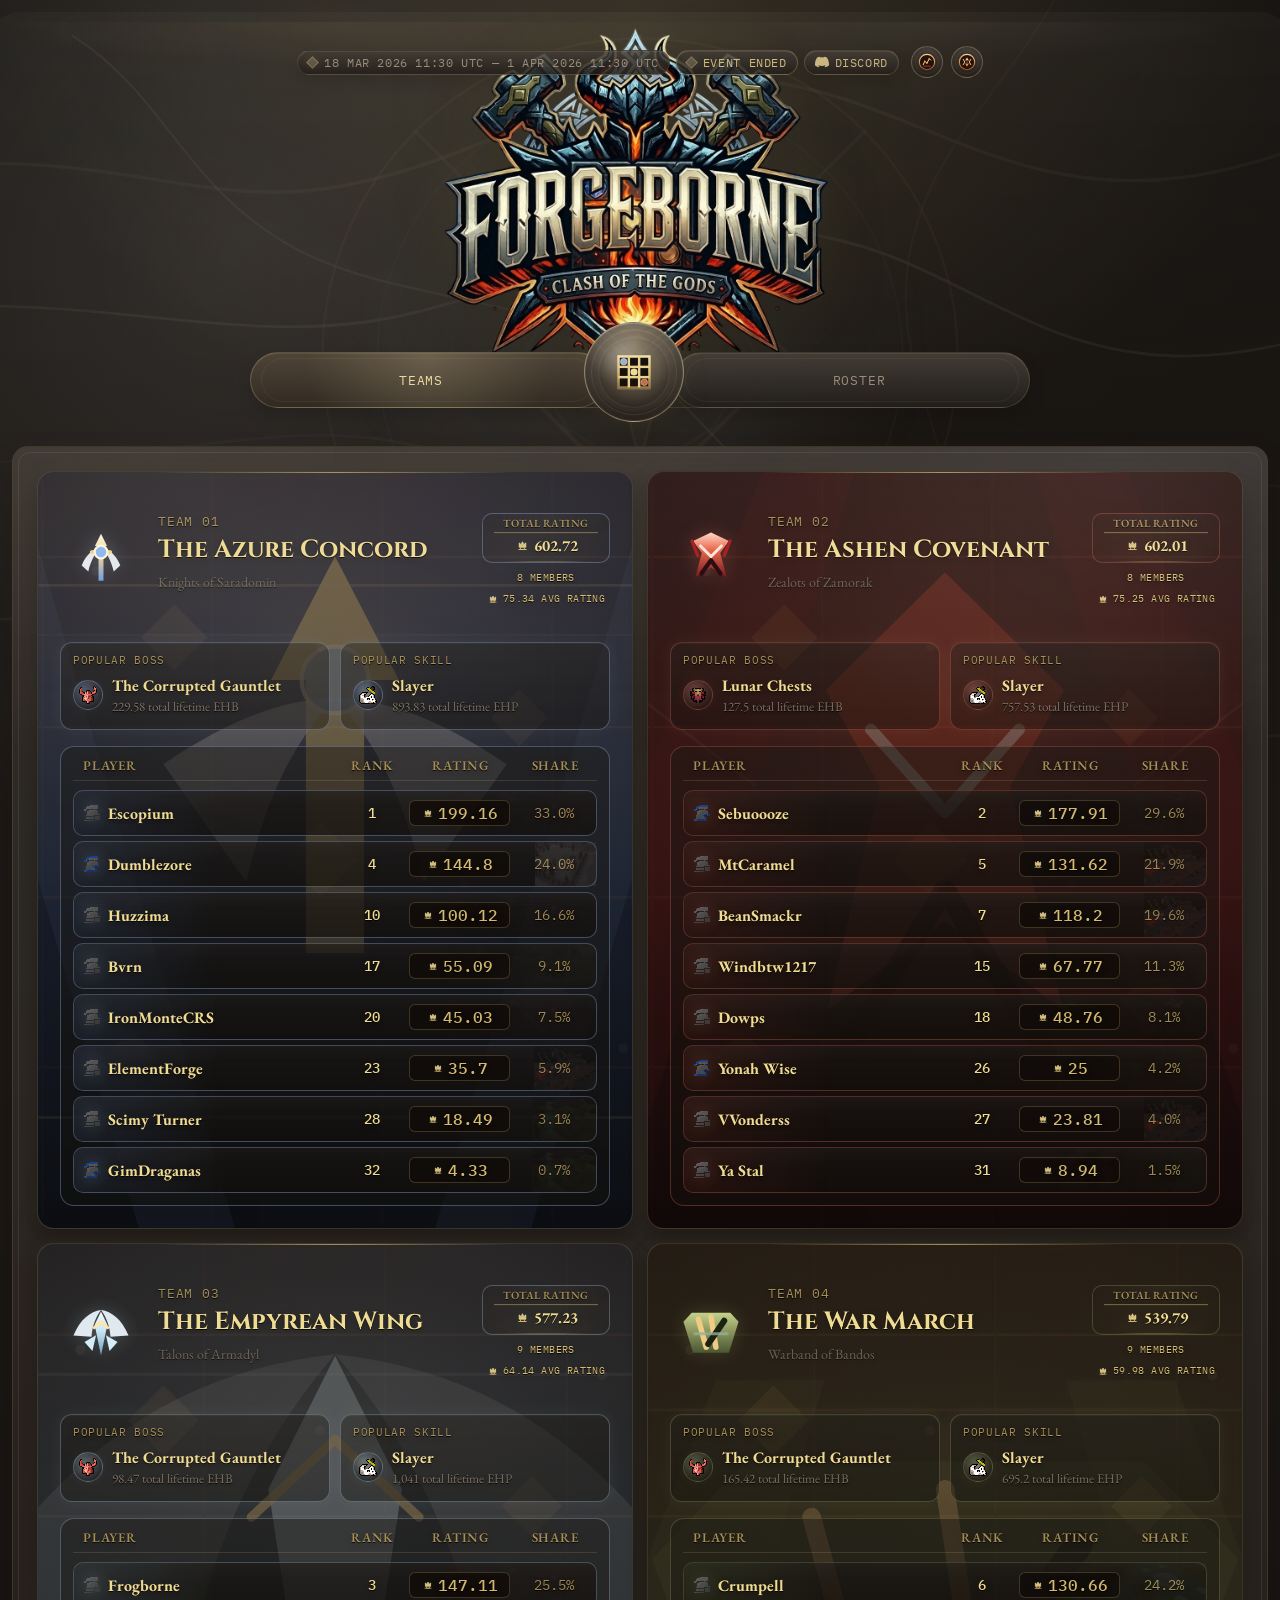
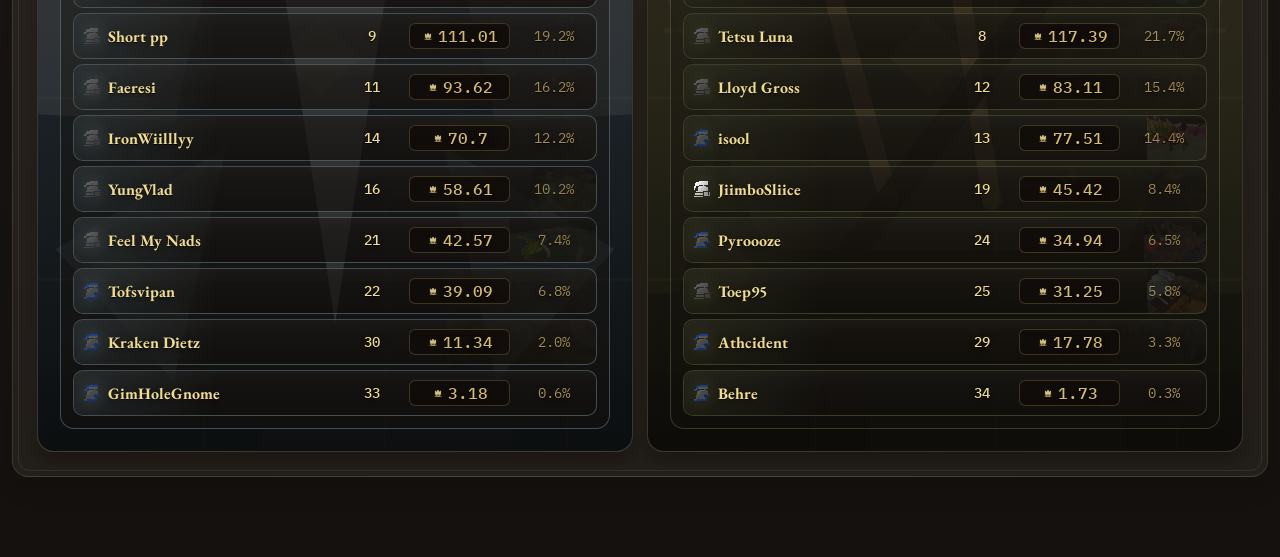
==== commit ac14f4c7: "correct end time" ====
--- a/public/index.html
+++ b/public/index.html
@@ -16,7 +16,7 @@
       <div class="hero-main">
         <div class="hero-aside">
           <div class="hero-meta">
-            <span class="hero-meta__dates">18 Mar 2026 11:30 UTC — 1 Apr 2026 00:00 UTC</span>
+            <span class="hero-meta__dates">18 Mar 2026 11:30 UTC — 1 Apr 2026 11:30 UTC</span>
             <span class="hero-meta__countdown" id="hero-countdown" aria-live="polite" aria-atomic="true"></span>
             <a class="hero-meta__discord" href="https://discord.gg/ja2A5SpB" target="_blank" rel="noopener noreferrer">
               <svg class="discord-icon" viewBox="0 0 24 24" aria-hidden="true" focusable="false">
--- a/public/styles.css
+++ b/public/styles.css
@@ -1951,10 +1951,10 @@
   overflow: visible;
   border-radius: 18px;
   background:
-    linear-gradient(180deg, rgba(7, 6, 5, 0.28), rgba(7, 6, 5, 0.82)),
-    radial-gradient(circle at 50% -8%, rgba(224, 196, 127, 0.1), transparent 28%),
+    linear-gradient(180deg, rgba(7, 6, 5, 0.14), rgba(7, 6, 5, 0.64)),
+    radial-gradient(circle at 50% -8%, rgba(224, 196, 127, 0.14), transparent 32%),
     var(--board-detail-art) center/cover no-repeat,
-    linear-gradient(180deg, rgba(47, 40, 34, 0.96), rgba(27, 23, 19, 0.98));
+    linear-gradient(180deg, rgba(47, 40, 34, 0.88), rgba(27, 23, 19, 0.92));
   box-shadow:
     inset 0 0 0 1px rgba(186, 157, 95, 0.16),
     inset 0 1px 0 rgba(255, 255, 255, 0.06),
@@ -1967,8 +1967,8 @@
   inset: 0;
   border-radius: inherit;
   background:
-    linear-gradient(180deg, rgba(6, 5, 4, 0.94) 0%, rgba(10, 9, 7, 0.84) 12%, rgba(12, 10, 8, 0.54) 24%, rgba(12, 10, 8, 0.18) 42%, rgba(10, 9, 7, 0.36) 100%),
-    linear-gradient(90deg, rgba(7, 6, 5, 0.18), rgba(7, 6, 5, 0.04) 18%, rgba(7, 6, 5, 0.04) 82%, rgba(7, 6, 5, 0.18));
+    linear-gradient(180deg, rgba(6, 5, 4, 0.82) 0%, rgba(10, 9, 7, 0.68) 12%, rgba(12, 10, 8, 0.4) 24%, rgba(12, 10, 8, 0.1) 42%, rgba(10, 9, 7, 0.24) 100%),
+    linear-gradient(90deg, rgba(7, 6, 5, 0.14), rgba(7, 6, 5, 0.02) 18%, rgba(7, 6, 5, 0.02) 82%, rgba(7, 6, 5, 0.14));
   pointer-events: none;
 }
 
@@ -2181,8 +2181,8 @@
   border: 1px solid rgba(240, 219, 146, 0.1);
   border-radius: 16px;
   background:
-    linear-gradient(180deg, rgba(255, 255, 255, 0.04), rgba(255, 255, 255, 0.012)),
-    linear-gradient(180deg, rgba(32, 28, 23, 0.82), rgba(18, 15, 12, 0.84));
+    linear-gradient(180deg, rgba(255, 255, 255, 0.035), rgba(255, 255, 255, 0.01)),
+    linear-gradient(180deg, rgba(32, 28, 23, 0.68), rgba(18, 15, 12, 0.72));
   box-shadow: inset 0 1px 0 rgba(255, 255, 255, 0.04);
   align-content: start;
 }
@@ -2230,9 +2230,9 @@
   border: 1px solid rgba(240, 219, 146, 0.12);
   border-radius: 14px;
   background:
-    radial-gradient(circle at 14% 0%, rgba(224, 196, 127, 0.08), transparent 42%),
-    linear-gradient(180deg, rgba(255, 255, 255, 0.045), rgba(255, 255, 255, 0.014)),
-    linear-gradient(180deg, rgba(43, 37, 31, 0.78), rgba(22, 19, 16, 0.8));
+    radial-gradient(circle at 14% 0%, rgba(224, 196, 127, 0.1), transparent 42%),
+    linear-gradient(180deg, rgba(255, 255, 255, 0.04), rgba(255, 255, 255, 0.012)),
+    linear-gradient(180deg, rgba(43, 37, 31, 0.62), rgba(22, 19, 16, 0.68));
   text-decoration: none;
   box-shadow: inset 0 1px 0 rgba(255, 255, 255, 0.04);
   transition: border-color 160ms ease, transform 160ms ease, box-shadow 160ms ease, background 160ms ease;
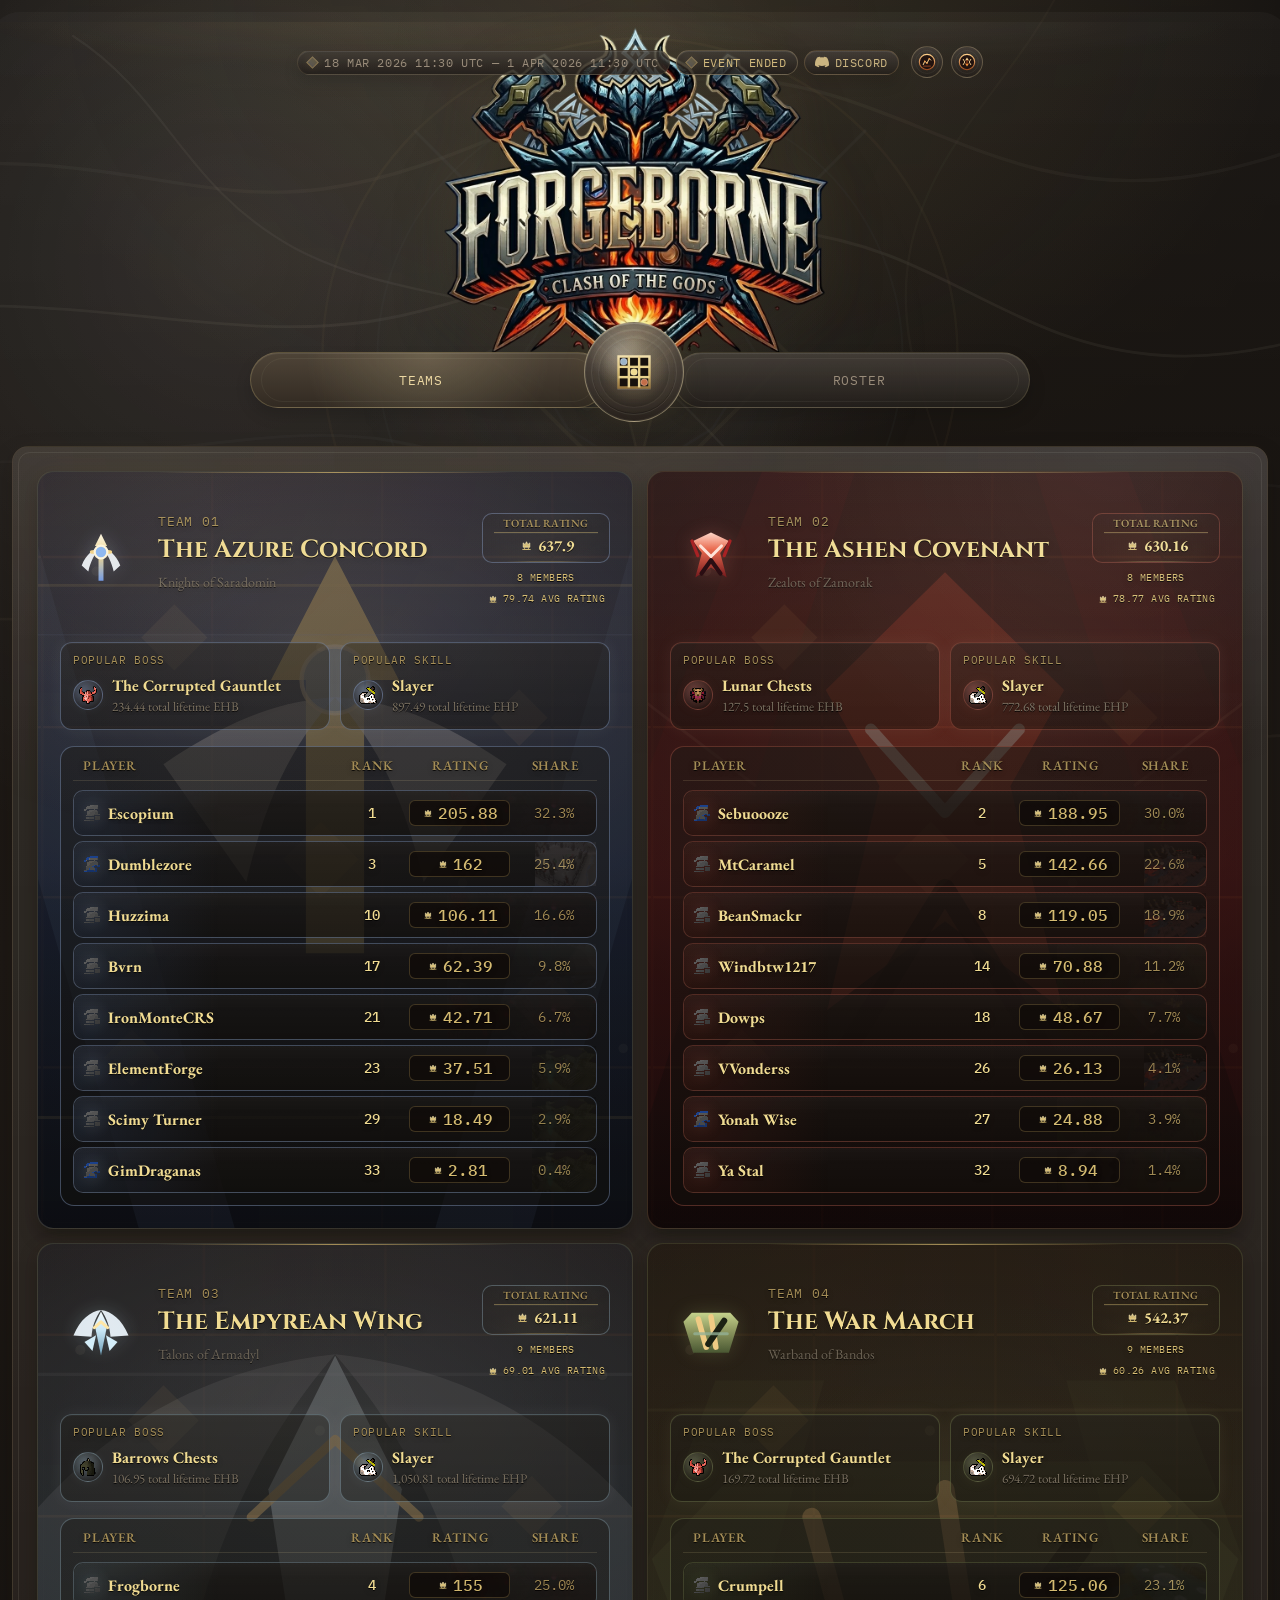
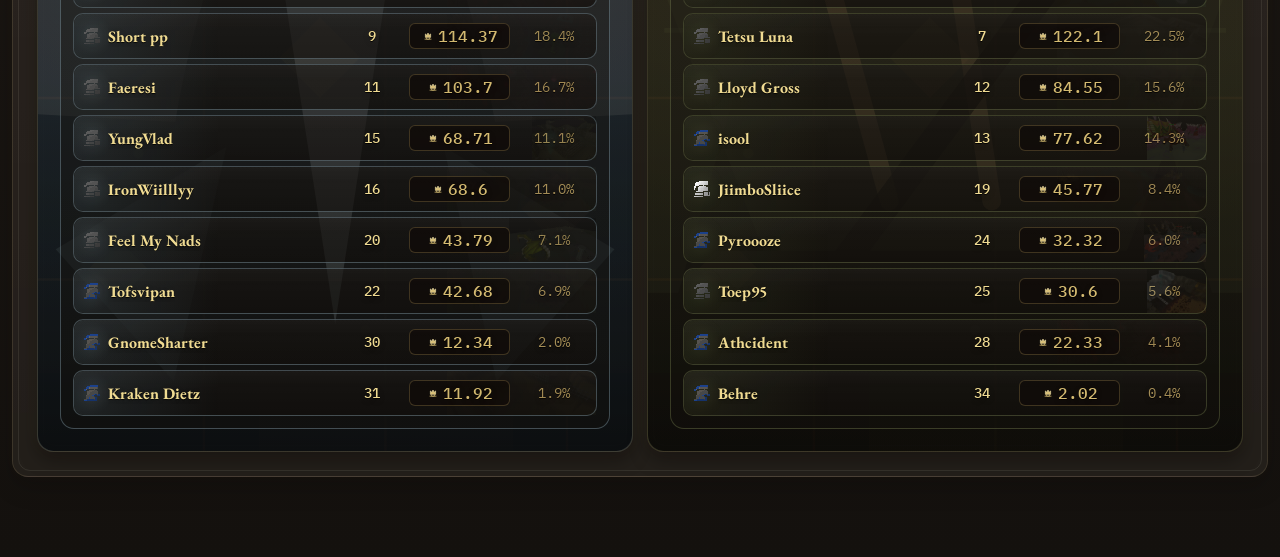
==== commit fa0cd48b: "Add xp tracker for 12m exp tile" ====
--- a/public/index.html
+++ b/public/index.html
@@ -199,6 +199,11 @@
               <p id="board-detail-verification"></p>
             </section>
 
+            <section class="board-detail__support-card board-detail__support-card--tracker" id="board-detail-tracker-wrap" hidden>
+              <p class="board-detail__subsection-label" id="board-detail-tracker-label">Live Tracker</p>
+              <div class="board-detail__tracker" id="board-detail-tracker"></div>
+            </section>
+
             <section id="board-detail-links-wrap" hidden aria-hidden="true" style="display:none !important;">
               <div id="board-detail-links"></div>
             </section>
--- a/public/styles.css
+++ b/public/styles.css
@@ -2288,6 +2288,103 @@
 
 .board-detail__support-card--verification {
   margin-top: 0;
+}
+
+.board-detail__tracker {
+  display: grid;
+  gap: 12px;
+}
+
+.board-detail__tracker-intro {
+  color: var(--shell-text-muted);
+}
+
+.board-detail__tracker-teams {
+  display: grid;
+  gap: 10px;
+}
+
+.board-detail__tracker-team {
+  display: grid;
+  gap: 10px;
+  padding: 14px 15px;
+  border: 1px solid rgba(240, 219, 146, 0.12);
+  border-radius: 14px;
+  background:
+    linear-gradient(180deg, rgba(255, 255, 255, 0.04), rgba(255, 255, 255, 0.012)),
+    linear-gradient(180deg, rgba(43, 37, 31, 0.62), rgba(22, 19, 16, 0.68));
+}
+
+.board-detail__tracker-team-head {
+  display: flex;
+  align-items: center;
+  justify-content: space-between;
+  gap: 12px;
+  flex-wrap: wrap;
+}
+
+.board-detail__tracker-team-name {
+  color: var(--shell-text-bright);
+  font-size: 1.05rem;
+  font-weight: 700;
+}
+
+.board-detail__tracker-team-total {
+  color: var(--shell-gold-bright);
+  font-family: "IBM Plex Mono", monospace;
+  font-size: 0.94rem;
+}
+
+.board-detail__tracker-progress {
+  position: relative;
+  overflow: hidden;
+  height: 0.75rem;
+  border-radius: 999px;
+  background: rgba(10, 9, 7, 0.68);
+  border: 1px solid rgba(240, 219, 146, 0.12);
+}
+
+.board-detail__tracker-progress-bar {
+  height: 100%;
+  border-radius: inherit;
+  background:
+    linear-gradient(90deg, rgba(177, 137, 61, 0.8), rgba(240, 219, 146, 0.95));
+  box-shadow: 0 0 18px rgba(214, 180, 90, 0.22);
+}
+
+.board-detail__tracker-team-meta {
+  display: flex;
+  justify-content: space-between;
+  gap: 12px;
+  flex-wrap: wrap;
+  color: var(--shell-text-muted);
+  font-size: 0.94rem;
+}
+
+.board-detail__tracker-players {
+  display: grid;
+  gap: 6px;
+}
+
+.board-detail__tracker-player {
+  display: flex;
+  justify-content: space-between;
+  gap: 12px;
+  font-size: 0.98rem;
+  color: var(--shell-text);
+}
+
+.board-detail__tracker-player-name {
+  color: var(--shell-text-bright);
+}
+
+.board-detail__tracker-player-total {
+  font-family: "IBM Plex Mono", monospace;
+  color: var(--shell-text-muted);
+}
+
+.board-detail__tracker-empty {
+  color: var(--shell-text-muted);
 }
 
 .board-detail__subsection-label {
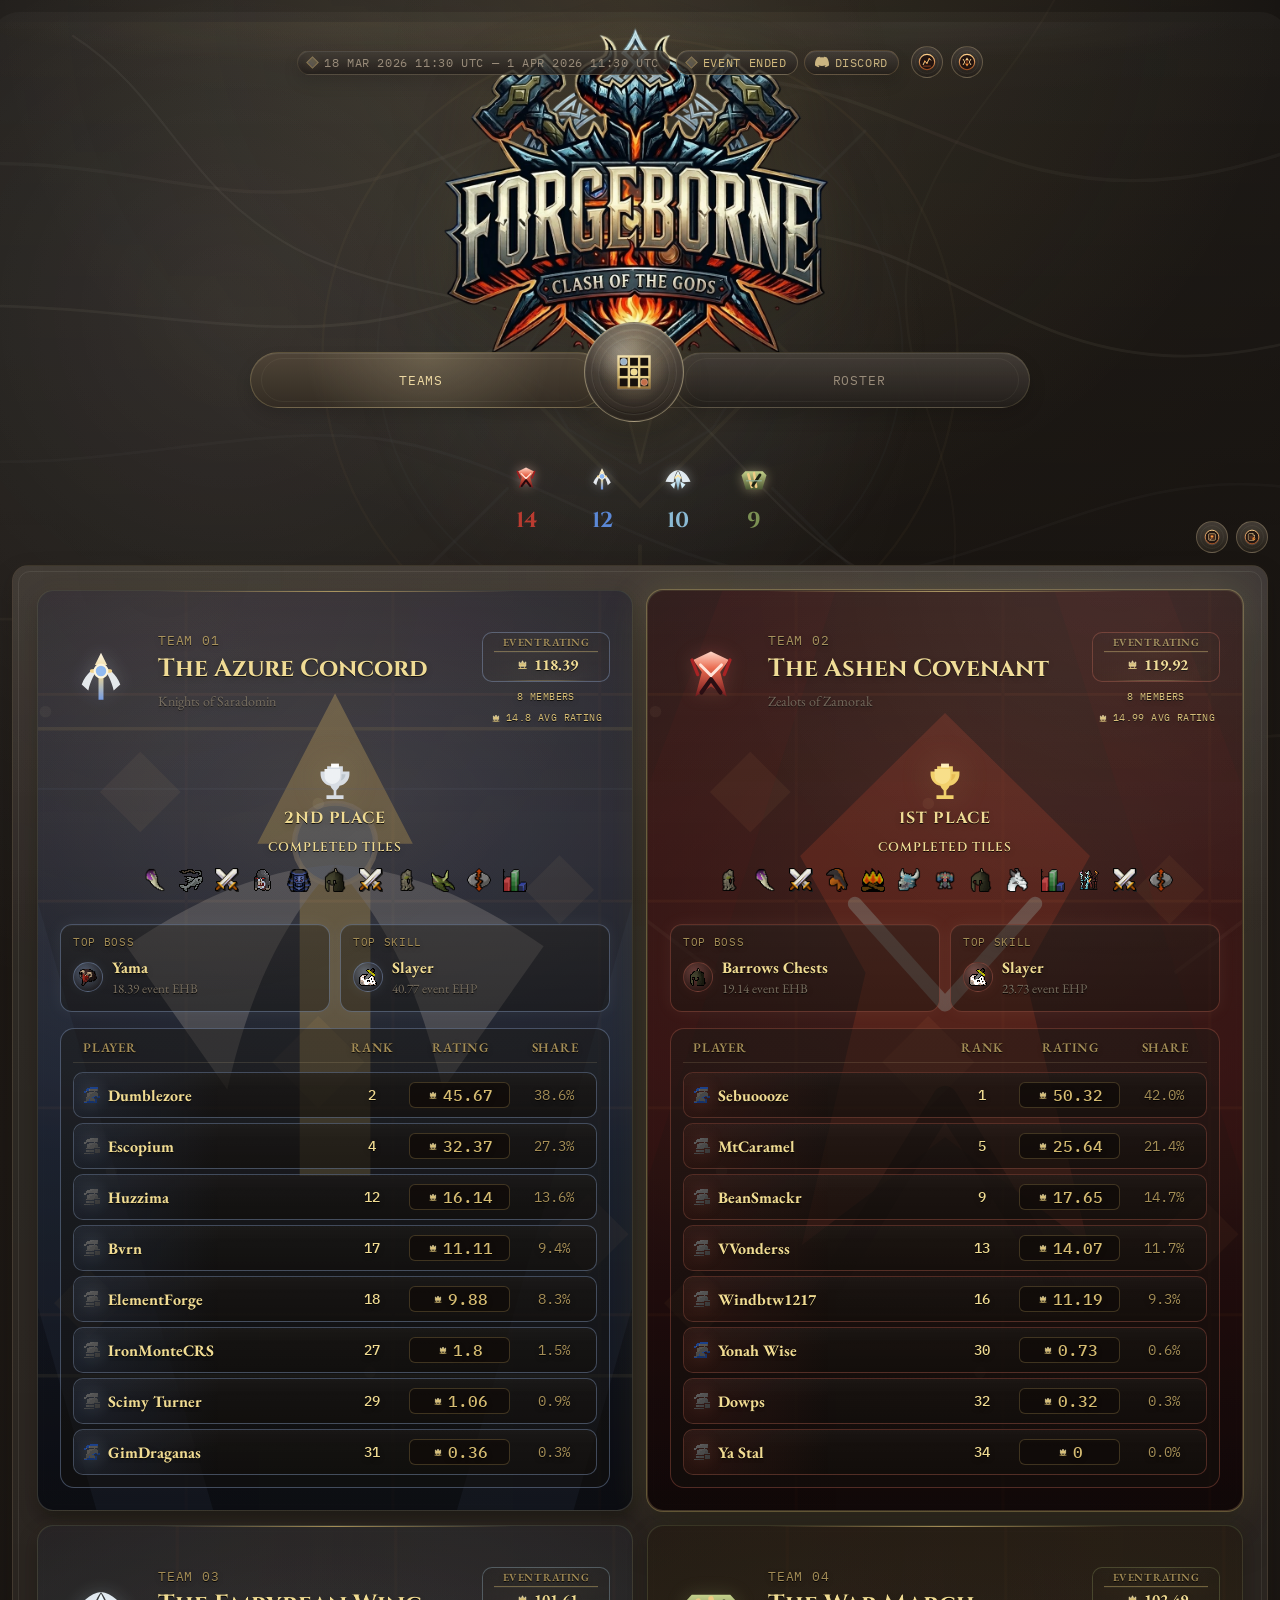
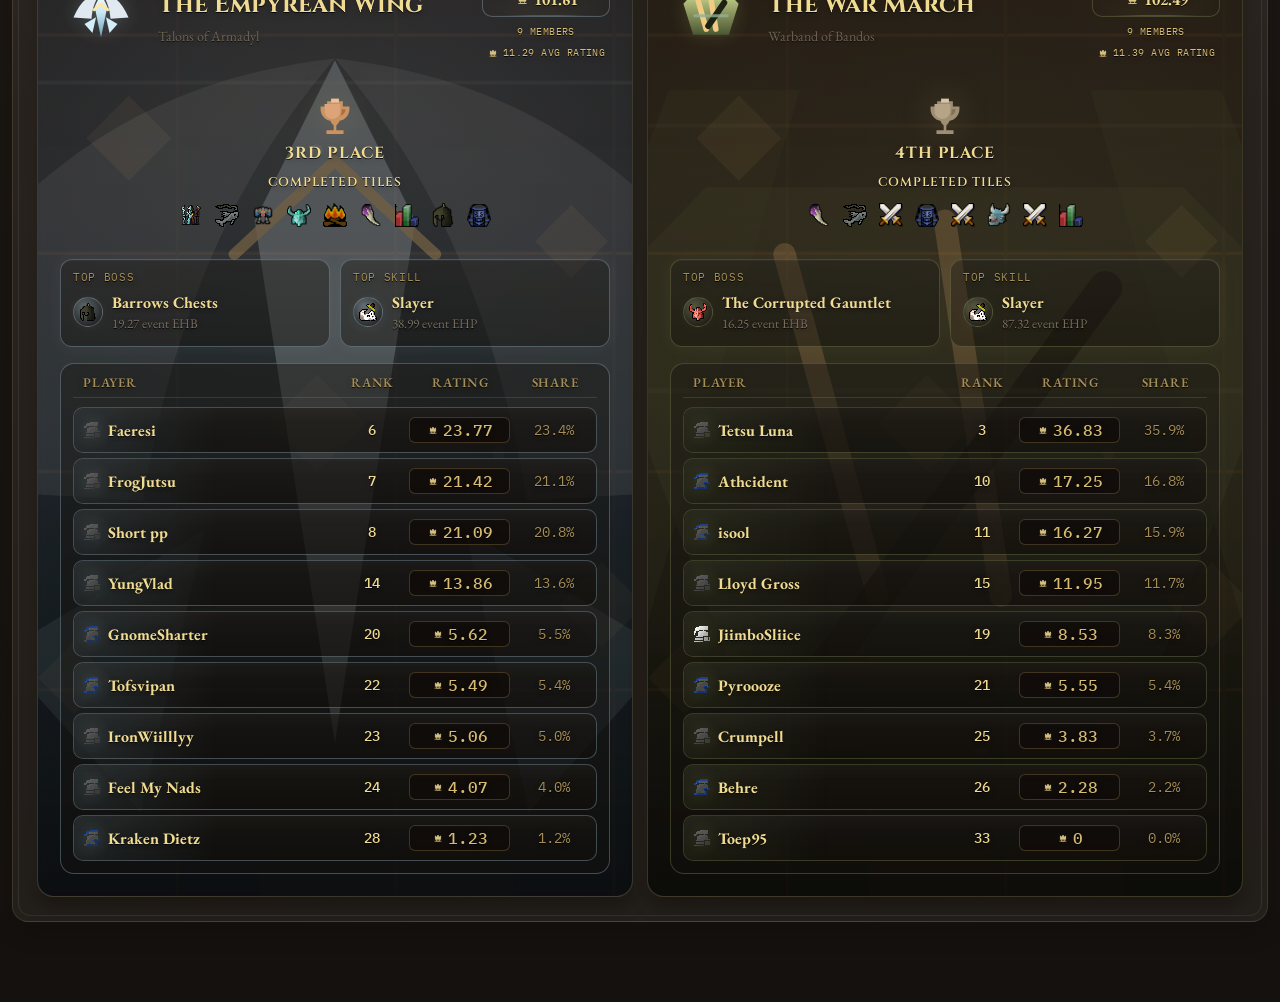
==== commit 3ac12568: "Show the winners" ====
--- a/public/index.html
+++ b/public/index.html
@@ -82,41 +82,44 @@
         </div>
       </section>
 
+      <div class="board-header-bar" data-panel="board" hidden>
+        <div class="board-standings" id="board-standings" aria-label="Team standings"></div>
+        <header class="board-toolbar">
+          <div class="board-toolbar__meta" aria-label="Board details and tracking">
+            <div class="info-chip board-chip">
+              <button class="info-chip__button board-chip__button" type="button" aria-label="Board overview">
+                <img src="assets/icon-board-overview.svg" alt="" />
+                <span class="sr-only">Board overview</span>
+              </button>
+              <div class="info-popover board-info-popover board-info-popover--summary">
+                <p class="info-popover__label" id="board-title">Forgeborne Bingo Board</p>
+                <p class="board-info-popover__intro" id="board-description"></p>
+                <div class="board-info-popover__meta" id="board-meta"></div>
+                <div class="info-popover__content board-info-popover__summary-grid" id="board-summary"></div>
+              </div>
+            </div>
+
+            <div class="info-chip board-chip">
+              <button class="info-chip__button board-chip__button" type="button" aria-label="Board guide">
+                <img src="assets/icon-board-rules.svg" alt="" />
+                <span class="sr-only">Board guide</span>
+              </button>
+              <div class="info-popover board-info-popover board-info-popover--rules">
+                <p class="info-popover__label">Board Guide</p>
+                <div class="info-popover__content board-info-popover__content">
+                  <div class="rule-card rule-card--compact board-rule-card">
+                    <ul class="board-rules__list" id="board-rules-list"></ul>
+                  </div>
+                </div>
+              </div>
+            </div>
+          </div>
+        </header>
+      </div>
+
       <section class="panel tab-panel panel--section panel--board" id="panel-board" role="tabpanel" aria-labelledby="tab-board" data-panel="board" hidden>
         <div class="board-shell">
           <div class="board-main">
-            <header class="board-toolbar">
-              <div class="board-toolbar__meta" aria-label="Board details and tracking">
-                <div class="info-chip board-chip">
-                  <button class="info-chip__button board-chip__button" type="button" aria-label="Board overview">
-                    <img src="assets/icon-board-overview.svg" alt="" />
-                    <span class="sr-only">Board overview</span>
-                  </button>
-                  <div class="info-popover board-info-popover board-info-popover--summary">
-                    <p class="info-popover__label" id="board-title">Forgeborne Bingo Board</p>
-                    <p class="board-info-popover__intro" id="board-description"></p>
-                    <div class="board-info-popover__meta" id="board-meta"></div>
-                    <div class="info-popover__content board-info-popover__summary-grid" id="board-summary"></div>
-                  </div>
-                </div>
-
-                <div class="info-chip board-chip">
-                  <button class="info-chip__button board-chip__button" type="button" aria-label="Board guide">
-                    <img src="assets/icon-board-rules.svg" alt="" />
-                    <span class="sr-only">Board guide</span>
-                  </button>
-                  <div class="info-popover board-info-popover board-info-popover--rules">
-                    <p class="info-popover__label">Board Guide</p>
-                    <div class="info-popover__content board-info-popover__content">
-                      <div class="rule-card rule-card--compact board-rule-card">
-                        <ul class="board-rules__list" id="board-rules-list"></ul>
-                      </div>
-                    </div>
-                  </div>
-                </div>
-              </div>
-            </header>
-
             <div class="board-grid-scroller">
               <div class="board-grid" id="board-grid"></div>
             </div>
@@ -232,7 +235,7 @@
         </div>
         <div class="team-card__meta">
           <div class="team-total">
-            <span class="team-total__label">Total Rating</span>
+            <span class="team-total__label">Event Rating</span>
             <strong class="team-total__value"></strong>
           </div>
           <div class="team-card__badges">
@@ -246,9 +249,17 @@
         </div>
       </div>
 
+      <div class="team-tiles">
+        <div class="team-placement" hidden>
+          <span class="team-placement__badge"><img class="team-placement__trophy" src="assets/icon-trophy.svg" alt="" aria-hidden="true" loading="lazy"><span class="team-placement__label"></span></span>
+        </div>
+        <h4 class="team-tiles__heading">Completed Tiles</h4>
+        <ul class="team-tiles__list"></ul>
+      </div>
+
       <div class="team-card__highlights">
         <div class="team-highlight team-highlight--boss">
-          <span class="team-highlight__eyebrow">Popular Boss</span>
+          <span class="team-highlight__eyebrow">Top Boss</span>
           <div class="team-highlight__body">
             <span class="team-highlight__icon-wrap" hidden>
               <img class="team-highlight__icon team-highlight__icon--boss" src="" alt="" width="18" height="18" loading="lazy">
@@ -261,7 +272,7 @@
         </div>
 
         <div class="team-highlight team-highlight--skill">
-          <span class="team-highlight__eyebrow">Popular Skill</span>
+          <span class="team-highlight__eyebrow">Top Skill</span>
           <div class="team-highlight__body">
             <span class="team-highlight__icon-wrap" hidden>
               <img class="team-highlight__icon team-highlight__icon--skill" src="" alt="" width="18" height="18" loading="lazy">
@@ -348,18 +359,8 @@
                 <span class="participant-ehb-score"></span>
               </button>
               <div class="participant-inline-formula participant-inline-formula--ehb">
-                <div class="participant-inline-formula__segment participant-inline-formula__segment--foundation">
-                  <span class="participant-inline-formula__label">Lifetime Bonus</span>
-                  <div class="participant-inline-formula__value-group">
-                    <span class="participant-ehb"></span>
-                    <span class="score-row__rank participant-ehb-rank"></span>
-                    <span class="participant-inline-formula__op participant-inline-formula__op--inline" aria-hidden="true">/</span>
-                    <strong class="participant-ehb-bonus"></strong>
-                  </div>
-                </div>
-                <span class="participant-inline-formula__op" aria-hidden="true">+</span>
                 <div class="participant-inline-formula__segment participant-inline-formula__segment--recent">
-                  <span class="participant-inline-formula__label">Recent</span>
+                  <span class="participant-inline-formula__label">Event EHB</span>
                   <span class="participant-inline-formula__value participant-ehb-gained"></span>
                 </div>
                 <span class="participant-inline-formula__op participant-inline-formula__op--eq" aria-hidden="true">=</span>
@@ -377,18 +378,8 @@
                 <span class="participant-ehp-score"></span>
               </button>
               <div class="participant-inline-formula participant-inline-formula--ehp">
-                <div class="participant-inline-formula__segment participant-inline-formula__segment--foundation">
-                  <span class="participant-inline-formula__label">Lifetime Bonus / 3</span>
-                  <div class="participant-inline-formula__value-group">
-                    <span class="participant-ehp"></span>
-                    <span class="score-row__rank participant-ehp-rank"></span>
-                    <span class="participant-inline-formula__op participant-inline-formula__op--inline" aria-hidden="true">/</span>
-                    <strong class="participant-ehp-bonus"></strong>
-                  </div>
-                </div>
-                <span class="participant-inline-formula__op" aria-hidden="true">+</span>
                 <div class="participant-inline-formula__segment participant-inline-formula__segment--recent">
-                  <span class="participant-inline-formula__label">Recent</span>
+                  <span class="participant-inline-formula__label">Event EHP / 3</span>
                   <span class="participant-inline-formula__value participant-ehp-gained"></span>
                 </div>
                 <span class="participant-inline-formula__op participant-inline-formula__op--eq" aria-hidden="true">=</span>
@@ -414,8 +405,8 @@
                <img class="metric-icon" src="assets/wom/metrics/combat.png" alt="" width="13" height="13" loading="lazy">
             </span>
             <span class="breakdown-header__name">Boss</span>
-            <span class="breakdown-header__activity">Kills (Lifetime + Recent)</span>
-            <span class="breakdown-header__metric">EHB (Lifetime + Recent)</span>
+            <span class="breakdown-header__activity">Kills (Event)</span>
+            <span class="breakdown-header__metric">EHB (Event)</span>
           </div>
           <ul class="breakdown-list breakdown-list--ehb"></ul>
         </div>
@@ -426,8 +417,8 @@
                <img class="metric-icon" src="assets/wom/metrics/overall.png" alt="" width="13" height="13" loading="lazy">
             </span>
             <span class="breakdown-header__name">Skill</span>
-            <span class="breakdown-header__activity">XP (Lifetime + Recent)</span>
-            <span class="breakdown-header__metric">EHP (Lifetime + Recent)</span>
+            <span class="breakdown-header__activity">XP (Event)</span>
+            <span class="breakdown-header__metric">EHP (Event)</span>
           </div>
           <ul class="breakdown-list breakdown-list--ehp"></ul>
         </div>
--- a/public/styles.css
+++ b/public/styles.css
@@ -1082,6 +1082,19 @@
     linear-gradient(180deg, rgba(255, 255, 255, 0.05), transparent 18%);
 }
 
+.board-header-bar {
+  position: relative;
+  display: flex;
+  flex-direction: column;
+  align-items: center;
+}
+
+.board-header-bar .board-toolbar {
+  position: absolute;
+  right: 0;
+  bottom: 0;
+}
+
 .board-shell {
   display: block;
 }
@@ -2874,6 +2887,36 @@
   .board-detail__requirements li + li {
     margin-top: 10px;
   }
+}
+
+.board-standings {
+  display: flex;
+  flex-direction: row;
+  justify-content: center;
+  gap: 36px;
+  padding: 14px 0 18px;
+}
+
+.board-standings__entry {
+  display: flex;
+  flex-direction: column;
+  align-items: center;
+  gap: 6px;
+}
+
+.board-standings__crest {
+  width: 40px;
+  height: 40px;
+  object-fit: contain;
+  filter: drop-shadow(0 0 6px rgba(var(--board-team-glow-rgb, 255, 220, 120), 0.45));
+}
+
+.board-standings__count {
+  font-family: 'Cinzel', serif;
+  font-size: 1.35rem;
+  font-weight: 700;
+  color: rgba(var(--board-team-accent-rgb, 200, 170, 90), 1);
+  text-align: center;
 }
 
 @media (max-width: 1120px) {
@@ -3105,12 +3148,143 @@
   width: 100%;
 }
 
+.team-placement {
+  display: flex;
+  flex-direction: column;
+  align-items: center;
+  gap: 3px;
+  margin: 0 0 10px;
+  text-align: center;
+}
+
+.team-placement__badge {
+  display: inline-flex;
+  flex-direction: column;
+  align-items: center;
+  justify-content: center;
+  gap: 0.28rem;
+  font-family: 'Cinzel', serif;
+  font-size: 1rem;
+  font-weight: 700;
+  letter-spacing: 0.06em;
+  text-transform: uppercase;
+  color: var(--gold-bright);
+  text-align: center;
+}
+
+.team-placement__trophy {
+  display: block;
+  width: 2.6rem;
+  height: 2.6rem;
+  filter: drop-shadow(0 0 16px rgba(214, 188, 114, 0.2));
+}
+
 .team-card__identity,
 .team-card__meta,
 .team-card__highlights,
 .team-roster {
   position: relative;
   z-index: 1;
+}
+
+/* Completed tiles list on team cards */
+.team-tiles {
+  position: relative;
+  z-index: 1;
+  padding: 0 16px 12px;
+}
+
+.team-tiles__heading {
+  margin: 0 0 8px;
+  font-family: 'Cinzel', serif;
+  font-size: 0.78rem;
+  font-weight: 600;
+  letter-spacing: 0.08em;
+  text-transform: uppercase;
+  text-align: center;
+  color: var(--gold-bright);
+}
+
+.team-tiles__list {
+  list-style: none;
+  margin: 0;
+  padding: 0;
+  display: flex;
+  flex-wrap: wrap;
+  gap: 4px;
+  justify-content: center;
+}
+
+.team-tile-item {
+  display: inline-flex;
+  justify-content: center;
+  align-items: center;
+  width: 32px;
+  height: 32px;
+  padding: 0;
+  border-radius: 4px;
+  cursor: help;
+  transition: background 0.12s;
+}
+
+.team-tile-item:hover,
+.team-tile-item:focus {
+  background: rgba(var(--team-accent-rgb, 180, 140, 60), 0.08);
+  outline: none;
+}
+
+.team-tile-item--empty {
+  width: auto;
+  height: auto;
+  color: rgba(255, 245, 220, 0.35);
+  font-style: italic;
+  padding: 4px 2px;
+}
+
+.team-tile-item__icon {
+  width: 24px;
+  height: 24px;
+  object-fit: contain;
+  flex-shrink: 0;
+}
+
+/* Proof screenshot tooltip */
+.team-tile-tooltip {
+  position: absolute;
+  top: 0;
+  left: 0;
+  z-index: 9999;
+  pointer-events: none;
+  opacity: 0;
+  visibility: hidden;
+  transition: opacity 0.15s;
+  background: #1a1410;
+  border: 1px solid rgba(200, 160, 70, 0.4);
+  border-radius: 6px;
+  box-shadow: 0 4px 24px rgba(0, 0, 0, 0.7);
+  padding: 4px;
+  max-width: 340px;
+}
+
+.team-tile-tooltip__label {
+  margin: 0;
+  padding: 4px 6px;
+  font-size: 0.98rem;
+  line-height: 1.35;
+  color: rgba(255, 245, 220, 0.9);
+}
+
+.team-tile-tooltip__date {
+  margin: 0;
+  padding: 0 6px 6px;
+  font-size: 0.88rem;
+  line-height: 1.35;
+  color: rgba(255, 245, 220, 0.58);
+}
+
+.team-tile-tooltip.is-visible {
+  opacity: 1;
+  visibility: visible;
 }
 
 .team-card__titleblock {
@@ -3300,6 +3474,13 @@
   font-weight: 700;
 }
 
+.team-card[data-team-winner="true"] {
+  box-shadow:
+    0 0 0 1px rgba(240, 211, 120, 0.28),
+    0 22px 44px rgba(0, 0, 0, 0.34),
+    0 0 42px rgba(240, 211, 120, 0.18);
+}
+
 .team-card__highlights {
   display: grid;
   grid-template-columns: repeat(2, minmax(0, 1fr));
@@ -3759,7 +3940,7 @@
 
 /* ─── Score breakdown (expanded content) ────────────────────────────────────── */
 .score-breakdown {
-  --breakdown-columns: 18px minmax(8.5rem, 1.1fr) minmax(12.4rem, auto) minmax(12.8rem, auto);
+  --breakdown-columns: 18px minmax(8.5rem, 1.1fr) minmax(6rem, auto) minmax(6rem, auto);
   border-top: 1px solid var(--border);
   background:
     linear-gradient(180deg, rgba(255, 255, 255, 0.015), transparent 26%),
@@ -3960,28 +4141,11 @@
 
 .breakdown-item__activity,
 .breakdown-item__metric {
-  display: grid;
-  grid-template-columns: minmax(0, 1fr) minmax(0, 1fr);
-  align-items: baseline;
-  column-gap: 12px;
   font-size: 1.04rem;
   font-family: "EB Garamond", serif;
   white-space: nowrap;
-}
-
-.breakdown-item__lifetime {
-  color: var(--gold-dim);
   text-align: right;
-}
-
-.breakdown-item__recent {
-  color: #6b9f77;
-  text-align: left;
-}
-
-.breakdown-item__activity--empty .breakdown-item__recent,
-.breakdown-item__metric--empty .breakdown-item__recent {
-  color: var(--text-dim);
+  color: var(--gold);
 }
 
 .breakdown-item--empty {
@@ -4414,14 +4578,9 @@
 .participant-rank-badge__prefix,
 .score-row__item-label,
 .breakdown-header span,
-.breakdown-item__lifetime,
 .participant-card__op,
 .score-toggle {
   color: #e7ddbb;
-}
-
-.breakdown-item__recent {
-  color: #7ab388;
 }
 
 .participant-card__scores {
@@ -4933,6 +5092,10 @@
     justify-content: center;
   }
 
+  .board-header-bar .board-toolbar {
+    position: static;
+  }
+
   .board-summary {
     grid-template-columns: repeat(2, minmax(0, 1fr));
   }
@@ -5398,7 +5561,7 @@
   }
 
   .score-breakdown {
-    --breakdown-columns: 14px minmax(4.7rem, 1fr) minmax(5.4rem, auto) minmax(5.4rem, auto);
+    --breakdown-columns: 14px minmax(4.7rem, 1fr) minmax(4rem, auto) minmax(4rem, auto);
     --breakdown-min-width: 20.25rem;
     padding: 8px 0 6px;
     border: 1px solid rgba(255, 255, 255, 0.06);
@@ -5486,39 +5649,8 @@
 
   .breakdown-item__activity,
   .breakdown-item__metric {
-    grid-area: auto;
-    grid-template-columns: repeat(2, minmax(0, 1fr));
-    align-items: baseline;
-    gap: 8px;
     font-size: 0.82rem;
     white-space: nowrap;
-  }
-
-  .breakdown-item__activity::before,
-  .breakdown-item__metric::before {
-    content: none;
-  }
-
-  .breakdown-item__lifetime,
-  .breakdown-item__recent {
-    display: block;
-    padding: 0;
-    border: 0;
-    border-radius: 0;
-    background: none;
-  }
-
-  .breakdown-item__lifetime::before,
-  .breakdown-item__recent::before {
-    content: none;
-  }
-
-  .breakdown-item__lifetime {
-    text-align: right;
-  }
-
-  .breakdown-item__recent {
-    text-align: left;
   }
 
   .breakdown-item--empty {
@@ -5703,6 +5835,10 @@
     width: 100%;
   }
 
+  .team-placement {
+    justify-items: end;
+  }
+
   .team-total {
     width: auto;
     min-width: 7.5rem;
@@ -6294,11 +6430,6 @@
     height: 13px;
   }
 
-  .breakdown-item__activity,
-  .breakdown-item__metric {
-    grid-template-columns: repeat(2, minmax(0, 1fr));
-  }
-
   .info-popover {
     --mobile-popover-width: min(16rem, calc(100vw - 32px));
     left: calc(50% - (var(--mobile-popover-width) / 2));
